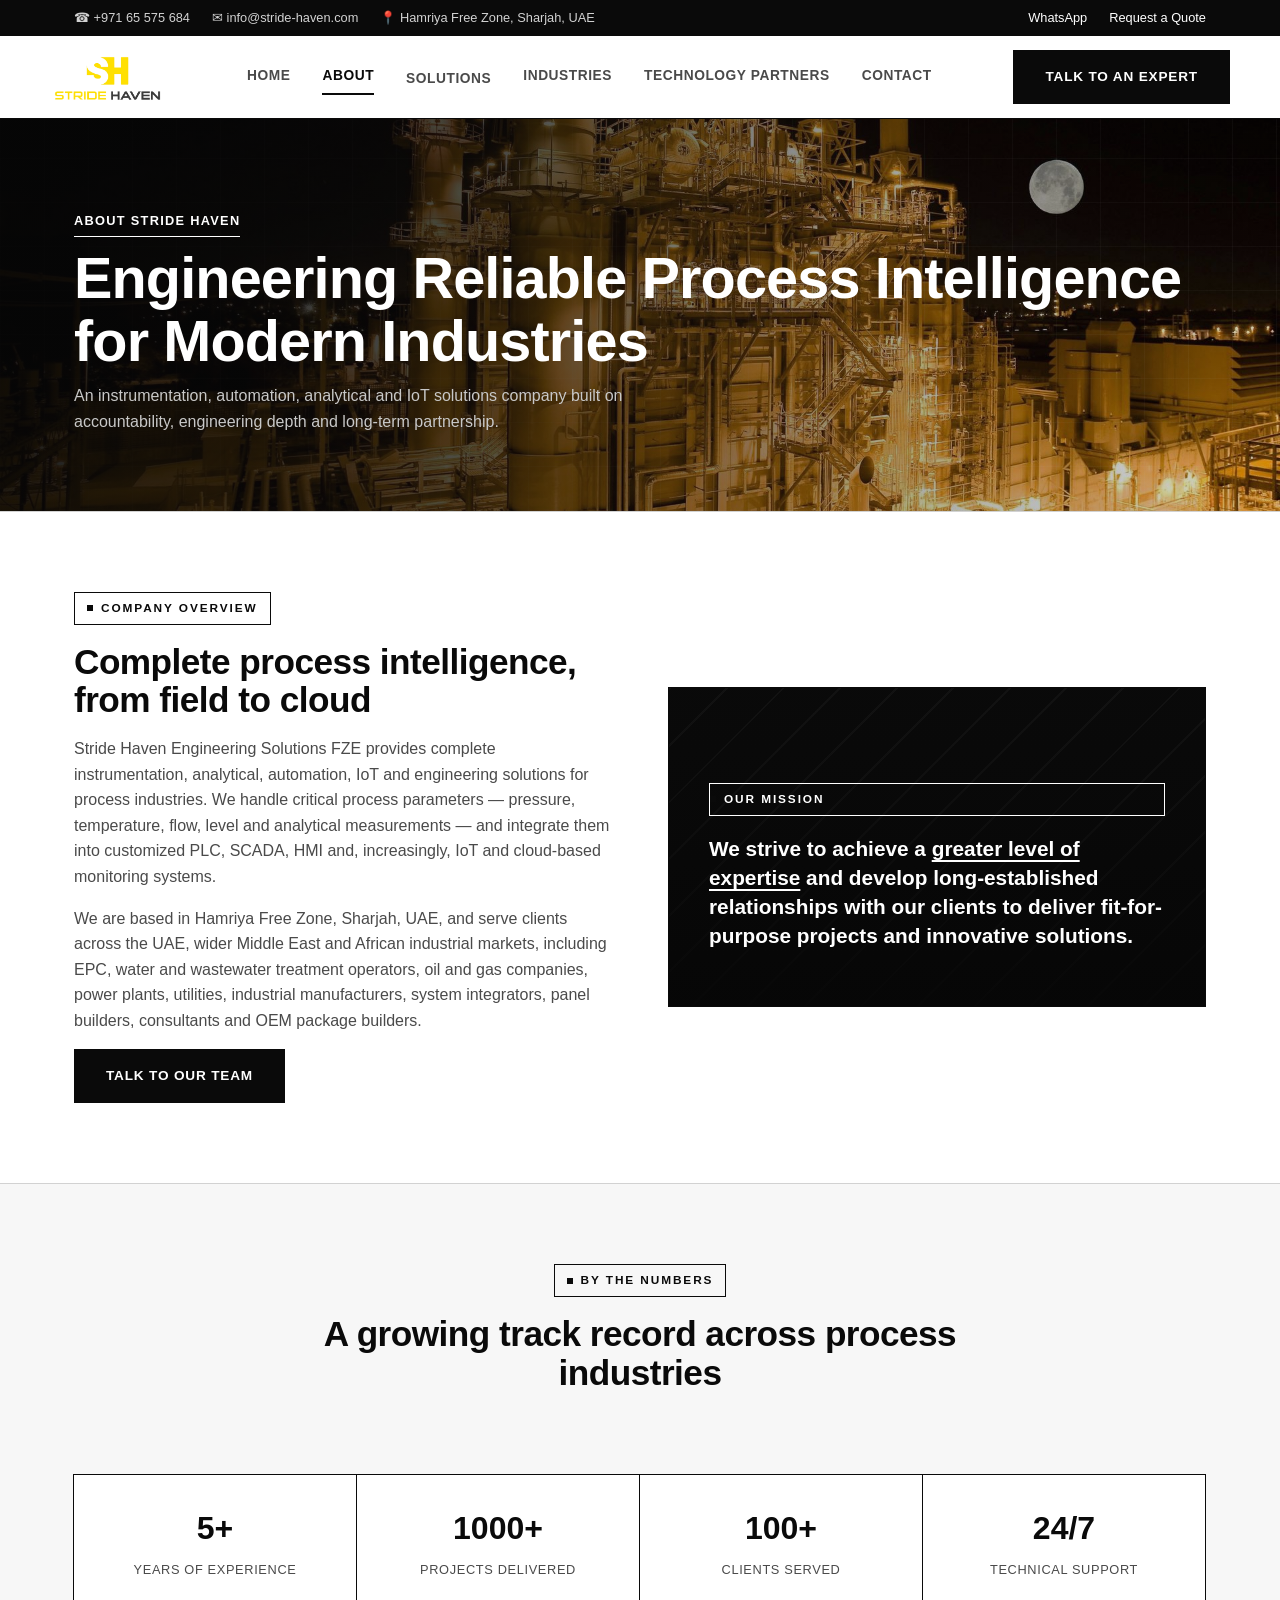
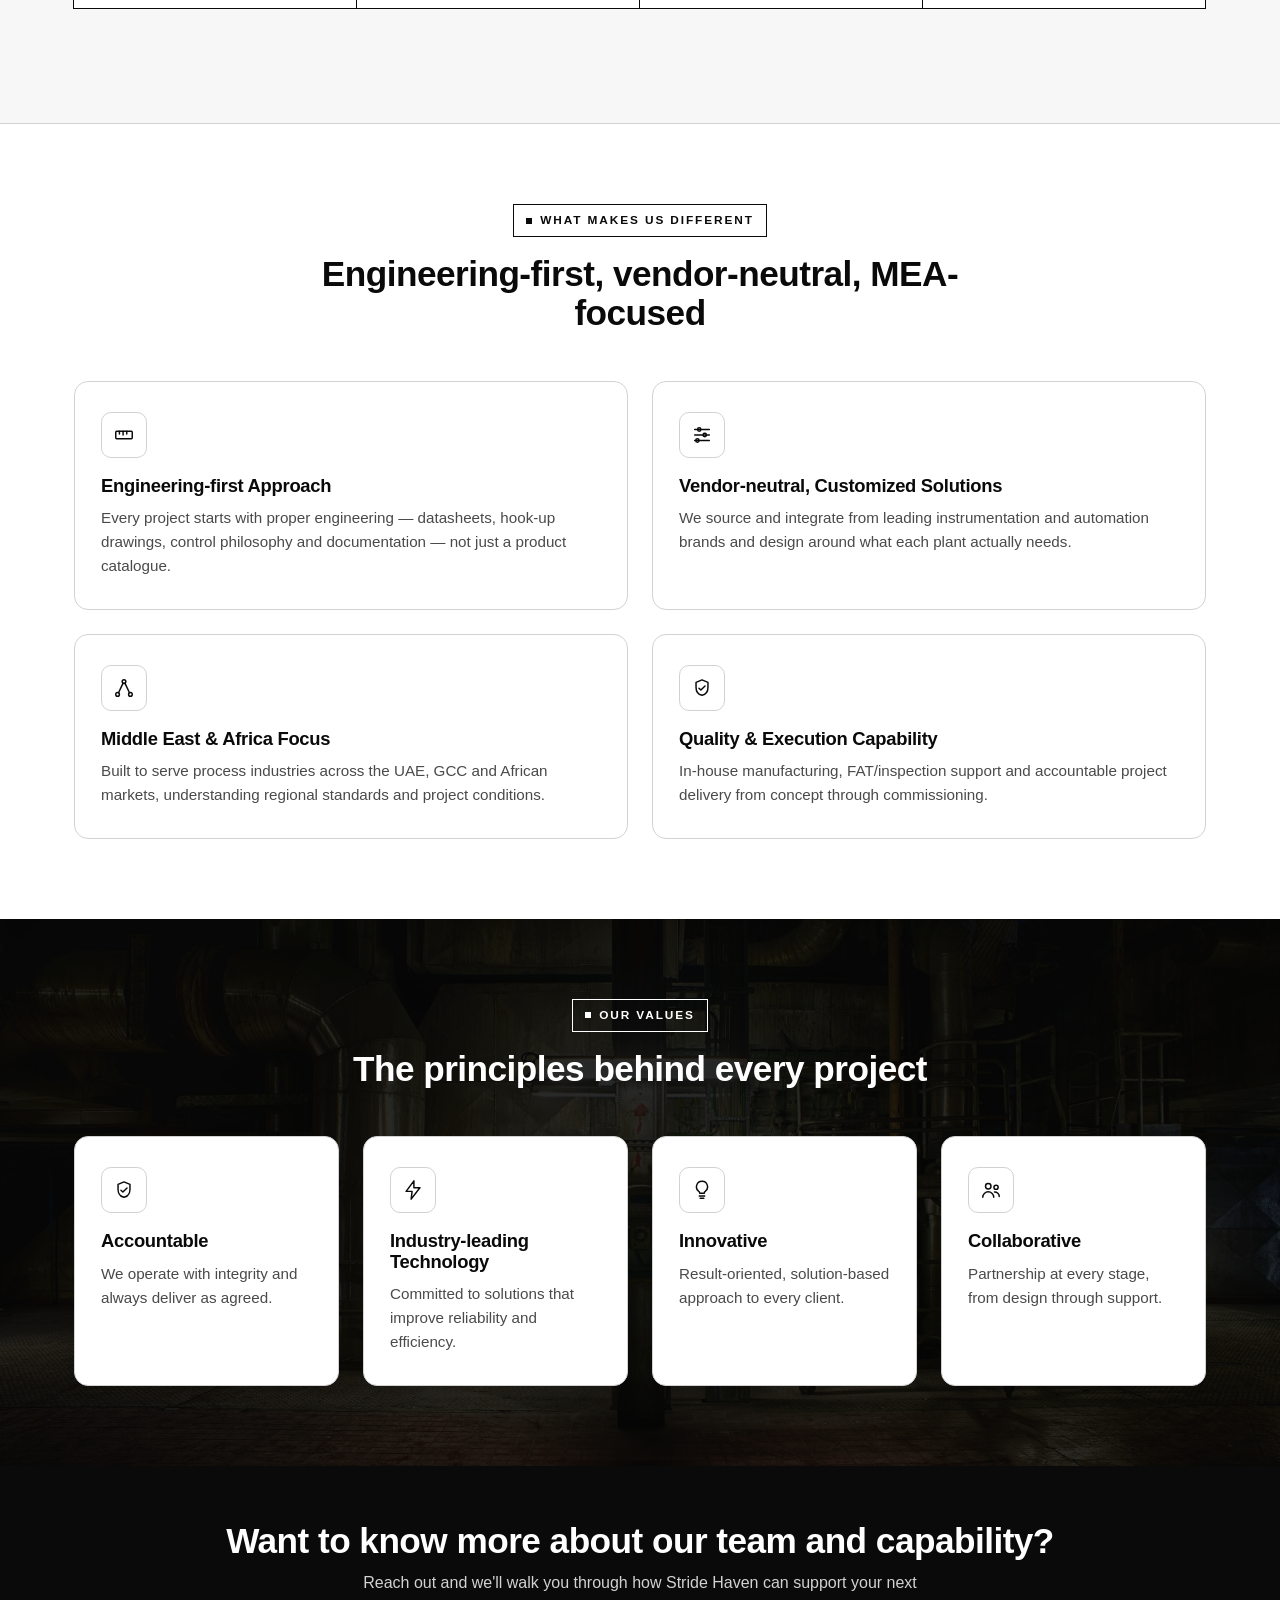
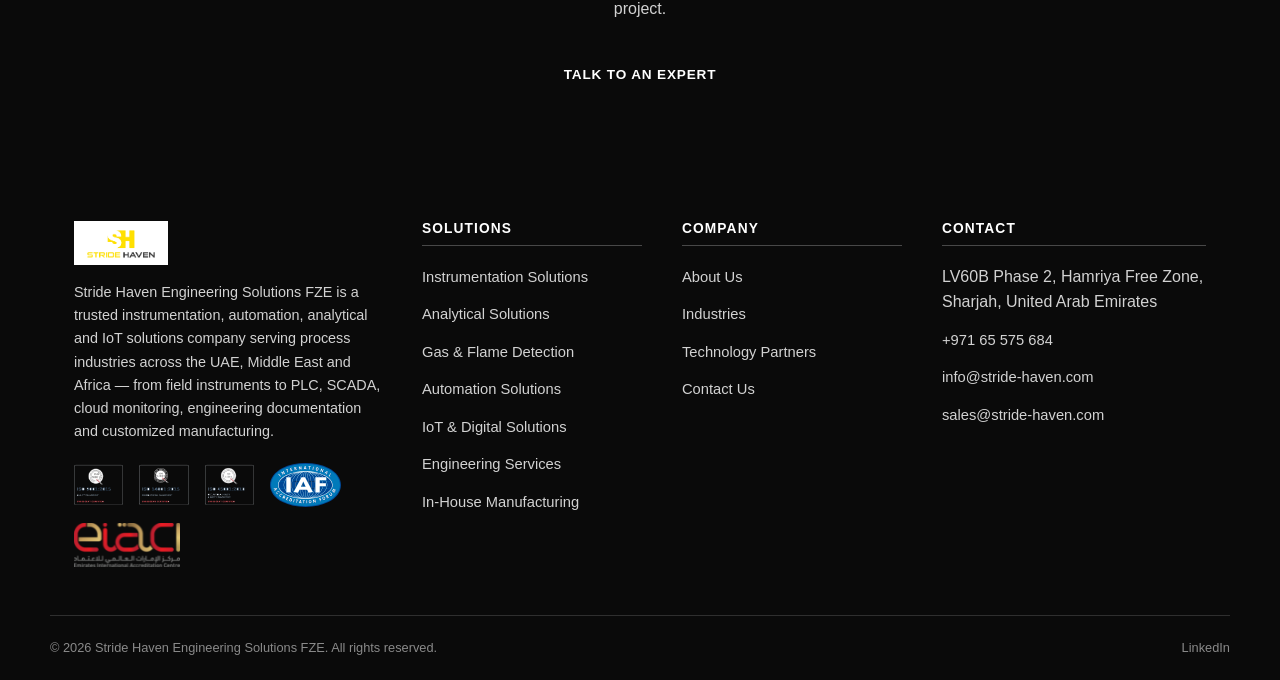
==== about.html @ d1e9fe38 "modified:   about.html 	modified:   analytical-solutions.html 	modified:   assets/css/style.css 	new" ====
<!DOCTYPE html>
<html lang="en">
<head>
<meta charset="UTF-8">
<meta name="viewport" content="width=device-width, initial-scale=1.0">
<title>About Stride Haven | Instrumentation &amp; Automation Company UAE</title>
<meta name="description" content="Engineering-first instrumentation, automation and process control company serving the UAE, Middle East and Africa. Vendor-neutral and accountable.">
<link rel="canonical" href="https://www.stride-haven.com/about.html">
<link rel="icon" href="assets/img/favicon.png" type="image/png">
<meta property="og:type" content="website">
<meta property="og:site_name" content="Stride Haven Engineering Solutions">
<meta property="og:title" content="About Stride Haven | Instrumentation &amp; Automation Company UAE">
<meta property="og:description" content="Engineering-first instrumentation, automation and process control company serving the UAE, Middle East and Africa. Vendor-neutral and accountable.">
<meta property="og:url" content="https://www.stride-haven.com/about.html">
<meta property="og:image" content="https://www.stride-haven.com/assets/img/photos/about-hero-plant-moonlit.jpg">
<meta name="twitter:card" content="summary_large_image">
<meta name="twitter:title" content="About Stride Haven | Instrumentation &amp; Automation Company UAE">
<meta name="twitter:description" content="Engineering-first instrumentation, automation and process control company serving the UAE, Middle East and Africa. Vendor-neutral and accountable.">
<meta name="twitter:image" content="https://www.stride-haven.com/assets/img/photos/about-hero-plant-moonlit.jpg">
<link rel="stylesheet" href="assets/css/style.css?v=2">
<script type="application/ld+json">
{
  "@context": "https://schema.org",
  "@type": ["Organization", "ProfessionalService"],
  "name": "Stride Haven Engineering Solutions FZE",
  "url": "https://www.stride-haven.com",
  "logo": "https://www.stride-haven.com/assets/img/logo.png",
  "description": "Instrumentation, analytical, automation, IoT and engineering solutions for process industries across the UAE, Middle East and Africa.",
  "address": {
    "@type": "PostalAddress",
    "streetAddress": "LV60B Phase 2, Hamriya Free Zone",
    "addressLocality": "Sharjah",
    "postalCode": "4599",
    "addressCountry": "AE"
  },
  "geo": {"@type": "GeoCoordinates", "latitude": 25.4614, "longitude": 55.5050},
  "areaServed": ["United Arab Emirates", "Middle East", "Africa"],
  "telephone": "+97165575684",
  "email": "info@stride-haven.com",
  "sameAs": ["https://wa.me/971502446652"]
}
</script>
<script type="application/ld+json">
{
  "@context": "https://schema.org",
  "@type": "BreadcrumbList",
  "itemListElement": [
    {"@type": "ListItem", "position": 1, "name": "Home", "item": "https://www.stride-haven.com/"},
    {"@type": "ListItem", "position": 2, "name": "About", "item": "https://www.stride-haven.com/about.html"}
  ]
}
</script>
</head>
<body>
<svg style="display:none" aria-hidden="true"><symbol id="icon-gauge" viewBox="0 0 24 24" fill="none" stroke="currentColor" stroke-width="1.6" stroke-linecap="round" stroke-linejoin="round"><circle cx="12" cy="13" r="7"/><line x1="12" y1="13" x2="15.5" y2="9.5"/><line x1="12" y1="4" x2="12" y2="6"/></symbol><symbol id="icon-thermometer" viewBox="0 0 24 24" fill="none" stroke="currentColor" stroke-width="1.6" stroke-linecap="round" stroke-linejoin="round"><path d="M12 3.5a2 2 0 0 0-2 2v8.7a4 4 0 1 0 4 0V5.5a2 2 0 0 0-2-2z"/><line x1="12" y1="7" x2="12" y2="14"/></symbol><symbol id="icon-wave" viewBox="0 0 24 24" fill="none" stroke="currentColor" stroke-width="1.6" stroke-linecap="round" stroke-linejoin="round"><path d="M2 12c1.8-3.5 3.6-3.5 5.4 0s3.6 3.5 5.4 0 3.6-3.5 5.4 0 3.6-3.5 5.4 0"/></symbol><symbol id="icon-layers" viewBox="0 0 24 24" fill="none" stroke="currentColor" stroke-width="1.6" stroke-linecap="round" stroke-linejoin="round"><rect x="4" y="5" width="16" height="3" rx="0.5"/><rect x="6.5" y="10.5" width="11" height="3" rx="0.5"/><rect x="9" y="16" width="6" height="3" rx="0.5"/></symbol><symbol id="icon-flask" viewBox="0 0 24 24" fill="none" stroke="currentColor" stroke-width="1.6" stroke-linecap="round" stroke-linejoin="round"><path d="M9.5 3h5M10.3 3v5.2l-4.6 8a2 2 0 0 0 1.8 3h9a2 2 0 0 0 1.8-3l-4.6-8V3"/><line x1="8.3" y1="14" x2="15.7" y2="14"/></symbol><symbol id="icon-cpu" viewBox="0 0 24 24" fill="none" stroke="currentColor" stroke-width="1.6" stroke-linecap="round" stroke-linejoin="round"><rect x="6.5" y="6.5" width="11" height="11" rx="1"/><rect x="9.5" y="9.5" width="5" height="5"/><line x1="12" y1="2" x2="12" y2="6.5"/><line x1="12" y1="17.5" x2="12" y2="22"/><line x1="2" y1="12" x2="6.5" y2="12"/><line x1="17.5" y1="12" x2="22" y2="12"/></symbol><symbol id="icon-monitor" viewBox="0 0 24 24" fill="none" stroke="currentColor" stroke-width="1.6" stroke-linecap="round" stroke-linejoin="round"><rect x="3" y="4.5" width="18" height="12" rx="1"/><line x1="8" y1="20" x2="16" y2="20"/><line x1="12" y1="16.5" x2="12" y2="20"/></symbol><symbol id="icon-sliders" viewBox="0 0 24 24" fill="none" stroke="currentColor" stroke-width="1.6" stroke-linecap="round" stroke-linejoin="round"><line x1="4" y1="6" x2="20" y2="6"/><circle cx="9" cy="6" r="1.8"/><line x1="4" y1="12" x2="20" y2="12"/><circle cx="15" cy="12" r="1.8"/><line x1="4" y1="18" x2="20" y2="18"/><circle cx="7" cy="18" r="1.8"/></symbol><symbol id="icon-network" viewBox="0 0 24 24" fill="none" stroke="currentColor" stroke-width="1.6" stroke-linecap="round" stroke-linejoin="round"><circle cx="12" cy="5" r="2"/><circle cx="5" cy="19" r="2"/><circle cx="19" cy="19" r="2"/><line x1="11" y1="6.7" x2="6" y2="17.2"/><line x1="13" y1="6.7" x2="18" y2="17.2"/></symbol><symbol id="icon-wifi" viewBox="0 0 24 24" fill="none" stroke="currentColor" stroke-width="1.6" stroke-linecap="round" stroke-linejoin="round"><path d="M4.5 11.5a11 11 0 0 1 15 0"/><path d="M7.8 15a6.5 6.5 0 0 1 8.4 0"/><circle cx="12" cy="18.5" r="1" fill="currentColor" stroke="none"/></symbol><symbol id="icon-cloud" viewBox="0 0 24 24" fill="none" stroke="currentColor" stroke-width="1.6" stroke-linecap="round" stroke-linejoin="round"><path d="M7 18a4 4 0 1 1 .7-7.9A5.5 5.5 0 0 1 18 12.3 3.5 3.5 0 0 1 17.5 18H7z"/></symbol><symbol id="icon-chart-bar" viewBox="0 0 24 24" fill="none" stroke="currentColor" stroke-width="1.6" stroke-linecap="round" stroke-linejoin="round"><line x1="4" y1="20" x2="4" y2="12"/><line x1="10" y1="20" x2="10" y2="7"/><line x1="16" y1="20" x2="16" y2="14"/><line x1="20" y1="20" x2="20" y2="4"/></symbol><symbol id="icon-ruler" viewBox="0 0 24 24" fill="none" stroke="currentColor" stroke-width="1.6" stroke-linecap="round" stroke-linejoin="round"><rect x="3" y="8" width="18" height="8" rx="1"/><line x1="7" y1="8" x2="7" y2="11"/><line x1="11" y1="8" x2="11" y2="12"/><line x1="15" y1="8" x2="15" y2="11"/></symbol><symbol id="icon-search" viewBox="0 0 24 24" fill="none" stroke="currentColor" stroke-width="1.6" stroke-linecap="round" stroke-linejoin="round"><circle cx="10.2" cy="10.2" r="6"/><line x1="14.6" y1="14.6" x2="20" y2="20"/></symbol><symbol id="icon-target" viewBox="0 0 24 24" fill="none" stroke="currentColor" stroke-width="1.6" stroke-linecap="round" stroke-linejoin="round"><circle cx="12" cy="12" r="8"/><circle cx="12" cy="12" r="4"/><circle cx="12" cy="12" r="0.8" fill="currentColor" stroke="none"/></symbol><symbol id="icon-shield-check" viewBox="0 0 24 24" fill="none" stroke="currentColor" stroke-width="1.6" stroke-linecap="round" stroke-linejoin="round"><path d="M12 3.2l6.5 2.6v5.6c0 4.3-2.8 7.7-6.5 8.6-3.7-.9-6.5-4.3-6.5-8.6V5.8z"/><polyline points="8.7,12.2 10.8,14.2 15.3,9.8"/></symbol><symbol id="icon-bolt" viewBox="0 0 24 24" fill="none" stroke="currentColor" stroke-width="1.6" stroke-linecap="round" stroke-linejoin="round"><polygon points="13,2 4.5,13.5 11,13.5 10,22 19.5,9.5 13,9.5"/></symbol><symbol id="icon-lightbulb" viewBox="0 0 24 24" fill="none" stroke="currentColor" stroke-width="1.6" stroke-linecap="round" stroke-linejoin="round"><path d="M9 18.5h6M10 21h4M12 2.5a6 6 0 0 0-3.5 10.9c.6.4 1 1.1 1 1.9v.2h5v-.2c0-.8.4-1.5 1-1.9A6 6 0 0 0 12 2.5z"/></symbol><symbol id="icon-users" viewBox="0 0 24 24" fill="none" stroke="currentColor" stroke-width="1.6" stroke-linecap="round" stroke-linejoin="round"><circle cx="9" cy="8" r="3"/><path d="M3 20c0-3.3 2.7-6 6-6s6 2.7 6 6"/><circle cx="17.5" cy="9" r="2.3"/><path d="M15.8 14.1a5 5 0 0 1 5.2 5"/></symbol><symbol id="icon-file-text" viewBox="0 0 24 24" fill="none" stroke="currentColor" stroke-width="1.6" stroke-linecap="round" stroke-linejoin="round"><path d="M7 3h6.5l4.5 4.5V21H7z"/><line x1="10" y1="12.5" x2="15" y2="12.5"/><line x1="10" y1="15.5" x2="15" y2="15.5"/><line x1="10" y1="9.5" x2="12" y2="9.5"/></symbol><symbol id="icon-wrench" viewBox="0 0 24 24" fill="none" stroke="currentColor" stroke-width="1.6" stroke-linecap="round" stroke-linejoin="round"><path d="M20.5 6.8a4 4 0 0 1-5.3 4.8L8.5 18.3l-2.8-2.8 6.7-6.7a4 4 0 0 1 4.8-5.3l-2.6 2.6 1.4 1.4z"/></symbol><symbol id="icon-box" viewBox="0 0 24 24" fill="none" stroke="currentColor" stroke-width="1.6" stroke-linecap="round" stroke-linejoin="round"><polygon points="12,3 21,7.5 21,16.5 12,21 3,16.5 3,7.5"/><line x1="12" y1="12" x2="21" y2="7.5"/><line x1="12" y1="12" x2="3" y2="7.5"/><line x1="12" y1="12" x2="12" y2="21"/></symbol><symbol id="icon-cable" viewBox="0 0 24 24" fill="none" stroke="currentColor" stroke-width="1.6" stroke-linecap="round" stroke-linejoin="round"><path d="M3 7c4 0 4 4 8 4s4-4 8-4M3 15c4 0 4 4 8 4s4-4 8-4"/></symbol><symbol id="icon-flame" viewBox="0 0 24 24" fill="none" stroke="currentColor" stroke-width="1.6" stroke-linecap="round" stroke-linejoin="round"><path d="M12 21.5c-3.6 0-5.8-2.5-5.8-5.6 0-2.6 1.7-3.7 2.6-6 .8 1.7 1.7 1.7 1.7 3.3 0-2.6.9-4.3 2.6-6 .9 2.6 3.5 4.3 3.5 8.7 0 2.6-1.7 5.6-4.6 5.6z"/></symbol><symbol id="icon-droplet" viewBox="0 0 24 24" fill="none" stroke="currentColor" stroke-width="1.6" stroke-linecap="round" stroke-linejoin="round"><path d="M12 2.5c3.6 5.3 6.2 8.5 6.2 11.7A6.2 6.2 0 1 1 5.8 14.2c0-3.2 2.6-6.4 6.2-11.7z"/></symbol><symbol id="icon-recycle" viewBox="0 0 24 24" fill="none" stroke="currentColor" stroke-width="1.6" stroke-linecap="round" stroke-linejoin="round"><path d="M4.5 12a7.5 7.5 0 0 1 13.1-5"/><path d="M19.5 12a7.5 7.5 0 0 1-13.1 5"/><polyline points="16.6,3.8 17.6,7 14.4,7.6"/><polyline points="7.4,20.2 6.4,17 9.6,16.4"/></symbol><symbol id="icon-leaf" viewBox="0 0 24 24" fill="none" stroke="currentColor" stroke-width="1.6" stroke-linecap="round" stroke-linejoin="round"><path d="M5 21c0-9 6-15 15-15 0 9-6 15-15 15z"/><path d="M5 21c2-4.5 5.3-7.7 9-9.7"/></symbol><symbol id="icon-gear" viewBox="0 0 24 24" fill="none" stroke="currentColor" stroke-width="1.6" stroke-linecap="round" stroke-linejoin="round"><circle cx="12" cy="12" r="3.2"/><path d="M12 2.5v3M12 18.5v3M4.6 4.6l2.1 2.1M17.3 17.3l2.1 2.1M2 12h3M19 12h3M4.6 19.4l2.1-2.1M17.3 6.7l2.1-2.1"/></symbol><symbol id="icon-check" viewBox="0 0 24 24" fill="none" stroke="currentColor" stroke-width="1.6" stroke-linecap="round" stroke-linejoin="round"><polyline points="4.5,12.5 9.5,17.5 19.5,6.5"/></symbol><symbol id="icon-quote" viewBox="0 0 24 24" fill="none" stroke="currentColor" stroke-width="1.6" stroke-linecap="round" stroke-linejoin="round"><path d="M7 6.5C4.5 8 3.5 10.3 3.5 13c0 2.5 1.7 4.3 3.8 4.3 1.8 0 3.2-1.4 3.2-3.2 0-1.7-1.2-3-2.9-3-.3 0-.6 0-.8.1.2-1.9 1.6-3.5 3.5-4.4L7 6.5zM16 6.5c-2.5 1.5-3.5 3.8-3.5 6.5 0 2.5 1.7 4.3 3.8 4.3 1.8 0 3.2-1.4 3.2-3.2 0-1.7-1.2-3-2.9-3-.3 0-.6 0-.8.1.2-1.9 1.6-3.5 3.5-4.4L16 6.5z" stroke="none" fill="currentColor"/></symbol></svg>
<div class="topbar">
  <div class="container">
    <div class="topbar-contacts">
      <span>&#9742; +971 65 575 684</span>
      <span>&#9993; info@stride-haven.com</span>
      <span>&#128205; Hamriya Free Zone, Sharjah, UAE</span>
    </div>
    <div class="topbar-contacts">
      <a href="https://wa.me/971502446652" target="_blank" rel="noopener">WhatsApp</a>
      <a href="contact.html">Request a Quote</a>
    </div>
  </div>
</div>

<header class="site-header">
  <div class="container nav">
    <a href="index.html" class="brand">
      <img src="assets/img/logo.png" alt="Stride Haven Engineering Solutions logo">
    </a>
    <nav class="nav-links">
      <a href="index.html">Home</a>
      <a href="about.html" class="active">About</a>
      <div class="has-dropdown"><a href="solutions.html" class="">Solutions</a><div class="dropdown-panel"><a href="instrumentation-solutions.html">Instrumentation Solutions</a><a href="analytical-solutions.html">Analytical Solutions</a><a href="gas-detection-solutions.html">Gas &amp; Flame Detection</a><a href="automation-solutions.html">Automation Solutions</a><a href="iot-digital-solutions.html">IoT & Digital Solutions</a><a href="engineering-services.html">Engineering Services</a><a href="manufacturing-solutions.html">In-House Manufacturing</a></div></div>
      <a href="industries.html">Industries</a>
      <a href="technology-partners.html">Technology Partners</a>
      <a href="contact.html">Contact</a>
    </nav>
    <div class="nav-cta">
      <a href="contact.html" class="btn btn-dark">Talk to an Expert</a>
      <button class="nav-toggle" aria-label="Toggle navigation"><span></span><span></span><span></span></button>
    </div>
  </div>
</header>

<section class="page-hero" style="background-image:url('assets/img/photos/about-hero-plant-moonlit.jpg');">
  <div class="container">
    <div class="breadcrumb">About Stride Haven</div>
    <h1>Engineering Reliable Process Intelligence for Modern Industries</h1>
    <p>An instrumentation, automation, analytical and IoT solutions company built on accountability, engineering depth and long-term partnership.</p>
  </div>
</section>

<section class="section">
  <div class="container split">
    <div>
      <span class="eyebrow">Company Overview</span>
      <h2>Complete process intelligence, from field to cloud</h2>
      <p>Stride Haven Engineering Solutions FZE provides complete instrumentation, analytical, automation, IoT and engineering solutions for process industries. We handle critical process parameters &mdash; pressure, temperature, flow, level and analytical measurements &mdash; and integrate them into customized PLC, SCADA, HMI and, increasingly, IoT and cloud-based monitoring systems.</p>
      <p>We are based in Hamriya Free Zone, Sharjah, UAE, and serve clients across the UAE, wider Middle East and African industrial markets, including EPC, water and wastewater treatment operators, oil and gas companies, power plants, utilities, industrial manufacturers, system integrators, panel builders, consultants and OEM package builders.</p>
      <a href="contact.html" class="btn btn-dark">Talk to Our Team</a>
    </div>
    <div class="split-panel split-panel--photo" style="background-image:url('https://cdn.gamma.app/ei3owed5jh5q8mc/design-anything/AENg2wgmyfL35Rz0BrByB/t0voMj8h3erPmHTuSkkVl.png');">
      <p class="eyebrow" style="background:transparent;color:#fff;border-color:#fff;padding-left:0;">Our Mission</p>
      <p class="big-quote">We strive to achieve a <span>greater level of expertise</span> and develop long-established relationships with our clients to deliver fit-for-purpose projects and innovative solutions.</p>
    </div>
  </div>
</section>

<section class="section section--gray">
  <div class="container">
    <div class="section-head center">
      <span class="eyebrow">By the Numbers</span>
      <h2>A growing track record across process industries</h2>
    </div>
    <div class="stat-bar">
      <div class="stat"><div class="stat-num"><span>5+</span></div><div class="stat-label">Years of Experience</div></div>
      <div class="stat"><div class="stat-num"><span>1000+</span></div><div class="stat-label">Projects Delivered</div></div>
      <div class="stat"><div class="stat-num"><span>100+</span></div><div class="stat-label">Clients Served</div></div>
      <div class="stat"><div class="stat-num"><span>24/7</span></div><div class="stat-label">Technical Support</div></div>
    </div>
  </div>
</section>

<section class="section">
  <div class="container">
    <div class="section-head center">
      <span class="eyebrow">What Makes Us Different</span>
      <h2>Engineering-first, vendor-neutral, MEA-focused</h2>
    </div>
    <div class="grid grid-2">
      <div class="card"><div class="icon-badge"><svg class="icon" aria-hidden="true"><use href="#icon-ruler"></use></svg></div><h3>Engineering-first Approach</h3><p>Every project starts with proper engineering &mdash; datasheets, hook-up drawings, control philosophy and documentation &mdash; not just a product catalogue.</p></div>
      <div class="card"><div class="icon-badge"><svg class="icon" aria-hidden="true"><use href="#icon-sliders"></use></svg></div><h3>Vendor-neutral, Customized Solutions</h3><p>We source and integrate from leading instrumentation and automation brands and design around what each plant actually needs.</p></div>
      <div class="card"><div class="icon-badge"><svg class="icon" aria-hidden="true"><use href="#icon-network"></use></svg></div><h3>Middle East &amp; Africa Focus</h3><p>Built to serve process industries across the UAE, GCC and African markets, understanding regional standards and project conditions.</p></div>
      <div class="card"><div class="icon-badge"><svg class="icon" aria-hidden="true"><use href="#icon-shield-check"></use></svg></div><h3>Quality &amp; Execution Capability</h3><p>In-house manufacturing, FAT/inspection support and accountable project delivery from concept through commissioning.</p></div>
    </div>
  </div>
</section>

<section class="section section--dark section--photo" style="background-image:url('assets/img/photos/values-background.jpg');">
  <div class="container">
    <div class="section-head center">
      <span class="eyebrow">Our Values</span>
      <h2>The principles behind every project</h2>
    </div>
    <div class="grid grid-4">
      <div class="card"><div class="icon-badge"><svg class="icon" aria-hidden="true"><use href="#icon-shield-check"></use></svg></div><h3>Accountable</h3><p>We operate with integrity and always deliver as agreed.</p></div>
      <div class="card"><div class="icon-badge"><svg class="icon" aria-hidden="true"><use href="#icon-bolt"></use></svg></div><h3>Industry-leading Technology</h3><p>Committed to solutions that improve reliability and efficiency.</p></div>
      <div class="card"><div class="icon-badge"><svg class="icon" aria-hidden="true"><use href="#icon-lightbulb"></use></svg></div><h3>Innovative</h3><p>Result-oriented, solution-based approach to every client.</p></div>
      <div class="card"><div class="icon-badge"><svg class="icon" aria-hidden="true"><use href="#icon-users"></use></svg></div><h3>Collaborative</h3><p>Partnership at every stage, from design through support.</p></div>
    </div>
  </div>
</section>


<section class="cta-banner">
  <div class="container">
    <h2>Want to know more about our team and capability?</h2>
    <p>Reach out and we'll walk you through how Stride Haven can support your next project.</p>
    <a href="contact.html" class="btn btn-dark">Talk to an Expert</a>
  </div>
</section>


<footer class="site-footer">
  <div class="container footer-grid">
    <div class="footer-brand">
      <img src="assets/img/logo.png" alt="Stride Haven Engineering Solutions logo">
      <p>Stride Haven Engineering Solutions FZE is a trusted instrumentation, automation, analytical and IoT solutions company serving process industries across the UAE, Middle East and Africa &mdash; from field instruments to PLC, SCADA, cloud monitoring, engineering documentation and customized manufacturing.</p>
      <div class="footer-certifications">
        <img src="assets/img/photos/iso-9001-badge.png" alt="ISO 9001:2015 Certified" loading="lazy">
        <img src="assets/img/photos/iso-14001-badge.png" alt="ISO 14001:2015 Certified" loading="lazy">
        <img src="assets/img/photos/iso-45001-badge.png" alt="ISO 45001:2018 Certified" loading="lazy">
        <img src="assets/img/photos/iaf-logo.svg" alt="IAF International Accreditation Forum" loading="lazy">
        <img src="assets/img/photos/eiac-logo.svg" alt="EIAC Emirates International Accreditation Centre" loading="lazy">
      </div>
    </div>
    <div class="footer-col">
      <h4>Solutions</h4>
      <ul>
        <li><a href="instrumentation-solutions.html">Instrumentation Solutions</a></li><li><a href="analytical-solutions.html">Analytical Solutions</a></li><li><a href="gas-detection-solutions.html">Gas &amp; Flame Detection</a></li><li><a href="automation-solutions.html">Automation Solutions</a></li><li><a href="iot-digital-solutions.html">IoT & Digital Solutions</a></li><li><a href="engineering-services.html">Engineering Services</a></li><li><a href="manufacturing-solutions.html">In-House Manufacturing</a></li>
      </ul>
    </div>
    <div class="footer-col">
      <h4>Company</h4>
      <ul>
        <li><a href="about.html">About Us</a></li>
        <li><a href="industries.html">Industries</a></li>
        <li><a href="technology-partners.html">Technology Partners</a></li>
        <li><a href="contact.html">Contact Us</a></li>
      </ul>
    </div>
    <div class="footer-col">
      <h4>Contact</h4>
      <ul>
        <li>LV60B Phase 2, Hamriya Free Zone,<br>Sharjah, United Arab Emirates</li>
        <li><a href="tel:+97165575684">+971 65 575 684</a></li>
        <li><a href="mailto:info@stride-haven.com">info@stride-haven.com</a></li>
        <li><a href="mailto:sales@stride-haven.com">sales@stride-haven.com</a></li>
      </ul>
    </div>
  </div>
  <div class="container footer-bottom">
    <span>&copy; <span id="year">2026</span> Stride Haven Engineering Solutions FZE. All rights reserved.</span>
    <a href="https://www.linkedin.com/company/stride-haven-engineering-solutions/posts/" target="_blank" rel="noopener">LinkedIn</a>
  </div>
</footer>

<script src="assets/js/script.js"></script>
</body>
</html>
---- assets/css/style.css ----
/* ==========================================================================
   Stride Haven Engineering Solutions — stylesheet
   Monochrome black/white/gray design system for all UI chrome (nav, cards,
   buttons, borders, section backgrounds). Photography and logos keep their
   natural, full color — only the interface itself is black & white.
   Sharp edges (no border-radius), bordered components, technical/blueprint
   typographic system.
   ========================================================================== */

:root {
  --black: #0A0A0A;
  --near-black: #141414;
  --white: #FFFFFF;
  --gray-50: #F7F7F7;
  --gray-100: #EFEFEF;
  --gray-300: #D2D2D2;
  --gray-500: #8A8A8A;
  --gray-700: #4A4A4A;
  --gray-900: #1C1C1C;
  --shadow: none;
  --radius: 0px;
  --maxw: 1180px;
  --rule: 1px solid var(--black);
}

* { box-sizing: border-box; }
html { scroll-behavior: smooth; }

body {
  margin: 0;
  font-family: "Helvetica Neue", Arial, "Segoe UI", -apple-system, BlinkMacSystemFont, Roboto, sans-serif;
  color: var(--black);
  background: var(--white);
  line-height: 1.6;
  -webkit-font-smoothing: antialiased;
}

img { max-width: 100%; display: block; }
a { color: inherit; text-decoration: none; }
ul { list-style: none; margin: 0; padding: 0; }

.container {
  max-width: var(--maxw);
  margin: 0 auto;
  padding: 0 24px;
}

h1, h2, h3, h4 {
  font-weight: 800;
  line-height: 1.1;
  margin: 0 0 16px;
  letter-spacing: -0.015em;
  text-transform: none;
}

h1 { font-size: clamp(2.2rem, 4.6vw, 3.6rem); }
h2 { font-size: clamp(1.6rem, 3vw, 2.2rem); }
h3 { font-size: 1.15rem; }

p { margin: 0 0 16px; color: var(--gray-700); }

.eyebrow {
  display: inline-flex;
  align-items: center;
  gap: 8px;
  font-size: 0.74rem;
  font-weight: 800;
  letter-spacing: 0.16em;
  text-transform: uppercase;
  color: var(--black);
  background: transparent;
  border: 1px solid var(--black);
  padding: 6px 12px;
  margin-bottom: 18px;
}
.eyebrow::before {
  content: "";
  width: 6px;
  height: 6px;
  background: var(--black);
  flex-shrink: 0;
}

.section {
  padding: 80px 0;
  border-top: 1px solid var(--gray-300);
}
.section--tight { padding: 56px 0; border-top: 1px solid var(--gray-300); }
.section--dark {
  background: var(--black);
  color: var(--white);
  border-top: none;
}
.section--dark p { color: #C8C8C8; }
.section--dark h2, .section--dark h3 { color: var(--white); }
.section--dark .eyebrow { color: var(--white); border-color: var(--white); }
.section--dark .eyebrow::before { background: var(--white); }
.section--gray { background: var(--gray-50); }
.section--photo {
  position: relative;
  background-size: cover;
  background-position: center;
  background-repeat: no-repeat;
}
.section--photo::before {
  content: "";
  position: absolute;
  inset: 0;
  background: rgba(6,6,6,0.86);
}
.section--photo .container { position: relative; z-index: 1; }
.section--photo .section-head .eyebrow { border-color: var(--white); color: var(--white); }
.section--photo .section-head .eyebrow::before { background: var(--white); }
/* Cards keep their own white background even inside a dark/photo section */
.section--dark .card h3 { color: var(--black); }
.section--dark .card p { color: var(--gray-700); }

.section-head {
  max-width: 720px;
  margin: 0 0 48px;
}
.section-head.center {
  margin-left: auto;
  margin-right: auto;
  text-align: center;
}

/* Buttons */
.btn {
  display: inline-flex;
  align-items: center;
  gap: 8px;
  padding: 14px 30px;
  border-radius: var(--radius);
  font-weight: 800;
  font-size: 0.85rem;
  letter-spacing: 0.06em;
  text-transform: uppercase;
  border: 2px solid var(--black);
  cursor: pointer;
  transition: background 0.15s ease, color 0.15s ease, border-color 0.15s ease;
}
.btn-primary {
  background: var(--black);
  color: var(--white);
}
.btn-primary:hover { background: var(--white); color: var(--black); }
.btn-outline {
  border-color: var(--white);
  color: var(--white);
  background: transparent;
}
.btn-outline:hover { background: var(--white); color: var(--black); }
.btn-dark {
  background: var(--black);
  color: var(--white);
  border-color: var(--black);
}
.btn-dark:hover { background: var(--white); color: var(--black); }

/* ============ Top utility bar ============ */
.topbar {
  background: var(--black);
  color: var(--gray-300);
  font-size: 0.8rem;
}
.topbar .container {
  display: flex;
  justify-content: space-between;
  align-items: center;
  padding-top: 8px;
  padding-bottom: 8px;
  flex-wrap: wrap;
  gap: 8px;
}
.topbar a { color: var(--white); }
.topbar a:hover { color: var(--gray-300); text-decoration: underline; }
.topbar-contacts { display: flex; gap: 22px; flex-wrap: wrap; }
.topbar-contacts span { display: inline-flex; align-items: center; gap: 6px; }

/* ============ Header / nav ============ */
.site-header {
  position: sticky;
  top: 0;
  z-index: 100;
  background: var(--white);
  border-bottom: 1px solid var(--black);
}
.site-header.is-scrolled {
  box-shadow: 0 6px 16px rgba(0,0,0,0.12);
}

/* ============ Scroll-reveal ============ */
.reveal {
  opacity: 0;
  transform: translateY(18px);
  transition: opacity .5s ease, transform .5s ease;
}
.reveal.is-visible {
  opacity: 1;
  transform: translateY(0);
}
@media (prefers-reduced-motion: reduce) {
  .reveal { opacity: 1; transform: none; transition: none; }
}

/* ============ Back to top ============ */
.back-to-top {
  position: fixed;
  right: 22px;
  bottom: 22px;
  width: 46px;
  height: 46px;
  border-radius: 50%;
  background: var(--black);
  color: var(--white);
  display: flex;
  align-items: center;
  justify-content: center;
  border: 1px solid var(--black);
  cursor: pointer;
  opacity: 0;
  pointer-events: none;
  transform: translateY(10px);
  transition: opacity .25s ease, transform .25s ease;
  z-index: 90;
}
.back-to-top.is-visible { opacity: 1; pointer-events: auto; transform: translateY(0); }
.back-to-top svg { width: 20px; height: 20px; }
.back-to-top:hover { background: var(--white); color: var(--black); }
.nav {
  display: flex;
  align-items: center;
  justify-content: space-between;
  padding: 14px 0;
}
.brand { display: flex; align-items: center; gap: 10px; }
.brand img { height: 50px; width: auto; }

.nav-links {
  display: flex;
  align-items: center;
  gap: 32px;
}
.nav-links a {
  font-weight: 700;
  font-size: 0.86rem;
  letter-spacing: 0.04em;
  text-transform: uppercase;
  color: var(--gray-700);
  padding: 6px 0;
  border-bottom: 2px solid transparent;
}
.nav-links a:hover,
.nav-links a.active {
  color: var(--black);
  border-bottom-color: var(--black);
}
.nav-cta { display: flex; align-items: center; gap: 18px; }

.nav-toggle {
  display: none;
  flex-direction: column;
  gap: 5px;
  background: none;
  border: none;
  cursor: pointer;
  padding: 6px;
}
.nav-toggle span {
  width: 26px;
  height: 3px;
  background: var(--black);
}

/* ============ Hero ============ */
.hero {
  position: relative;
  background: var(--black);
  background-size: cover;
  background-position: center;
  background-repeat: no-repeat;
  color: var(--white);
  overflow: hidden;
}
.hero::before {
  content: "";
  position: absolute;
  inset: 0;
  background:
    linear-gradient(100deg, rgba(6,6,6,0.94) 0%, rgba(8,8,8,0.80) 32%, rgba(10,10,10,0.48) 62%, rgba(10,10,10,0.22) 100%),
    repeating-linear-gradient(0deg, rgba(255,255,255,0.045) 0px, rgba(255,255,255,0.045) 1px, transparent 1px, transparent 44px),
    repeating-linear-gradient(90deg, rgba(255,255,255,0.045) 0px, rgba(255,255,255,0.045) 1px, transparent 1px, transparent 44px);
  pointer-events: none;
}
.hero-inner {
  position: relative;
  padding: 120px 0 100px;
  max-width: 760px;
}
.hero-split {
  display: grid;
  grid-template-columns: 1fr;
  gap: 40px;
  align-items: center;
  position: relative;
  padding: 96px 0 72px;
}
.hero-copy { max-width: 820px; }
.hero-copy h1 { font-size: clamp(2rem, 3.4vw, 3rem); }
.hero-inner p.lead,
.hero-copy .lead {
  font-size: 1.1rem;
  color: #C8C8C8;
  max-width: 620px;
}
.hero-actions {
  display: flex;
  gap: 14px;
  flex-wrap: wrap;
  margin-top: 30px;
}
@media (max-width: 960px) {
  .hero-split { grid-template-columns: 1fr; padding-top: 64px; }
}

.page-hero {
  background: var(--black);
  background-size: cover;
  background-position: center;
  background-repeat: no-repeat;
  color: var(--white);
  padding: 88px 0 76px;
  position: relative;
}
.page-hero::before {
  content: "";
  position: absolute;
  inset: 0;
  background:
    linear-gradient(100deg, rgba(6,6,6,0.92) 0%, rgba(8,8,8,0.72) 38%, rgba(10,10,10,0.36) 68%, rgba(10,10,10,0.16) 100%),
    repeating-linear-gradient(0deg, rgba(255,255,255,0.04) 0px, rgba(255,255,255,0.04) 1px, transparent 1px, transparent 44px),
    repeating-linear-gradient(90deg, rgba(255,255,255,0.04) 0px, rgba(255,255,255,0.04) 1px, transparent 1px, transparent 44px);
}
.page-hero .container { position: relative; }
.breadcrumb {
  font-size: 0.8rem;
  color: var(--white);
  font-weight: 800;
  letter-spacing: 0.1em;
  text-transform: uppercase;
  margin-bottom: 10px;
  border-bottom: 1px solid var(--white);
  display: inline-block;
  padding-bottom: 4px;
}
.page-hero h1 { margin-bottom: 10px; }
.page-hero p { color: #C8C8C8; max-width: 640px; margin: 0; }

/* ============ Cards & grids ============ */
.grid {
  display: grid;
  gap: 24px;
}
.grid-3 { grid-template-columns: repeat(3, 1fr); }
.grid-4 { grid-template-columns: repeat(4, 1fr); }
.grid-2 { grid-template-columns: repeat(2, 1fr); }

.card {
  background: var(--white);
  border: 1px solid var(--gray-300);
  border-radius: 14px;
  padding: 30px 26px;
  transition: background 0.15s ease, color 0.15s ease, border-color 0.15s ease, transform 0.15s ease, box-shadow 0.15s ease;
}
.card:hover {
  background: var(--black);
  color: var(--white);
}
.card:hover h3 { color: var(--white); }
.card:hover p { color: var(--gray-300); }
.card:hover .icon-badge { background: var(--white); color: var(--black); border-color: var(--white); }
.card .icon-badge {
  width: 46px;
  height: 46px;
  border-radius: 10px;
  background: var(--white);
  color: var(--black);
  border: 1px solid var(--gray-300);
  display: flex;
  align-items: center;
  justify-content: center;
  font-weight: 800;
  font-size: 1.05rem;
  margin-bottom: 18px;
}
.icon {
  width: 24px;
  height: 24px;
  display: block;
  flex-shrink: 0;
}
.icon-badge .icon { width: 22px; height: 22px; }
.contact-item .icon-badge .icon { width: 18px; height: 18px; }
.card h3 { margin-bottom: 10px; }
.card p { margin-bottom: 0; font-size: 0.95rem; }

.card--dark {
  background: var(--black);
  border-color: var(--black);
  color: var(--white);
}
.card--dark p { color: var(--gray-300); }
.card--dark .icon-badge { background: var(--white); color: var(--black); }
.card--dark:hover { background: var(--white); color: var(--black); }
.card--dark:hover p { color: var(--gray-700); }

/* ---- Product photo cards ---- */
.card--product { padding: 0; overflow: hidden; }
.card--product:hover {
  background: var(--white);
  color: var(--black);
  border-color: var(--black);
  transform: translateY(-6px);
  box-shadow: 0 16px 32px rgba(10, 10, 10, 0.16);
}
.card--product:hover .card-body h3 { color: var(--black); }
.card--product .product-photo-wrap {
  position: relative;
  width: 100%;
  height: 168px;
  background: var(--gray-100);
  overflow: hidden;
  border-bottom: 1px solid var(--gray-300);
}
.card--product .product-photo-wrap img {
  width: 100%;
  height: 100%;
  object-fit: cover;
  object-position: center;
  display: block;
}
.card--product .product-photo-wrap--contain img {
  object-fit: contain;
  padding: 10px;
}
.card--product .product-photo-tag {
  position: absolute;
  left: 12px;
  bottom: 10px;
  background: var(--black);
  color: var(--white);
  font-size: 0.66rem;
  font-weight: 800;
  letter-spacing: 0.04em;
  text-transform: uppercase;
  padding: 4px 9px;
}
.card--product .card-body { padding: 22px 24px 26px; }
.card--product .card-body h3 { margin-bottom: 8px; }
.card--product:hover .card-body p { color: var(--gray-700); }

/* ============ Split / about layout ============ */
.split {
  display: grid;
  grid-template-columns: 1fr 1fr;
  gap: 56px;
  align-items: center;
}
.split-panel {
  background: var(--black);
  background-size: cover;
  background-position: center;
  color: var(--white);
  border: 1px solid var(--black);
  padding: 40px;
  min-height: 320px;
  display: flex;
  flex-direction: column;
  justify-content: flex-end;
  position: relative;
  overflow: hidden;
}
.split-panel::before {
  content: "";
  position: absolute;
  inset: 0;
  background: repeating-linear-gradient(135deg, rgba(255,255,255,0.05) 0px, rgba(255,255,255,0.05) 2px, transparent 2px, transparent 40px);
}
.split-panel--photo::before {
  background:
    linear-gradient(0deg, rgba(6,6,6,0.88) 0%, rgba(6,6,6,0.42) 55%, rgba(6,6,6,0.12) 100%),
    repeating-linear-gradient(135deg, rgba(255,255,255,0.04) 0px, rgba(255,255,255,0.04) 2px, transparent 2px, transparent 40px);
}
.split-panel > * { position: relative; }
.split-panel .big-quote {
  font-size: 1.3rem;
  font-weight: 700;
  color: var(--white);
  line-height: 1.4;
}
.split-panel .big-quote span { color: var(--white); text-decoration: underline; text-underline-offset: 4px; }

/* ============ Photo band ============ */
.photo-band {
  position: relative;
  min-height: 380px;
  background-size: cover;
  background-position: center;
  background-repeat: no-repeat;
  border: 1px solid var(--black);
  overflow: hidden;
  display: flex;
  align-items: flex-end;
}
.photo-band::before {
  content: "";
  position: absolute;
  inset: 0;
  background: linear-gradient(0deg, rgba(6,6,6,0.85) 0%, rgba(6,6,6,0.10) 55%, transparent 100%);
}
.photo-band-caption {
  position: relative;
  padding: 32px;
  color: var(--white);
}
.photo-band-caption .eyebrow { margin-bottom: 8px; border-color: var(--white); color: var(--white); }
.photo-band-caption .eyebrow::before { background: var(--white); }
.photo-band-caption p { color: var(--gray-300); max-width: 520px; margin: 0; }


/* ============ Technology partners wall ============ */
.partner-group { margin-bottom: 52px; }
.partner-group:last-of-type { margin-bottom: 0; }
.partner-group .eyebrow { margin-bottom: 20px; }
.partner-grid {
  display: grid;
  grid-template-columns: repeat(auto-fill, minmax(158px, 1fr));
  gap: 14px;
}
.partner-grid--single { grid-template-columns: repeat(auto-fill, minmax(158px, 220px)); }
.partner-chip {
  position: relative;
  display: flex;
  align-items: center;
  justify-content: center;
  min-height: 100px;
  padding: 18px 20px;
  background: var(--white);
  border: 1px solid var(--gray-300);
  border-radius: 16px;
  overflow: hidden;
  transition: transform 0.18s ease, box-shadow 0.18s ease, border-color 0.18s ease;
}
.partner-chip::before {
  content: "";
  position: absolute;
  top: 10px;
  left: 10px;
  width: 7px;
  height: 7px;
  border-top: 1.5px solid var(--gray-300);
  border-left: 1.5px solid var(--gray-300);
  transition: border-color 0.18s ease;
}
.partner-chip::after {
  content: "";
  position: absolute;
  bottom: 10px;
  right: 10px;
  width: 7px;
  height: 7px;
  border-bottom: 1.5px solid var(--gray-300);
  border-right: 1.5px solid var(--gray-300);
  transition: border-color 0.18s ease;
}
.partner-chip:hover {
  transform: translateY(-5px);
  box-shadow: 0 16px 28px rgba(10, 10, 10, 0.12);
  border-color: var(--black);
}
.partner-chip:hover::before,
.partner-chip:hover::after { border-color: var(--black); }
.partner-chip--logo img {
  max-width: 100%;
  max-height: 42px;
  width: auto;
  height: auto;
  object-fit: contain;
  transition: transform 0.18s ease;
}
.partner-chip--logo:hover img {
  transform: scale(1.05);
}
.partner-chip--logo img.logo-invert { filter: invert(1); }
.partner-chip--logo:hover img.logo-invert { filter: invert(1); transform: scale(1.05); }
.partner-chip--text {
  text-align: center;
  font-weight: 800;
  letter-spacing: 0.03em;
  text-transform: uppercase;
  font-size: 0.86rem;
  color: var(--gray-500);
  transition: color 0.18s ease;
}
.partner-chip--text:hover { color: var(--black); }
.partner-note {
  font-size: 0.84rem;
  color: var(--gray-500);
  margin-top: 16px;
}

/* ============ Clients marquee ============ */
.clients-marquee {
  overflow: hidden;
  mask-image: linear-gradient(to right, transparent, #000 5%, #000 95%, transparent);
  -webkit-mask-image: linear-gradient(to right, transparent, #000 5%, #000 95%, transparent);
}
.clients-track {
  display: flex;
  width: max-content;
  gap: 16px;
  animation: clients-scroll 45s linear infinite;
}
.clients-marquee:hover .clients-track { animation-play-state: paused; }
@keyframes clients-scroll {
  from { transform: translateX(0); }
  to { transform: translateX(-50%); }
}
.client-item {
  display: flex;
  align-items: center;
  justify-content: center;
  flex: 0 0 auto;
  width: 220px;
  height: 130px;
  padding: 6px;
  background: var(--white);
  border: 1px solid var(--gray-300);
  border-radius: 14px;
  overflow: hidden;
  transition: transform 0.15s ease, box-shadow 0.15s ease, border-color 0.15s ease;
}
.client-item:hover {
  transform: translateY(-4px);
  box-shadow: 0 12px 24px rgba(10, 10, 10, 0.14);
  border-color: var(--black);
}
.client-item img {
  width: 100%;
  height: 100%;
  object-fit: contain;
}
.client-item img.logo-invert { filter: invert(1); }
.card-marquee {
  overflow: hidden;
  mask-image: linear-gradient(to right, transparent, #000 5%, #000 95%, transparent);
  -webkit-mask-image: linear-gradient(to right, transparent, #000 5%, #000 95%, transparent);
}
.card-marquee-track {
  display: flex;
  width: max-content;
  gap: 24px;
  animation: clients-scroll 40s linear infinite;
}
.card-marquee:hover .card-marquee-track { animation-play-state: paused; }
.card-marquee-track .card--product {
  flex: 0 0 auto;
  width: 300px;
}
.client-item--text {
  font-weight: 800;
  font-size: 0.8rem;
  letter-spacing: 0.03em;
  text-transform: uppercase;
  text-align: center;
  color: var(--black);
}

/* ============ CTA banner ============ */
.cta-banner {
  background: var(--black);
  color: var(--white);
  padding: 56px 0;
  text-align: center;
}
.cta-banner h2 { margin-bottom: 10px; color: var(--white); }
.cta-banner p { color: var(--gray-300); max-width: 560px; margin: 0 auto 26px; }

/* ============ Product / service detail rows ============ */
.numbered-row {
  display: flex;
  gap: 22px;
  padding: 26px 0;
  border-bottom: 1px solid var(--gray-300);
}
.numbered-row:first-of-type { padding-top: 0; }
.numbered-row .num {
  font-size: 1.6rem;
  font-weight: 800;
  color: var(--black);
  min-width: 54px;
  font-variant-numeric: tabular-nums;
}
.numbered-row h3 { margin-bottom: 6px; }
.numbered-row p { margin-bottom: 0; }

.product-group h3 {
  color: var(--black);
  border-bottom: 2px solid var(--black);
  display: inline-block;
  padding-bottom: 6px;
  margin-bottom: 20px;
}
.faq-list { max-width: 820px; margin: 0 auto; }
.faq-item { padding: 24px 0; border-bottom: 1px solid var(--gray-300); }
.faq-item:last-child { border-bottom: none; padding-bottom: 0; }
.faq-item:first-child { padding-top: 0; }
.faq-item h3 { margin-bottom: 8px; font-size: 1.05rem; }
.faq-item p { margin-bottom: 0; }

.portfolio-tile {
  display: flex;
  align-items: flex-start;
  gap: 22px;
}
.portfolio-icon {
  width: 64px;
  height: 64px;
  flex-shrink: 0;
  background: #FFE001;
  clip-path: polygon(0 0, 100% 0, 100% 65%, 65% 100%, 0 100%);
  display: flex;
  align-items: center;
  justify-content: center;
}
.portfolio-icon .icon { width: 30px; height: 30px; color: var(--black); }
.portfolio-tile h3 { margin-bottom: 8px; }
.portfolio-items { font-size: 0.92rem; color: var(--gray-700); line-height: 1.8; margin-bottom: 0; }

.doc-list {
  display: grid;
  grid-template-columns: repeat(3, 1fr);
  gap: 14px;
  margin-bottom: 48px;
}
.doc-list li {
  background: var(--white);
  border: 1px solid var(--gray-300);
  border-radius: 12px;
  padding: 14px 16px;
  font-weight: 600;
  font-size: 0.9rem;
  display: flex;
  align-items: center;
  gap: 10px;
  transition: transform 0.15s ease, box-shadow 0.15s ease, border-color 0.15s ease;
}
.doc-list li:hover {
  transform: translateY(-3px);
  box-shadow: 0 12px 24px rgba(10, 10, 10, 0.12);
  border-color: var(--black);
}
.doc-list li .icon { width: 18px; height: 18px; flex-shrink: 0; color: var(--black); }
@media (max-width: 960px) {
  .doc-list { grid-template-columns: repeat(2, 1fr); }
}
@media (max-width: 720px) {
  .portfolio-tile { flex-direction: column; gap: 14px; }
  .doc-list { grid-template-columns: 1fr; }
}

/* ============ Parameter chip list ============ */
.parameter-chips {
  display: flex;
  flex-wrap: wrap;
  gap: 12px;
  margin-bottom: 0;
}
.parameter-chip {
  display: inline-flex;
  align-items: center;
  padding: 12px 18px;
  background: var(--white);
  border: 1px solid var(--gray-300);
  font-weight: 700;
  font-size: 0.9rem;
  color: var(--black);
  transition: transform 0.15s ease, box-shadow 0.15s ease, border-color 0.15s ease, background 0.15s ease, color 0.15s ease;
}
.parameter-chip:hover {
  transform: translateY(-3px);
  box-shadow: 0 12px 24px rgba(10, 10, 10, 0.12);
  border-color: var(--black);
}
.chip-marquee-group { margin-bottom: 40px; }
.chip-marquee-group:last-child { margin-bottom: 0; }
.chip-marquee {
  overflow: hidden;
  mask-image: linear-gradient(to right, transparent, #000 5%, #000 95%, transparent);
  -webkit-mask-image: linear-gradient(to right, transparent, #000 5%, #000 95%, transparent);
}
.chip-marquee-track {
  display: flex;
  width: max-content;
  gap: 12px;
  animation: clients-scroll 28s linear infinite;
}
.chip-marquee:hover .chip-marquee-track { animation-play-state: paused; }
.chip-marquee-track .parameter-chip { flex: 0 0 auto; white-space: nowrap; }

/* ============ Contact page ============ */
.contact-grid {
  display: grid;
  grid-template-columns: 0.9fr 1.1fr;
  gap: 0;
}
.contact-info-card {
  background: var(--black);
  color: var(--white);
  border: 1px solid var(--black);
  padding: 40px 34px;
}
.contact-info-card h3 { color: var(--white); }
.contact-item {
  display: flex;
  gap: 14px;
  margin-bottom: 24px;
}
.contact-item .icon-badge {
  width: 38px;
  height: 38px;
  font-size: 0.9rem;
  flex-shrink: 0;
}
.contact-item .label {
  font-size: 0.76rem;
  text-transform: uppercase;
  letter-spacing: 0.06em;
  color: var(--white);
  font-weight: 700;
  margin-bottom: 4px;
}
.contact-item a, .contact-item span.value { color: #E4E4E4; font-weight: 600; }
.contact-item a:hover { color: var(--white); text-decoration: underline; }

.form-card {
  background: var(--white);
  border: 1px solid var(--black);
  border-left: none;
  padding: 40px;
}
.form-row { display: grid; grid-template-columns: 1fr 1fr; gap: 18px; }
.field { margin-bottom: 18px; }
.field label {
  display: block;
  font-size: 0.8rem;
  font-weight: 700;
  text-transform: uppercase;
  letter-spacing: 0.04em;
  margin-bottom: 8px;
  color: var(--black);
}
.field input, .field select, .field textarea {
  width: 100%;
  padding: 13px 14px;
  border: 1px solid var(--black);
  border-radius: var(--radius);
  font-family: inherit;
  font-size: 0.95rem;
  background: var(--gray-50);
}
.field input:focus, .field select:focus, .field textarea:focus {
  outline: none;
  border-color: var(--black);
  background: var(--white);
  box-shadow: 0 0 0 2px var(--black);
}
.field textarea { resize: vertical; min-height: 120px; }
.field-hint { font-size: 0.78rem; color: var(--gray-500); margin-top: -12px; margin-bottom: 16px; }
.form-note {
  font-size: 0.82rem;
  color: var(--gray-500);
  margin-top: 10px;
}
.form-success {
  display: none;
  background: var(--white);
  border: 1px solid var(--black);
  color: var(--black);
  padding: 14px 16px;
  border-radius: var(--radius);
  font-size: 0.9rem;
  margin-bottom: 18px;
  font-weight: 700;
}
.form-success.is-error {
  background: var(--black);
  border-color: var(--black);
  color: var(--white);
}
.field-error input, .field-error textarea,
input.field-error, textarea.field-error {
  border-color: var(--black) !important;
  border-width: 2px !important;
  background: var(--gray-100) !important;
}
.file-drop {
  border: 1.5px dashed var(--black);
  border-radius: var(--radius);
  padding: 20px;
  text-align: center;
  font-size: 0.86rem;
  color: var(--gray-700);
  background: var(--gray-50);
}

.map-embed {
  margin-top: 28px;
  border: 1px solid rgba(255,255,255,0.25);
  overflow: hidden;
  line-height: 0;
}
.map-embed iframe {
  width: 100%;
  height: 220px;
  border: 0;
  display: block;
}
.map-note {
  margin-top: 16px;
  padding: 20px;
  background: rgba(255,255,255,0.06);
  border: 1px solid rgba(255,255,255,0.25);
  color: var(--gray-300);
  border-radius: var(--radius);
  font-size: 0.9rem;
}
.map-note strong { color: var(--white); }
.map-note a { color: var(--white); text-decoration: underline; }

/* ============ Footer ============ */
.site-footer {
  background: var(--black);
  color: var(--gray-300);
  padding-top: 64px;
}
.footer-grid {
  display: grid;
  grid-template-columns: 1.4fr 1fr 1fr 1.2fr;
  gap: 40px;
  padding-bottom: 48px;
  border-bottom: 1px solid rgba(255,255,255,0.15);
}
.footer-brand > img { height: 44px; margin-bottom: 16px; background: var(--white); padding: 6px 10px; }
.footer-brand p { font-size: 0.9rem; color: var(--gray-300); }
.footer-col h4 {
  color: var(--white);
  font-size: 0.86rem;
  text-transform: uppercase;
  letter-spacing: 0.08em;
  margin-bottom: 18px;
  border-bottom: 1px solid rgba(255,255,255,0.25);
  padding-bottom: 8px;
}
.footer-col ul li { margin-bottom: 12px; }
.footer-col a { color: var(--gray-300); font-size: 0.92rem; }
.footer-col a:hover { color: var(--white); text-decoration: underline; }
.footer-bottom {
  display: flex;
  justify-content: space-between;
  align-items: center;
  padding: 22px 0;
  font-size: 0.8rem;
  color: var(--gray-500);
  flex-wrap: wrap;
  gap: 10px;
}
.footer-bottom a { color: var(--gray-500); }
.footer-certifications {
  display: flex;
  align-items: center;
  flex-wrap: wrap;
  gap: 16px;
  margin-top: 20px;
}
.footer-certifications img {
  height: 44px;
  width: auto;
}
.footer-bottom a:hover { color: var(--white); }

/* ============ Responsive ============ */
@media (max-width: 960px) {
  .grid-4 { grid-template-columns: repeat(2, 1fr); }
  .grid-3 { grid-template-columns: repeat(2, 1fr); }
  .split { grid-template-columns: 1fr; }
  .contact-grid { grid-template-columns: 1fr; }
  .footer-grid { grid-template-columns: 1fr 1fr; }
}

@media (max-width: 720px) {
  .nav-links, .nav-cta .btn-dark { display: none; }
  .nav-toggle { display: flex; }
  .nav-links.open {
    display: flex;
    flex-direction: column;
    position: absolute;
    top: 100%;
    left: 0;
    right: 0;
    background: var(--white);
    padding: 20px 24px;
    border-top: 1px solid var(--black);
    border-bottom: 1px solid var(--black);
    gap: 16px;
  }
  .topbar-contacts { display: none; }
  .grid-4, .grid-3, .grid-2, .form-row { grid-template-columns: 1fr; }
  .partner-grid { grid-template-columns: repeat(auto-fill, minmax(130px, 1fr)); }
  .footer-grid { grid-template-columns: 1fr; }
  .hero-inner, .hero-split { padding: 80px 0 64px; }
  .form-card { border-left: 1px solid var(--black); }
  .contact-info-card { border-bottom: none; }
}

/* ============ Workflow (field to cloud) ============ */
.workflow-row {
  display: grid;
  grid-template-columns: repeat(5, 1fr);
  gap: 20px;
  margin-top: 8px;
}
.workflow-step {
  background: var(--white);
  border: 1px solid var(--gray-300);
  border-radius: 14px;
  overflow: hidden;
  text-align: center;
  transition: transform 0.15s ease, box-shadow 0.15s ease, border-color 0.15s ease;
}
.workflow-step:hover {
  transform: translateY(-6px);
  box-shadow: 0 16px 32px rgba(10, 10, 10, 0.16);
  border-color: var(--black);
}
.wf-photo {
  width: 100%;
  height: 130px;
  background: var(--gray-100);
  overflow: hidden;
}
.wf-photo img { width: 100%; height: 100%; object-fit: cover; display: block; }
.wf-body { padding: 22px 20px 26px; }
.workflow-step h3 { font-size: 1.02rem; margin-bottom: 8px; }
.workflow-step p { font-size: 0.86rem; color: var(--gray-700); margin-bottom: 0; }
.workflow-row--4 { grid-template-columns: repeat(4, 1fr); }
@media (max-width: 960px) {
  .workflow-row { grid-template-columns: repeat(3, 1fr); }
  .workflow-row--4 { grid-template-columns: repeat(2, 1fr); }
}
@media (max-width: 720px) {
  .workflow-row { grid-template-columns: 1fr; }
}

/* ---- Stat bar (light, for About) ---- */
.stat-bar {
  display: grid;
  grid-template-columns: repeat(4, 1fr);
  gap: 0;
  padding: 34px 0;
}
.stat-bar .stat {
  text-align: center;
  padding: 28px 18px;
  background: var(--white);
  border: 1px solid var(--black);
  margin: -1px 0 0 -1px;
}
.stat-bar .stat-num { font-size: 2rem; font-weight: 800; color: var(--black); }
.stat-bar .stat-num span { color: var(--black); }
.stat-bar .stat-label { font-size: 0.8rem; color: var(--gray-700); text-transform: uppercase; letter-spacing: 0.05em; margin-top: 6px; }
.section--dark .stat-bar .stat {
  background: rgba(255,255,255,0.04);
  border-color: rgba(255,255,255,0.25);
}
.section--dark .stat-bar .stat-num,
.section--dark .stat-bar .stat-num span { color: var(--white); }
.section--dark .stat-bar .stat-label { color: var(--gray-300); }

/* ---- Solution category cards (Solutions Overview) ---- */
.solution-card {
  display: block;
  background: var(--white);
  border: 1px solid var(--black);
  padding: 32px 28px;
  position: relative;
  margin: -1px 0 0 -1px;
  transition: background 0.15s ease, color 0.15s ease;
}
.solution-card:hover { background: var(--black); color: var(--white); }
.solution-card:hover h3 { color: var(--white); }
.solution-card:hover p { color: var(--gray-300); }
.solution-card:hover ul li { color: var(--gray-300); }
.solution-card:hover .sc-link { color: var(--white); border-color: var(--white); }
.solution-card .sc-index { font-size: 0.76rem; font-weight: 800; letter-spacing: 0.1em; text-transform: uppercase; margin-bottom: 12px; display: block; }
.solution-card h3 { margin-bottom: 10px; }
.solution-card ul { margin-top: 14px; }
.solution-card ul li {
  font-size: 0.86rem;
  color: var(--gray-700);
  padding: 5px 0 5px 18px;
  position: relative;
}
.solution-card ul li::before {
  content: "";
  position: absolute;
  left: 0; top: 13px;
  width: 7px; height: 7px;
  background: currentColor;
}
.solution-card .sc-link { display: inline-block; margin-top: 16px; font-weight: 800; font-size: 0.84rem; text-transform: uppercase; letter-spacing: 0.03em; color: var(--black); border-bottom: 2px solid var(--black); }

/* ---- Sub-nav dropdown (Solutions) ---- */
.has-dropdown { position: relative; }
.dropdown-panel {
  display: none;
  position: absolute;
  top: 100%;
  left: 50%;
  transform: translateX(-50%);
  background: var(--white);
  border: 1px solid var(--black);
  padding: 10px;
  min-width: 240px;
  z-index: 50;
}
.has-dropdown:hover .dropdown-panel,
.has-dropdown:focus-within .dropdown-panel { display: block; }
.dropdown-panel a {
  display: block;
  padding: 10px 14px;
  font-size: 0.86rem;
  font-weight: 600;
  text-transform: none;
  letter-spacing: normal;
  color: var(--gray-700);
  border-bottom: none !important;
}
.dropdown-panel a:hover { background: var(--gray-50); color: var(--black); }
@media (max-width: 720px) {
  .dropdown-panel { position: static; display: block; border: none; padding: 0 0 0 14px; transform: none; min-width: 0; }
}

/* ---- Breadcrumb list ---- */
.crumb-list { font-size: 0.82rem; color: var(--gray-300); margin-top: 6px; }
.crumb-list a { color: var(--gray-300); }
.crumb-list a:hover { color: var(--white); }
.crumb-list .sep { margin: 0 6px; opacity: 0.5; }
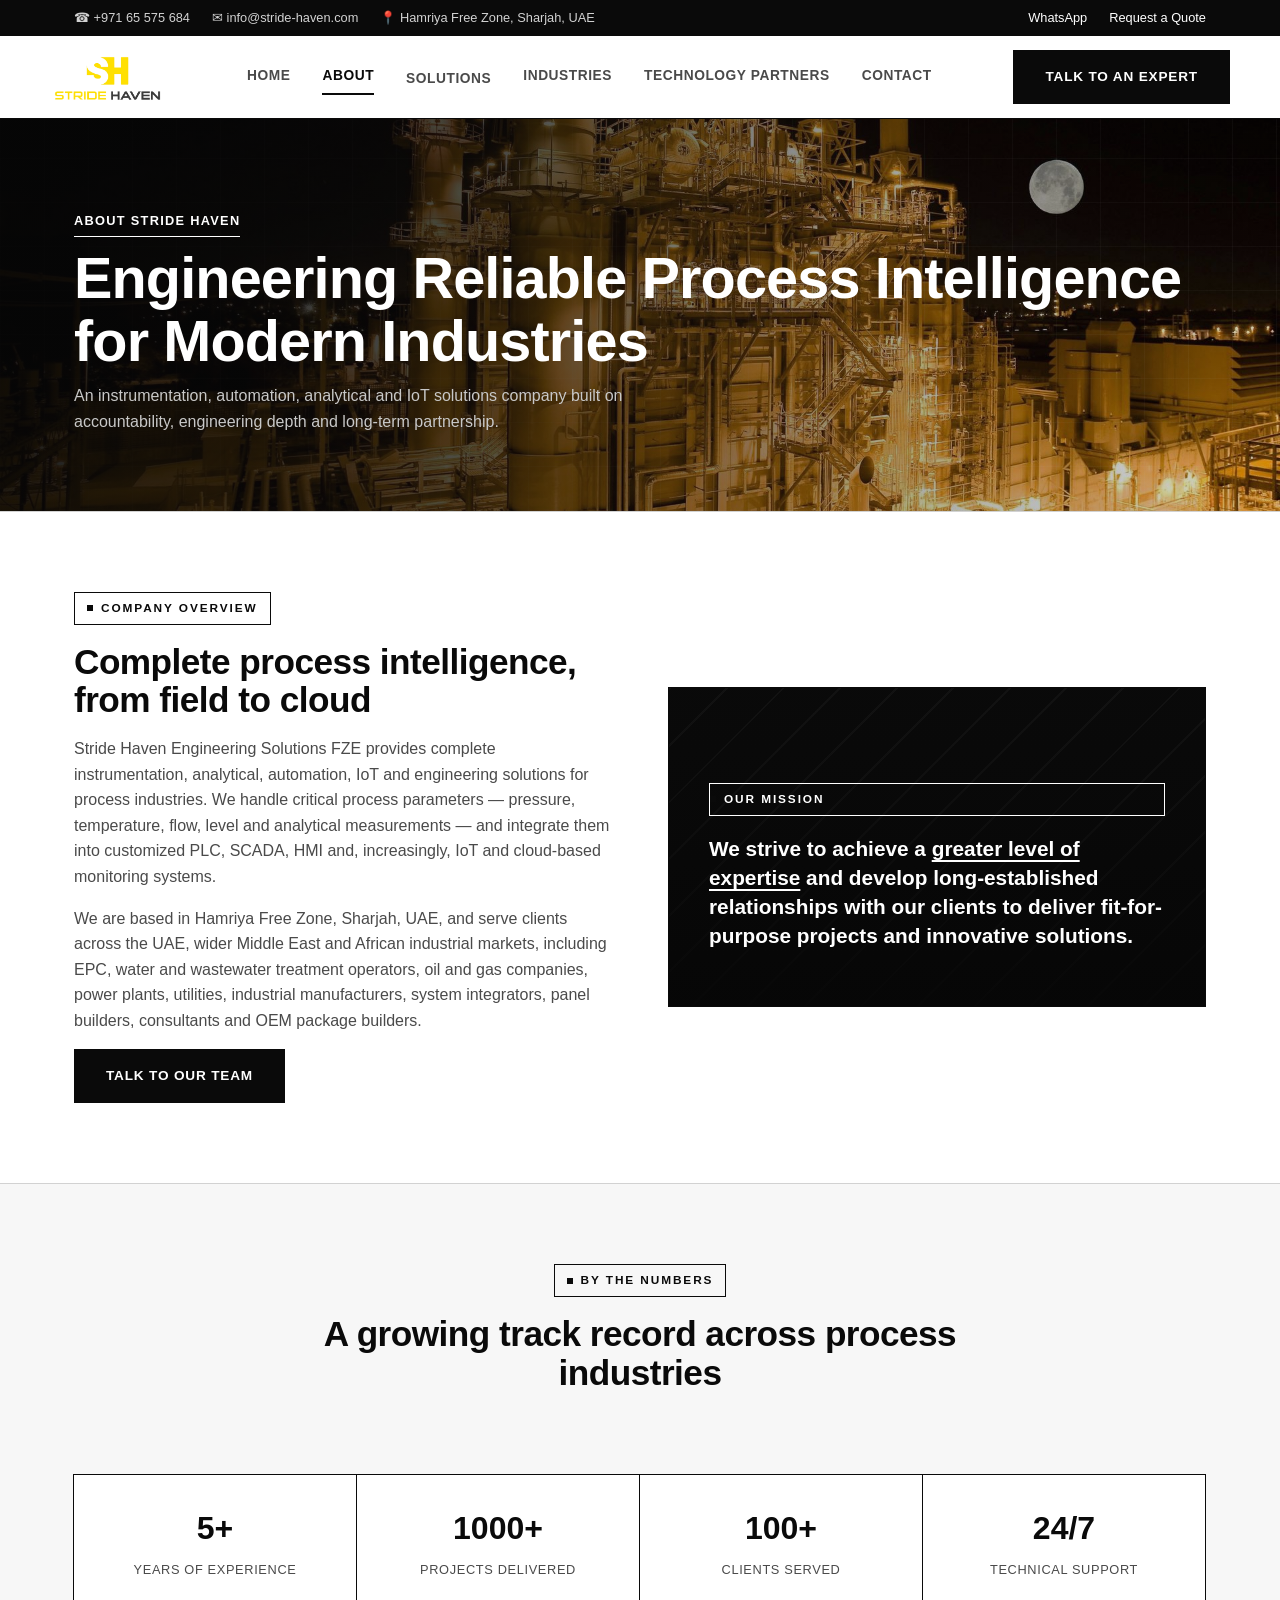
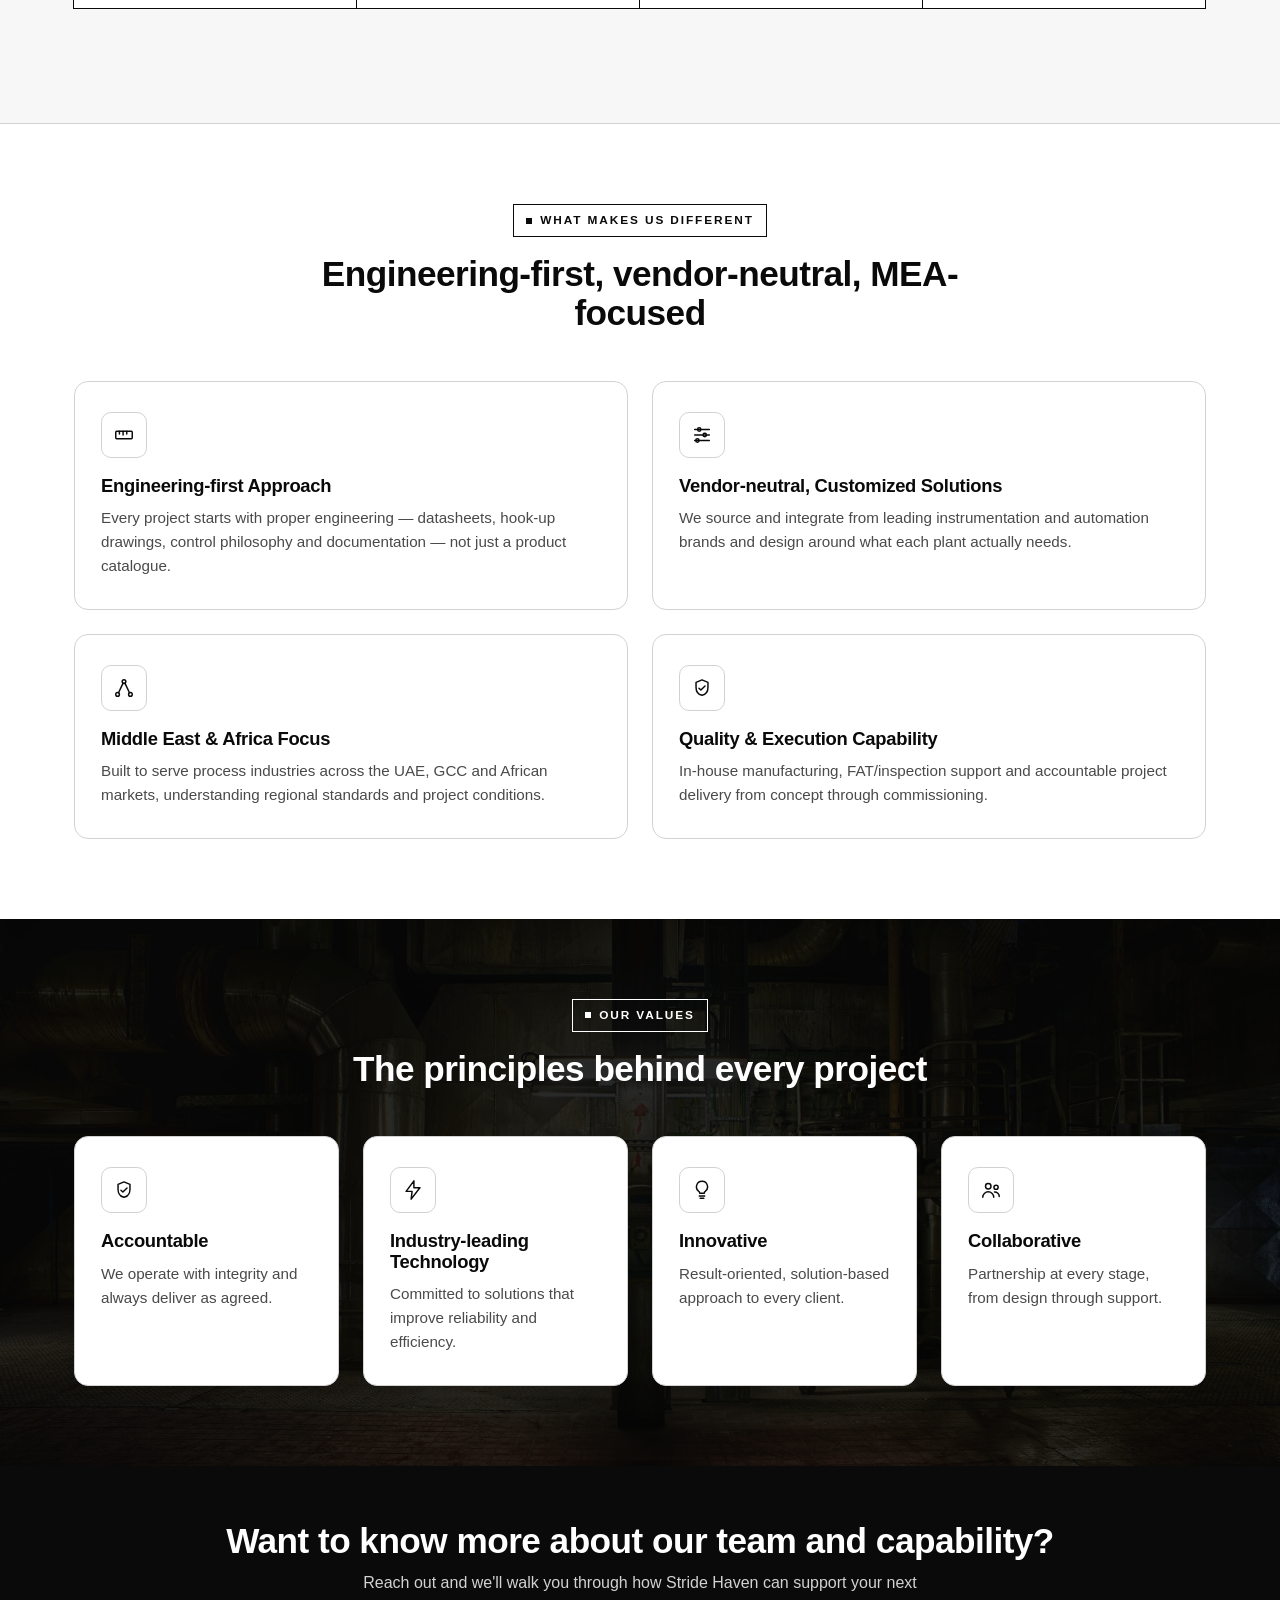
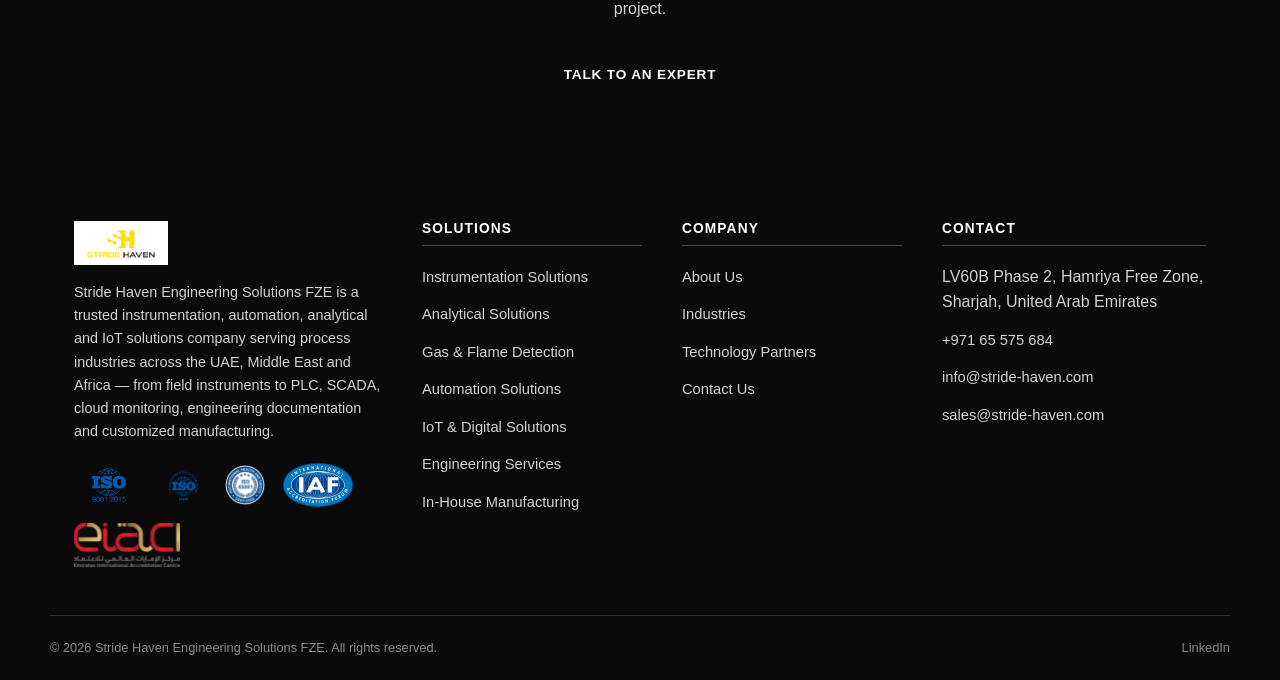
==== commit 5dd595ec: "modified:   about.html 	modified:   analytical-solutions.html 	new file:   assets/img/partners/Anate" ====
--- a/about.html
+++ b/about.html
@@ -37,7 +37,7 @@
   "areaServed": ["United Arab Emirates", "Middle East", "Africa"],
   "telephone": "+97165575684",
   "email": "info@stride-haven.com",
-  "sameAs": ["https://wa.me/971502446652"]
+  "sameAs": ["https://wa.me/971523466612"]
 }
 </script>
 <script type="application/ld+json">
@@ -61,7 +61,7 @@
       <span>&#128205; Hamriya Free Zone, Sharjah, UAE</span>
     </div>
     <div class="topbar-contacts">
-      <a href="https://wa.me/971502446652" target="_blank" rel="noopener">WhatsApp</a>
+      <a href="https://wa.me/971523466612" target="_blank" rel="noopener">WhatsApp</a>
       <a href="contact.html">Request a Quote</a>
     </div>
   </div>
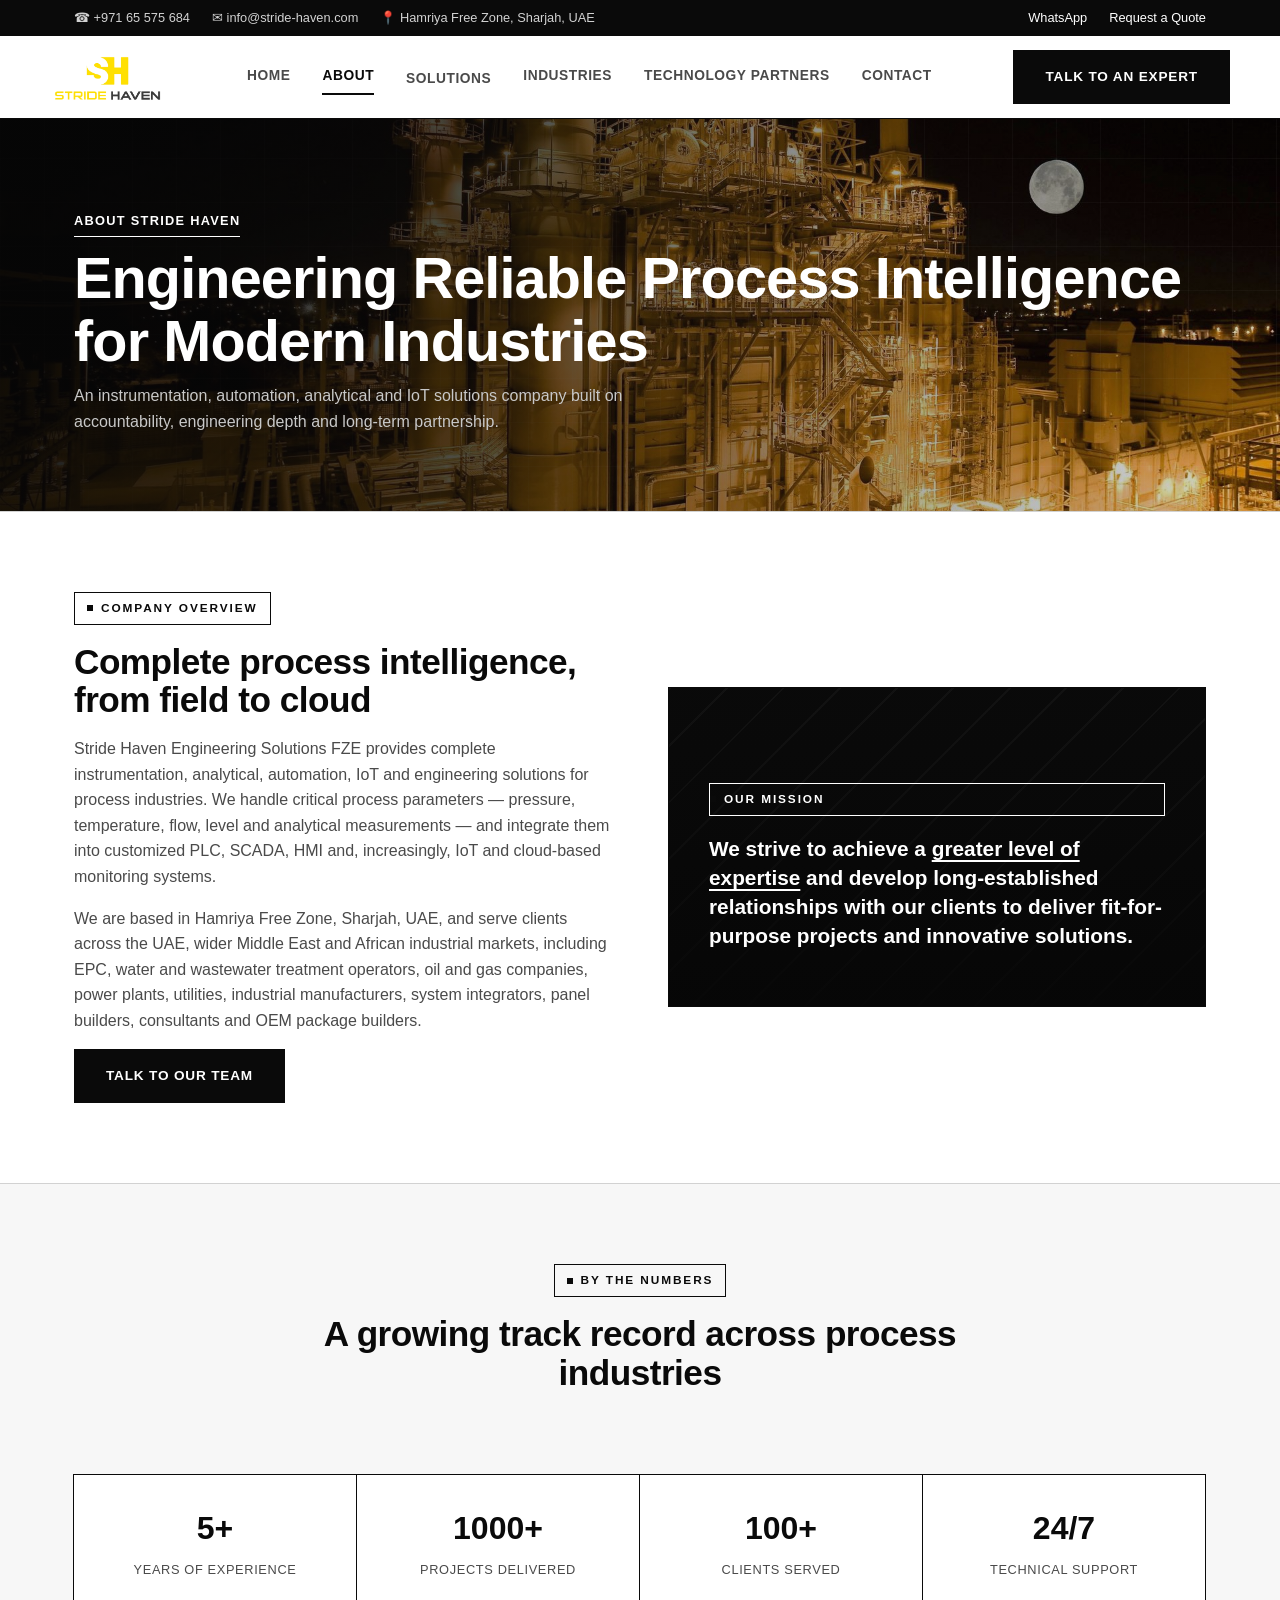
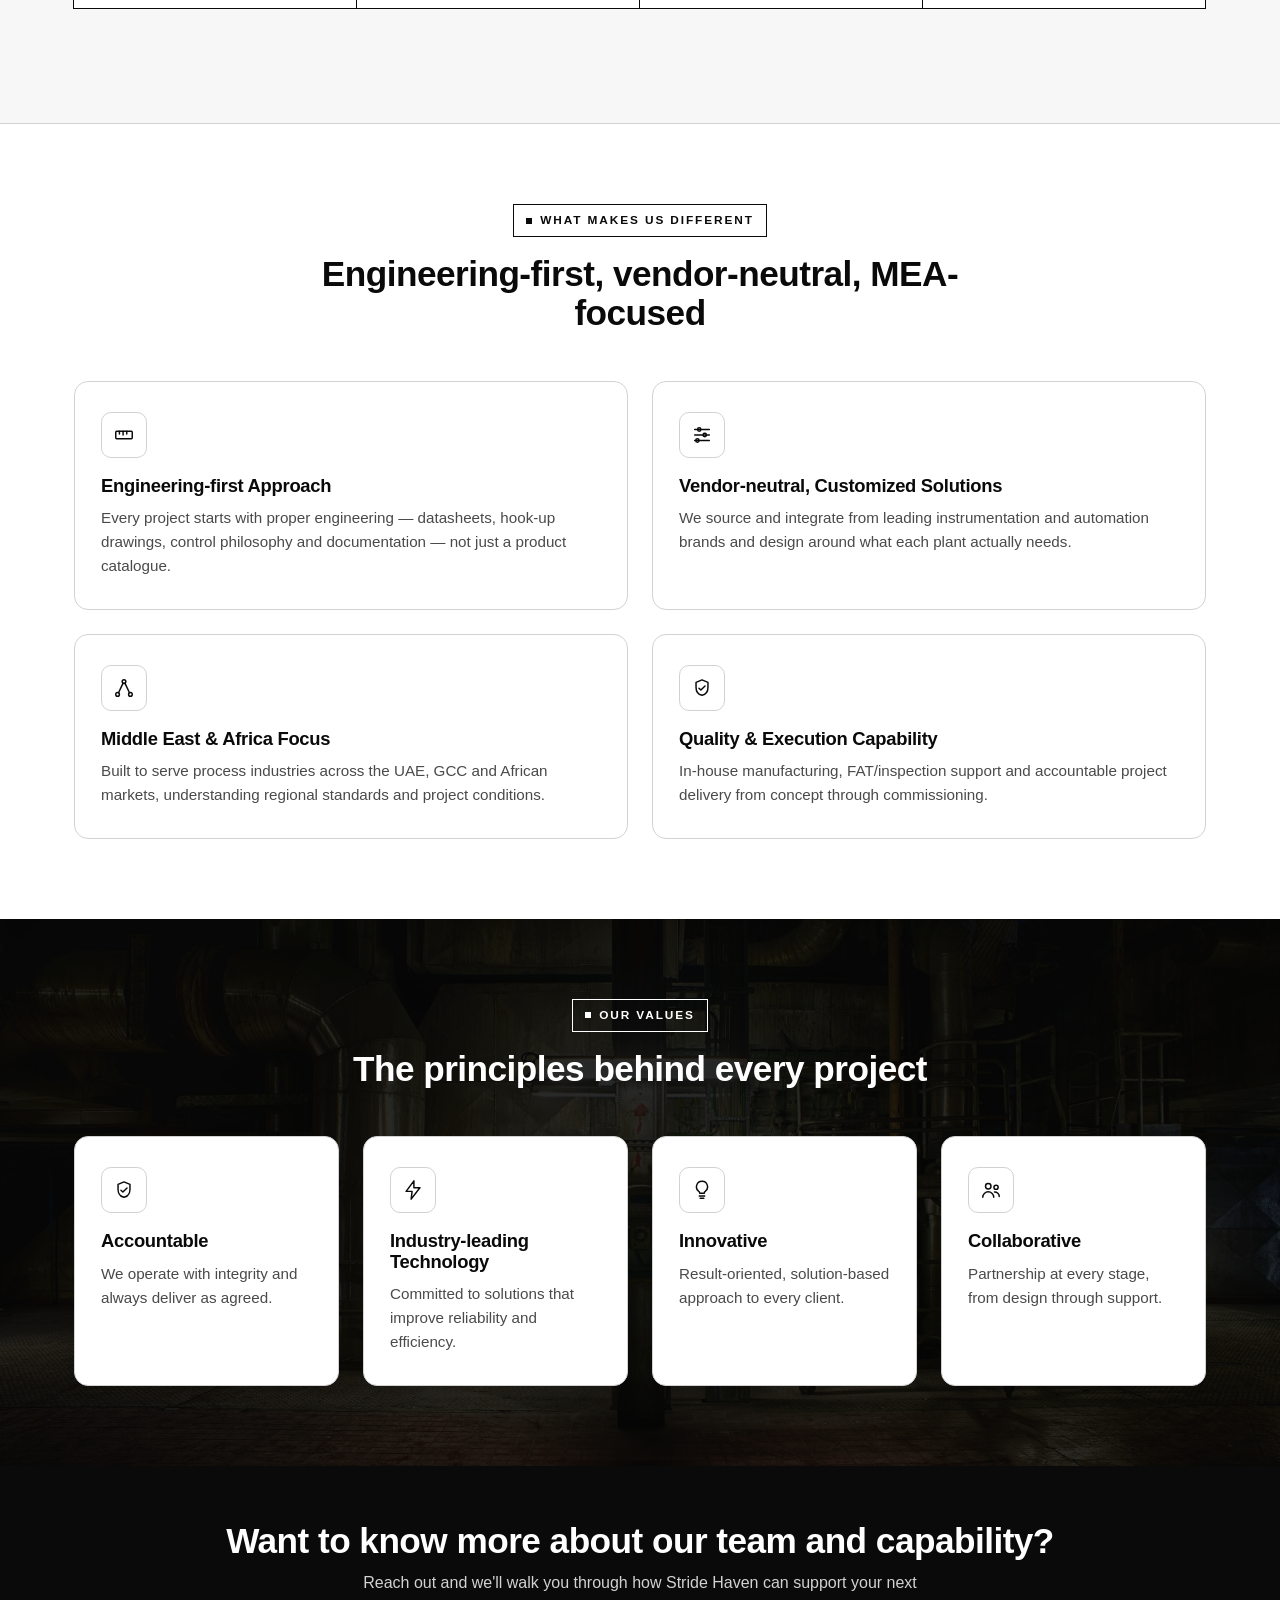
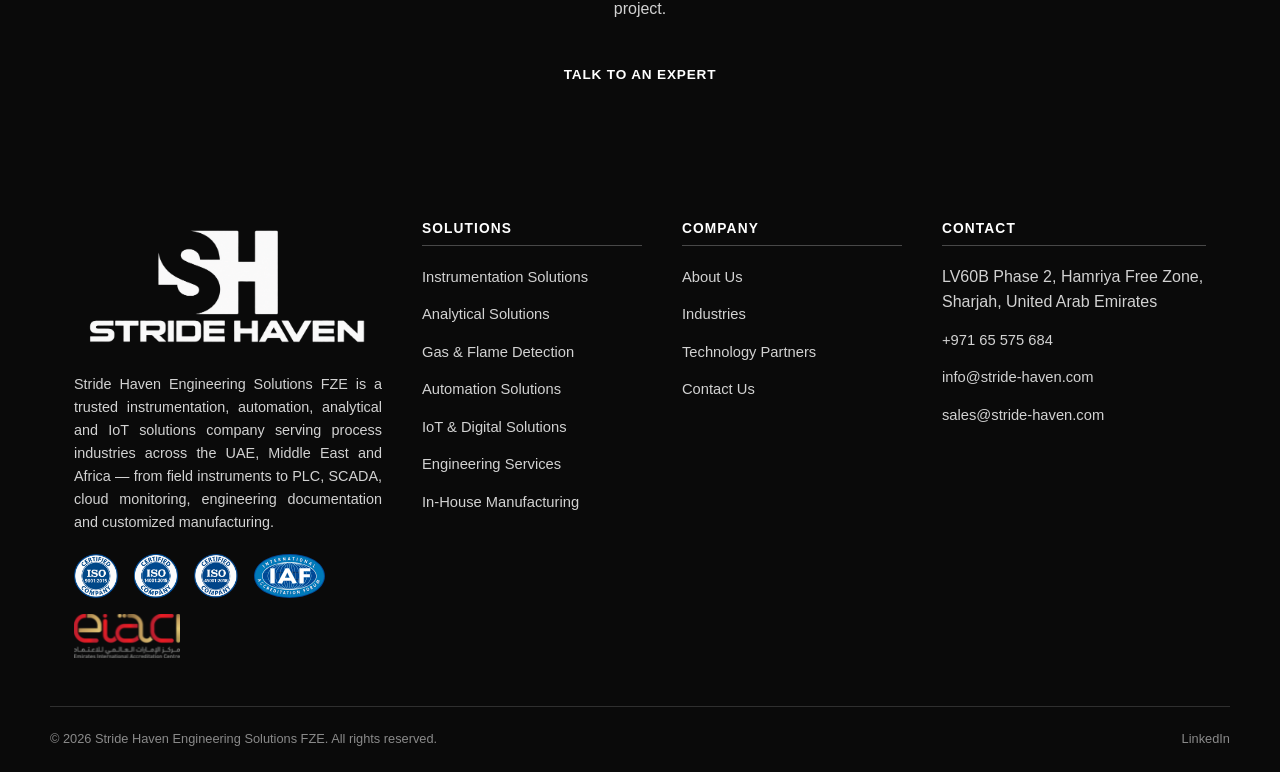
==== commit 9b965fa7: "modified:   about.html 	modified:   analytical-solutions.html 	modified:   assets/css/style.css 	new" ====
--- a/about.html
+++ b/about.html
@@ -169,12 +169,12 @@
 <footer class="site-footer">
   <div class="container footer-grid">
     <div class="footer-brand">
-      <img src="assets/img/logo.png" alt="Stride Haven Engineering Solutions logo">
+      <img src="assets/img/photos/logo-black.png" alt="Stride Haven Engineering Solutions logo">
       <p>Stride Haven Engineering Solutions FZE is a trusted instrumentation, automation, analytical and IoT solutions company serving process industries across the UAE, Middle East and Africa &mdash; from field instruments to PLC, SCADA, cloud monitoring, engineering documentation and customized manufacturing.</p>
       <div class="footer-certifications">
-        <img src="assets/img/photos/iso-9001-badge.png" alt="ISO 9001:2015 Certified" loading="lazy">
-        <img src="assets/img/photos/iso-14001-badge.png" alt="ISO 14001:2015 Certified" loading="lazy">
-        <img src="assets/img/photos/iso-45001-badge.png" alt="ISO 45001:2018 Certified" loading="lazy">
+        <img src="assets/img/photos/iso_9001.png" alt="ISO 9001:2015 Certified" loading="lazy">
+        <img src="assets/img/photos/iso_14001.png" alt="ISO 14001:2015 Certified" loading="lazy">
+        <img src="assets/img/photos/iso_45001.png" alt="ISO 45001:2018 Certified" loading="lazy">
         <img src="assets/img/photos/iaf-logo.svg" alt="IAF International Accreditation Forum" loading="lazy">
         <img src="assets/img/photos/eiac-logo.svg" alt="EIAC Emirates International Accreditation Centre" loading="lazy">
       </div>
--- a/assets/css/style.css
+++ b/assets/css/style.css
@@ -952,8 +952,8 @@
   padding-bottom: 48px;
   border-bottom: 1px solid rgba(255,255,255,0.15);
 }
-.footer-brand > img { height: 44px; margin-bottom: 16px; background: var(--white); padding: 6px 10px; }
-.footer-brand p { font-size: 0.9rem; color: var(--gray-300); }
+.footer-brand > img { width: 100%; height: auto; margin-top: -10px; margin-bottom: 5px; }
+.footer-brand p { font-size: 0.9rem; color: var(--gray-300); text-align: justify; }
 .footer-col h4 {
   color: var(--white);
   font-size: 0.86rem;
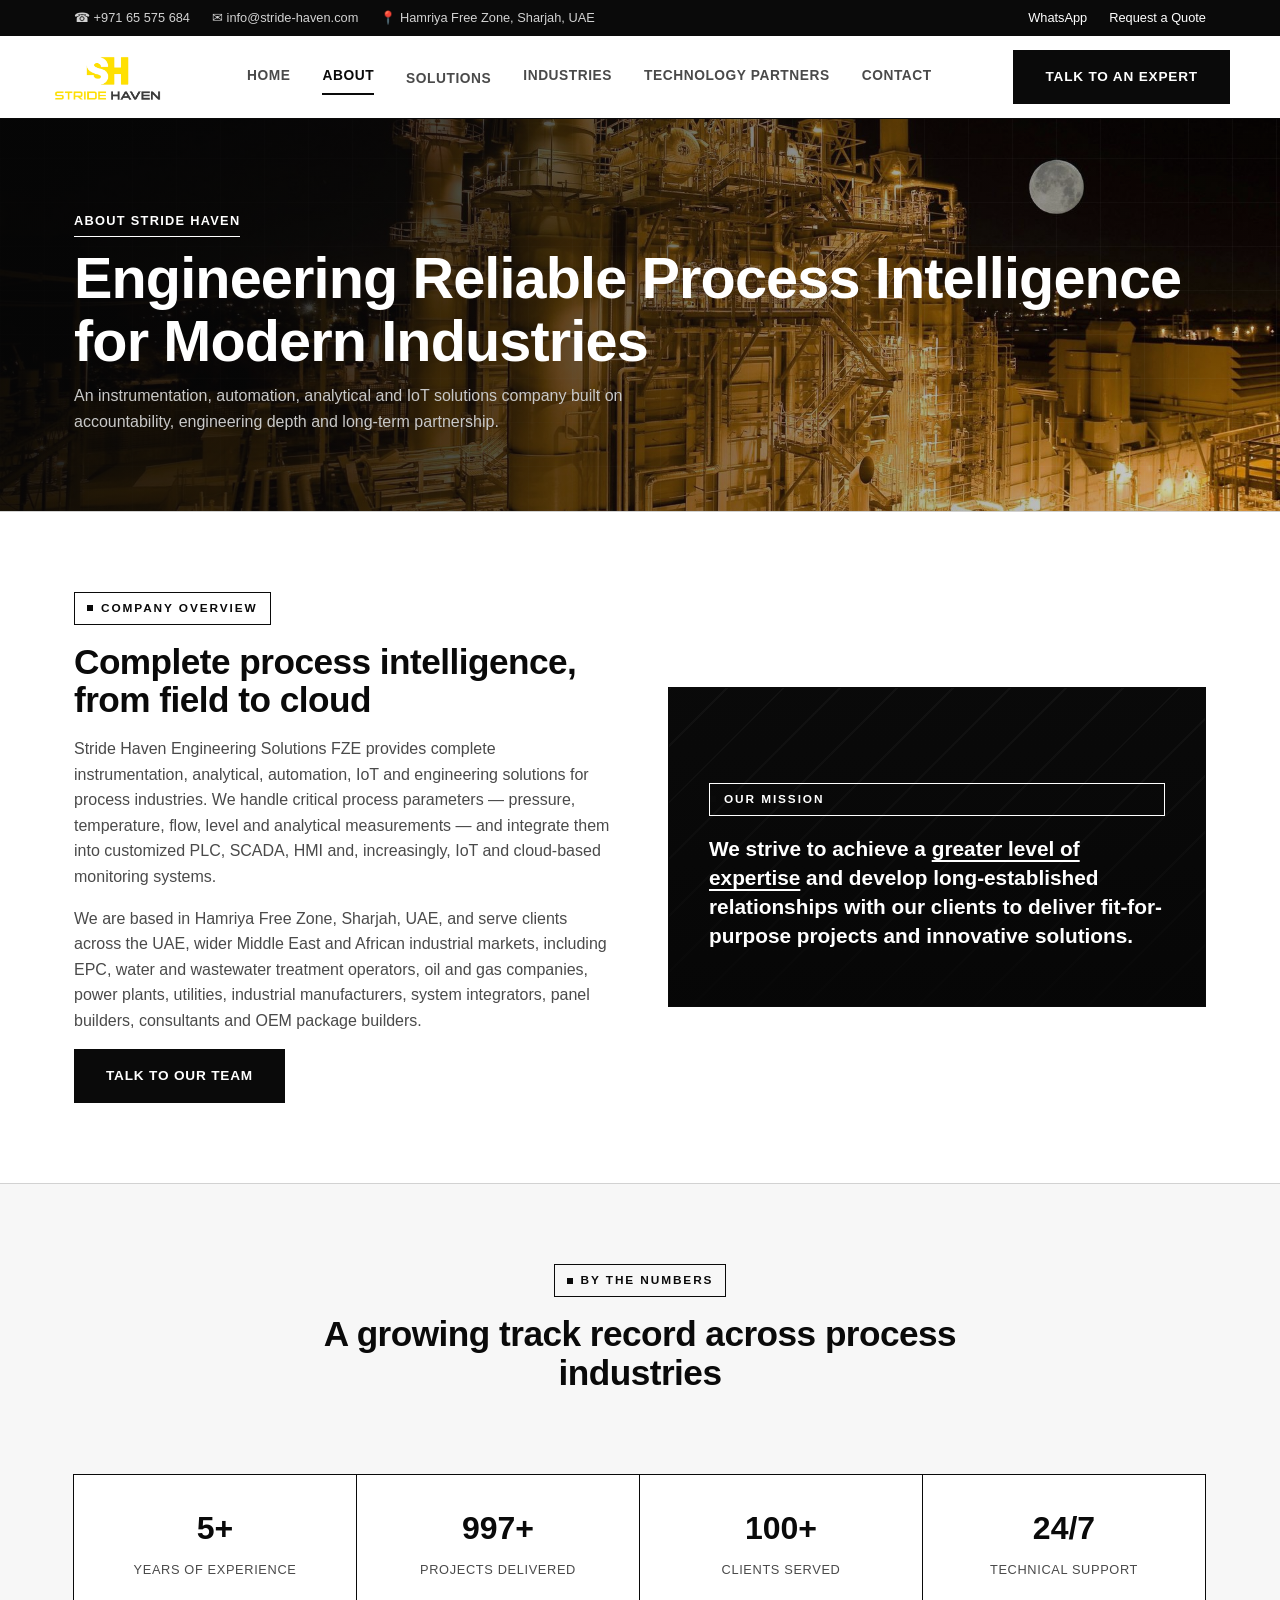
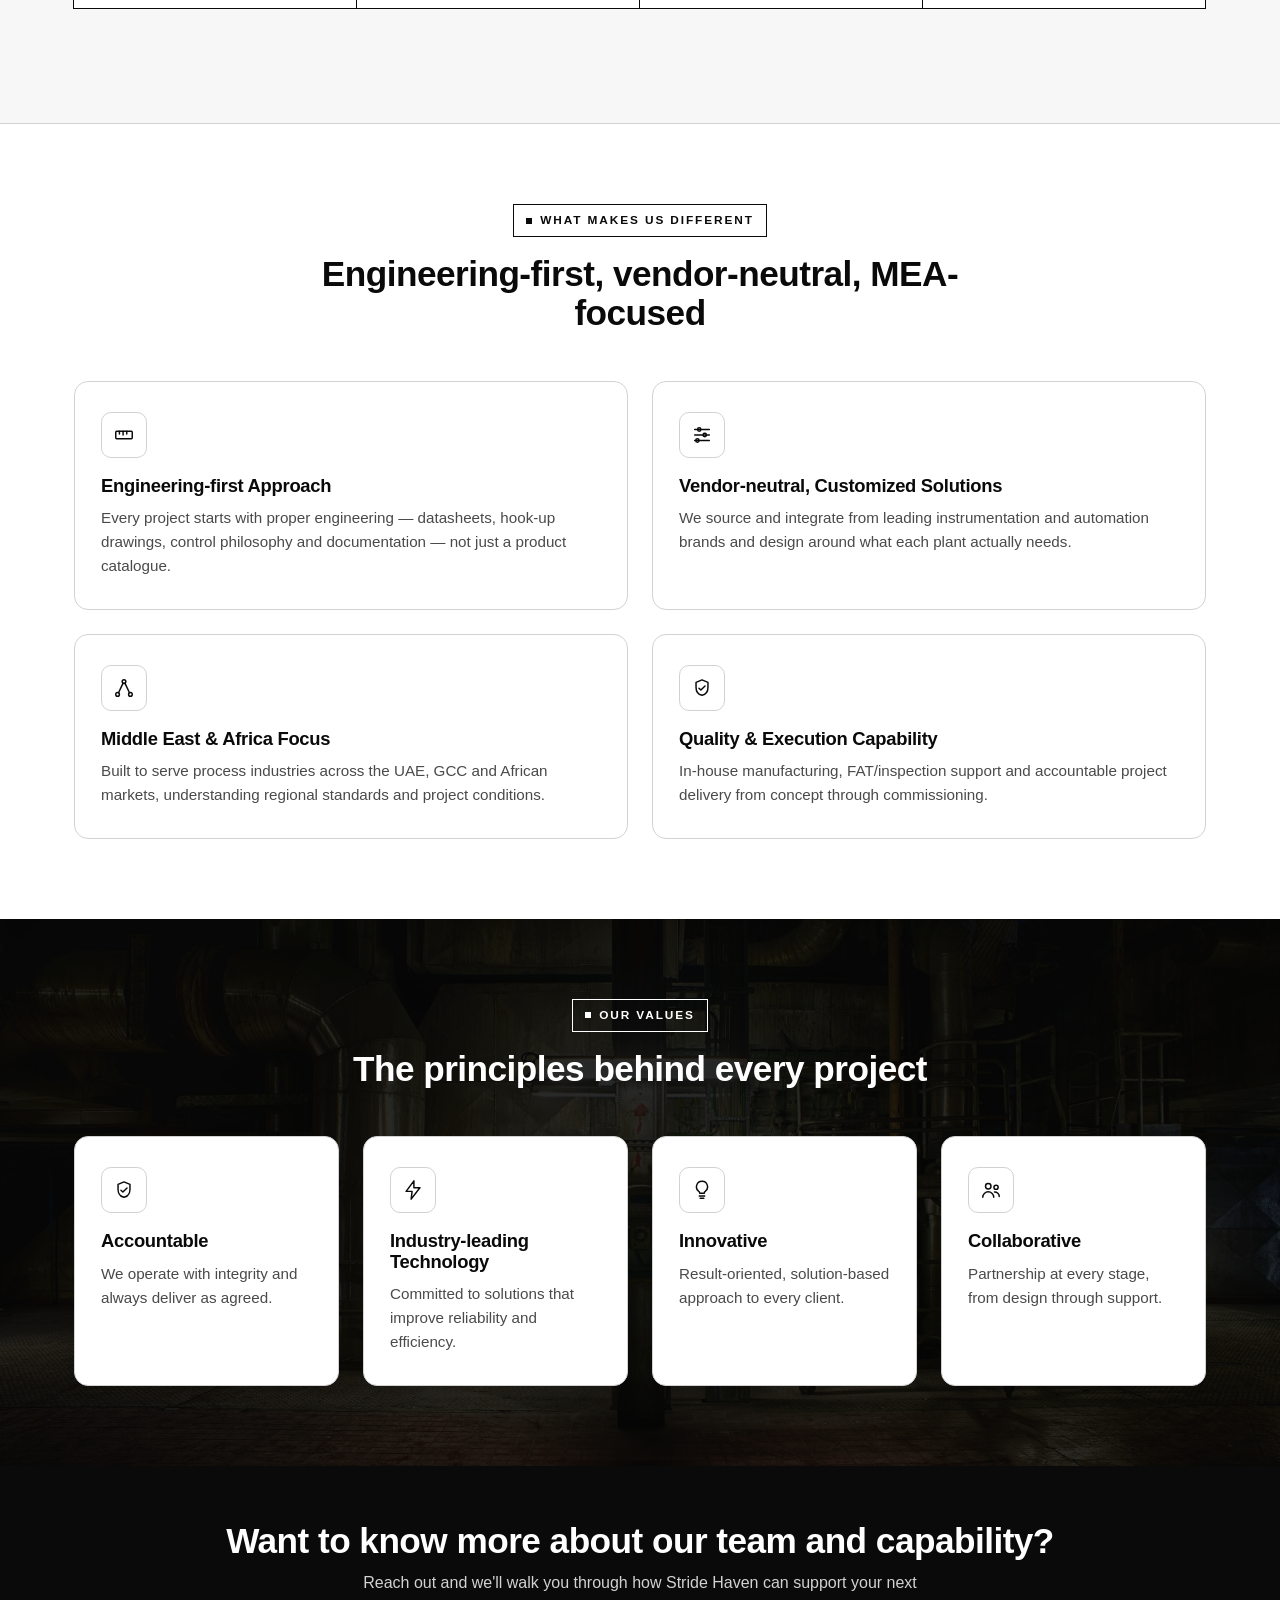
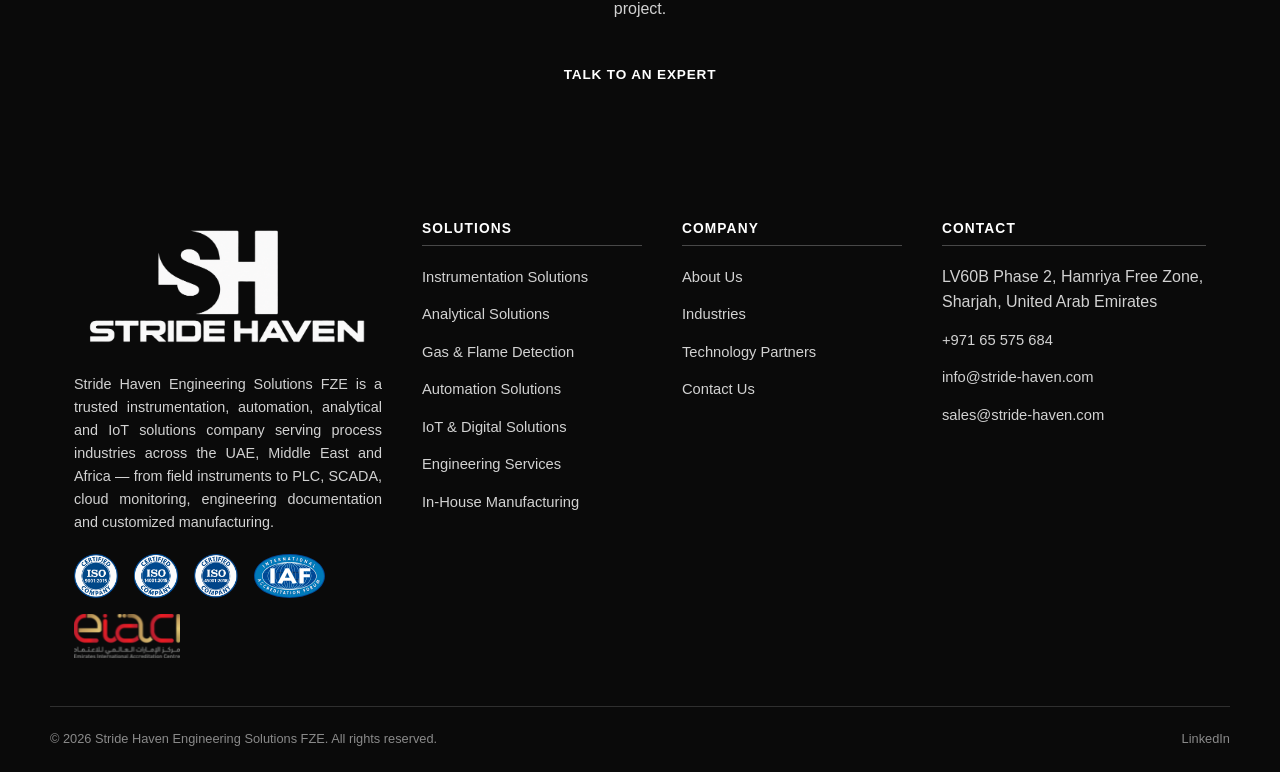
==== commit ed60805b: "modified:   about.html 	modified:   analytical-solutions.html 	modified:   automation-solutions.html" ====
--- a/about.html
+++ b/about.html
@@ -17,7 +17,7 @@
 <meta name="twitter:title" content="About Stride Haven | Instrumentation &amp; Automation Company UAE">
 <meta name="twitter:description" content="Engineering-first instrumentation, automation and process control company serving the UAE, Middle East and Africa. Vendor-neutral and accountable.">
 <meta name="twitter:image" content="https://www.stride-haven.com/assets/img/photos/about-hero-plant-moonlit.jpg">
-<link rel="stylesheet" href="assets/css/style.css?v=2">
+<link rel="stylesheet" href="assets/css/style.css?v=3">
 <script type="application/ld+json">
 {
   "@context": "https://schema.org",
--- a/assets/css/style.css
+++ b/assets/css/style.css
@@ -24,7 +24,11 @@
 }
 
 * { box-sizing: border-box; }
-html { scroll-behavior: smooth; }
+html {
+  scroll-behavior: smooth;
+  -webkit-text-size-adjust: 100%;
+  text-size-adjust: 100%;
+}
 
 body {
   margin: 0;
@@ -1020,6 +1024,9 @@
   .partner-grid { grid-template-columns: repeat(auto-fill, minmax(130px, 1fr)); }
   .footer-grid { grid-template-columns: 1fr; }
   .hero-inner, .hero-split { padding: 80px 0 64px; }
+  .page-hero { padding: 56px 0 48px; }
+  .photo-band { min-height: 240px; }
+  .footer-certifications img { height: 36px; }
   .form-card { border-left: 1px solid var(--black); }
   .contact-info-card { border-bottom: none; }
 }
@@ -1061,6 +1068,7 @@
 }
 @media (max-width: 720px) {
   .workflow-row { grid-template-columns: 1fr; }
+  .wf-photo { height: 220px; }
 }
 
 /* ---- Stat bar (light, for About) ---- */
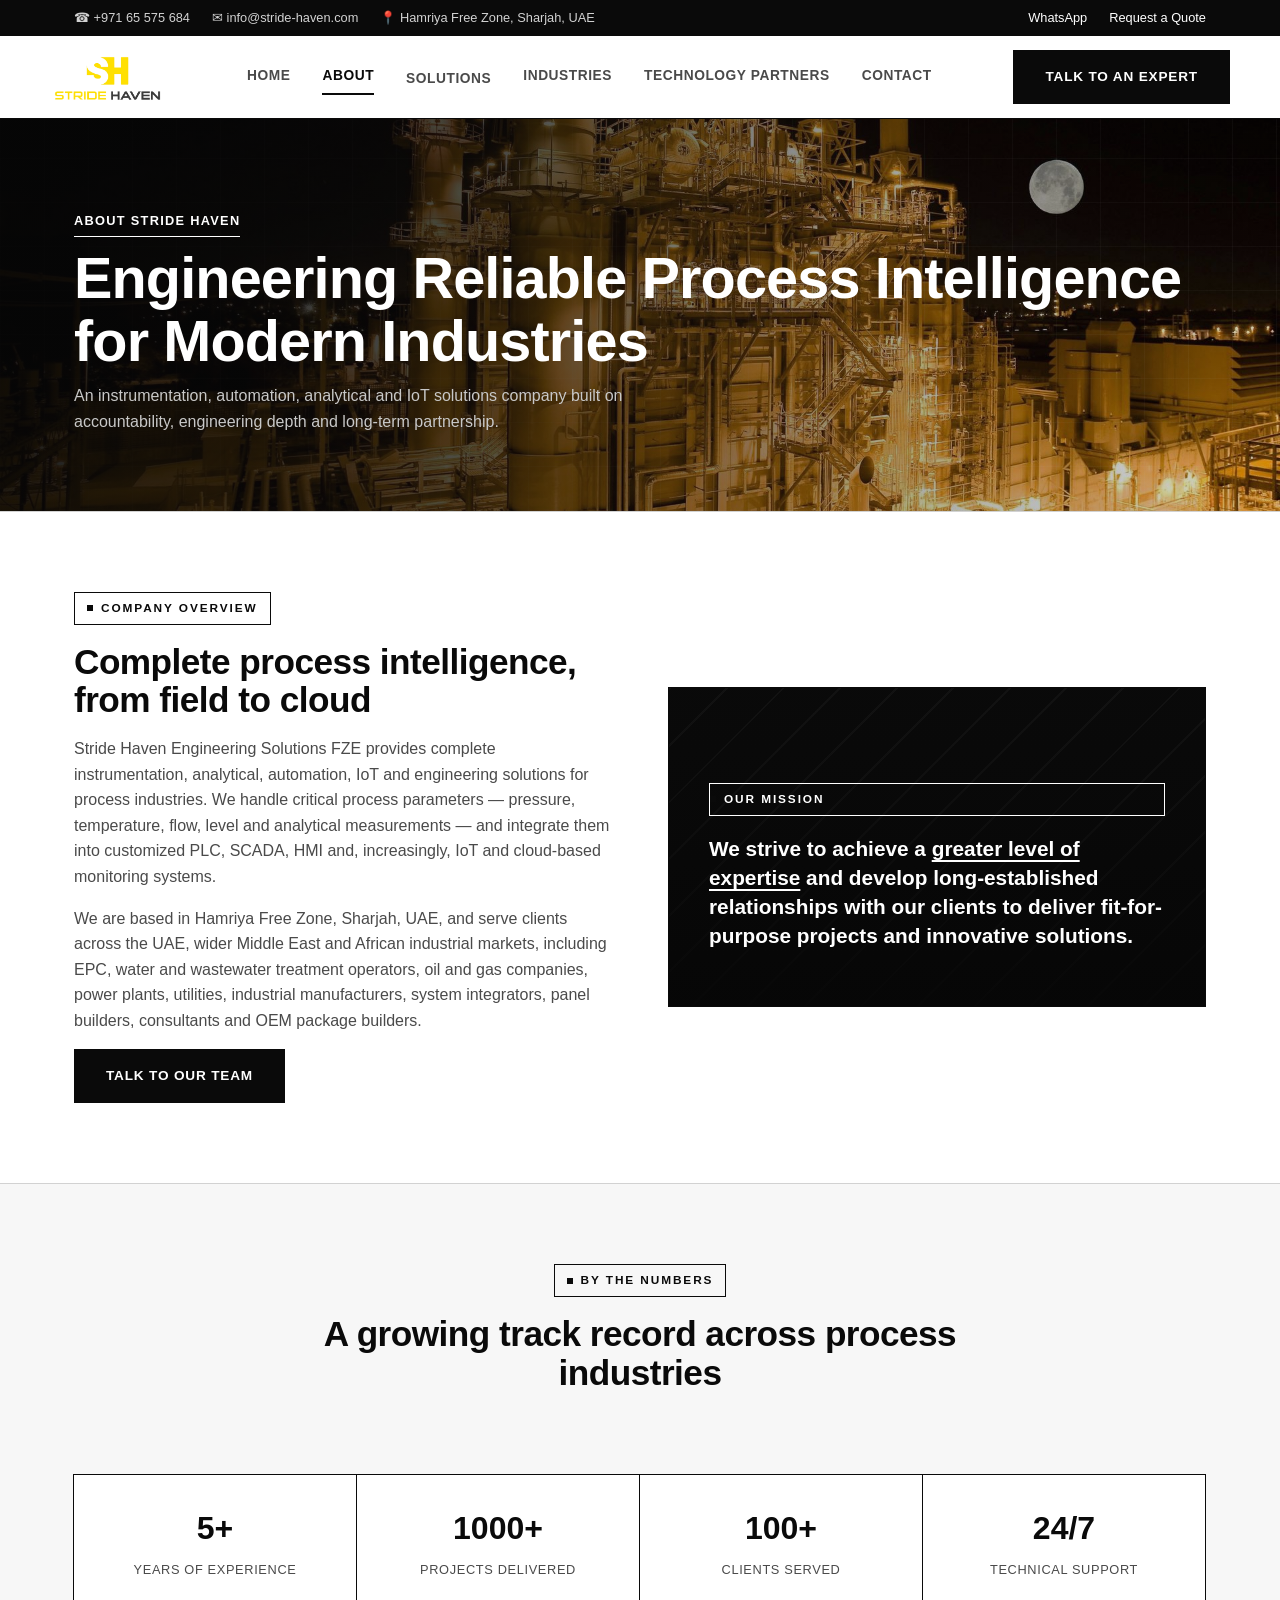
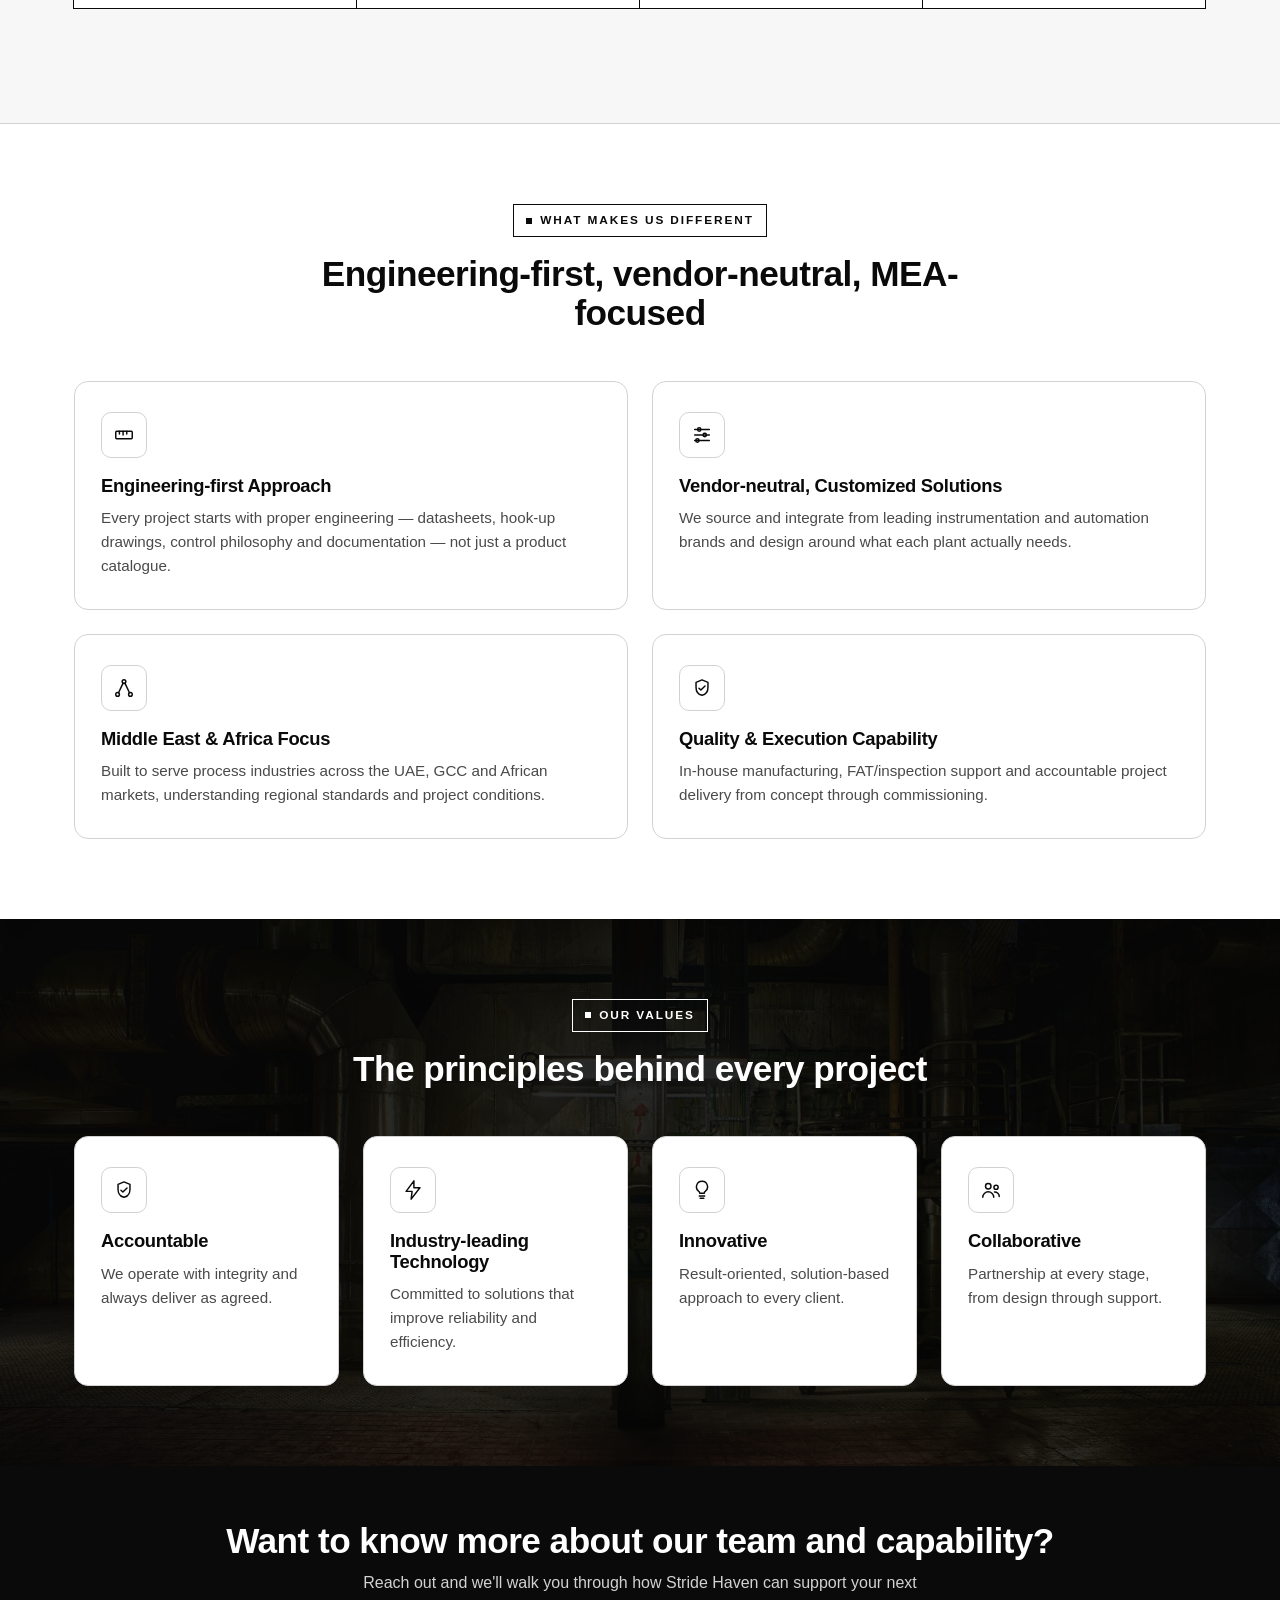
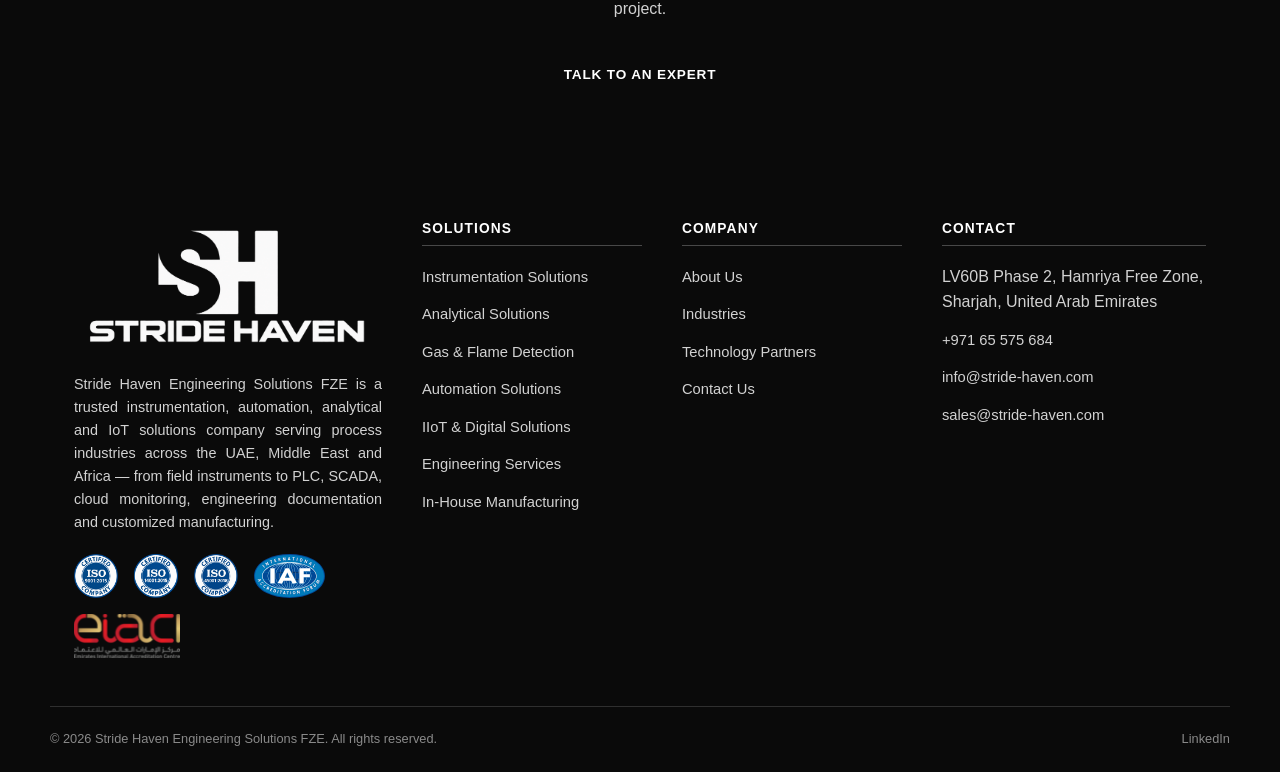
==== commit d0712c8d: "modified:   IMAGE_MANIFEST.md 	modified:   about.html 	modified:   analytical-solutions.html 	new fi" ====
--- a/about.html
+++ b/about.html
@@ -75,7 +75,7 @@
     <nav class="nav-links">
       <a href="index.html">Home</a>
       <a href="about.html" class="active">About</a>
-      <div class="has-dropdown"><a href="solutions.html" class="">Solutions</a><div class="dropdown-panel"><a href="instrumentation-solutions.html">Instrumentation Solutions</a><a href="analytical-solutions.html">Analytical Solutions</a><a href="gas-detection-solutions.html">Gas &amp; Flame Detection</a><a href="automation-solutions.html">Automation Solutions</a><a href="iot-digital-solutions.html">IoT & Digital Solutions</a><a href="engineering-services.html">Engineering Services</a><a href="manufacturing-solutions.html">In-House Manufacturing</a></div></div>
+      <div class="has-dropdown"><a href="solutions.html" class="">Solutions</a><div class="dropdown-panel"><a href="instrumentation-solutions.html">Instrumentation Solutions</a><a href="analytical-solutions.html">Analytical Solutions</a><a href="gas-detection-solutions.html">Gas &amp; Flame Detection</a><a href="automation-solutions.html">Automation Solutions</a><a href="iiot-solutions.html">IIoT & Digital Solutions</a><a href="engineering-services.html">Engineering Services</a><a href="manufacturing-solutions.html">In-House Manufacturing</a></div></div>
       <a href="industries.html">Industries</a>
       <a href="technology-partners.html">Technology Partners</a>
       <a href="contact.html">Contact</a>
@@ -182,7 +182,7 @@
     <div class="footer-col">
       <h4>Solutions</h4>
       <ul>
-        <li><a href="instrumentation-solutions.html">Instrumentation Solutions</a></li><li><a href="analytical-solutions.html">Analytical Solutions</a></li><li><a href="gas-detection-solutions.html">Gas &amp; Flame Detection</a></li><li><a href="automation-solutions.html">Automation Solutions</a></li><li><a href="iot-digital-solutions.html">IoT & Digital Solutions</a></li><li><a href="engineering-services.html">Engineering Services</a></li><li><a href="manufacturing-solutions.html">In-House Manufacturing</a></li>
+        <li><a href="instrumentation-solutions.html">Instrumentation Solutions</a></li><li><a href="analytical-solutions.html">Analytical Solutions</a></li><li><a href="gas-detection-solutions.html">Gas &amp; Flame Detection</a></li><li><a href="automation-solutions.html">Automation Solutions</a></li><li><a href="iiot-solutions.html">IIoT & Digital Solutions</a></li><li><a href="engineering-services.html">Engineering Services</a></li><li><a href="manufacturing-solutions.html">In-House Manufacturing</a></li>
       </ul>
     </div>
     <div class="footer-col">
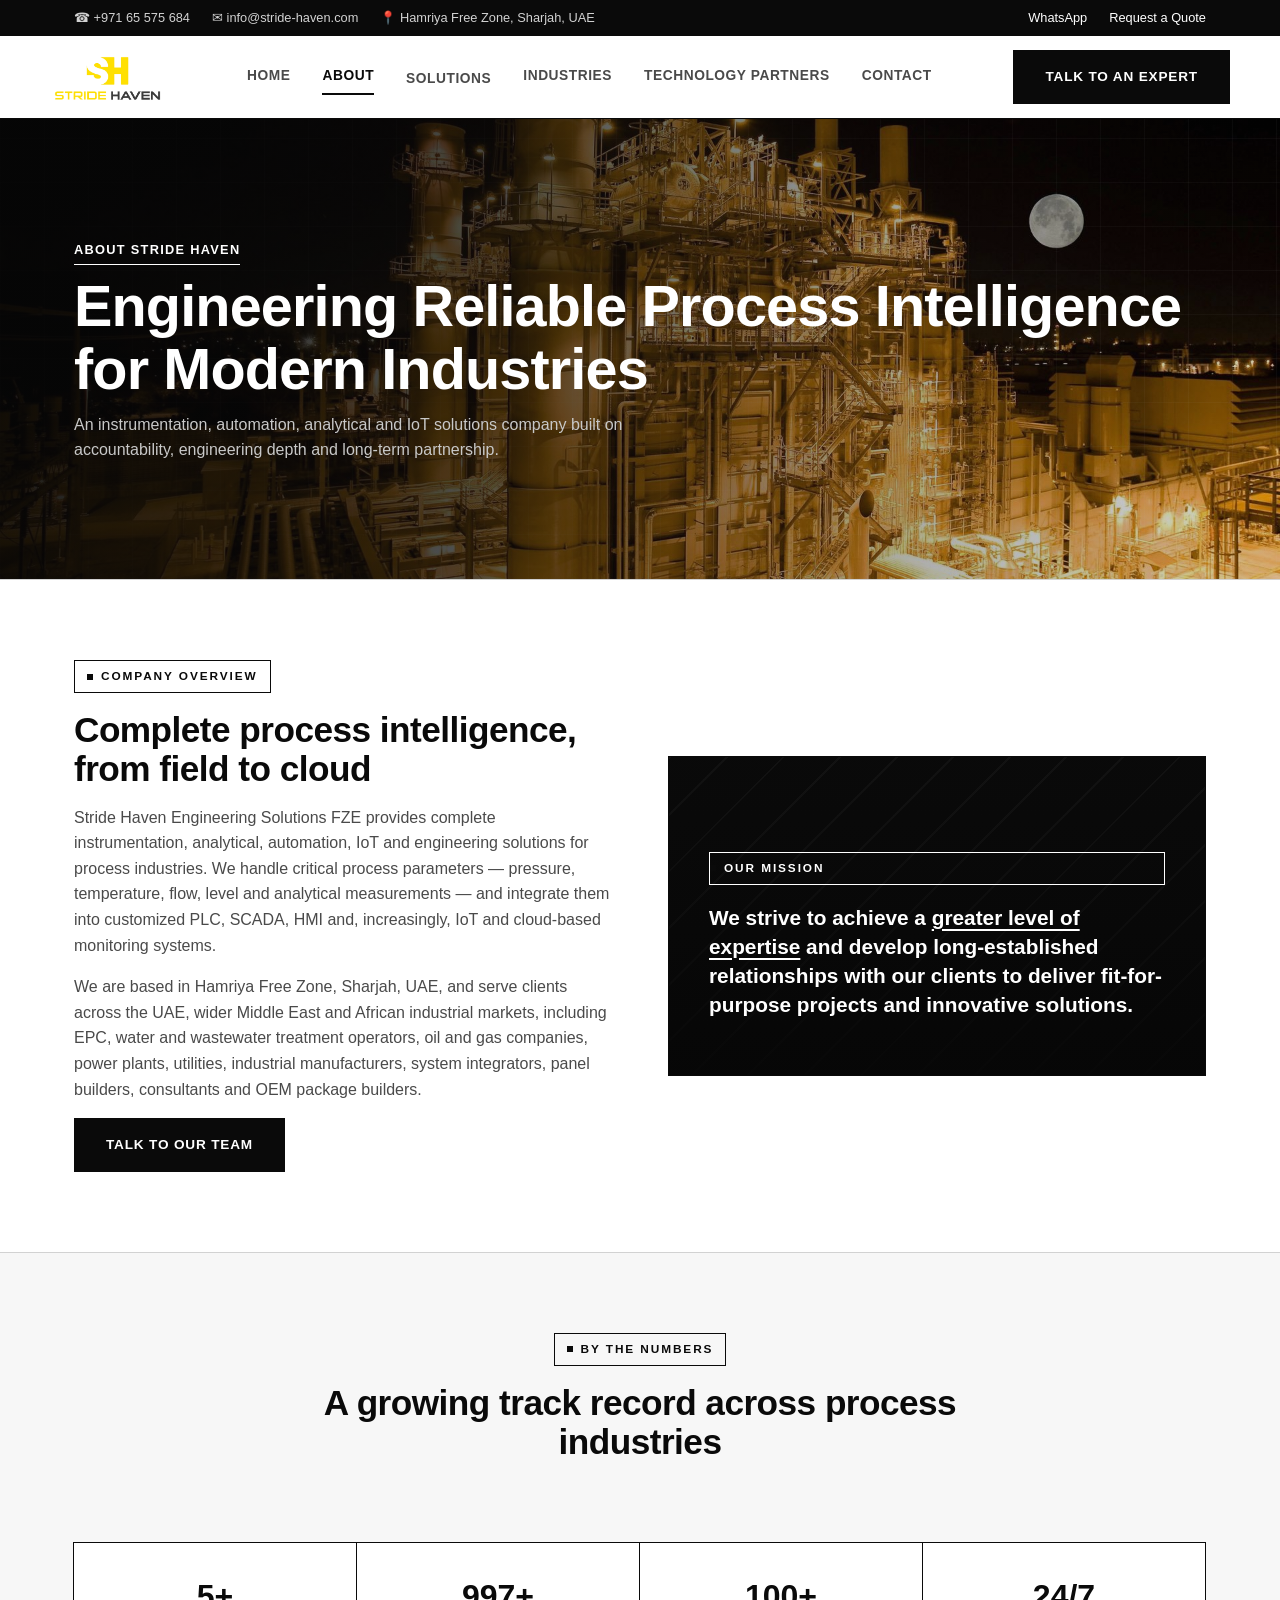
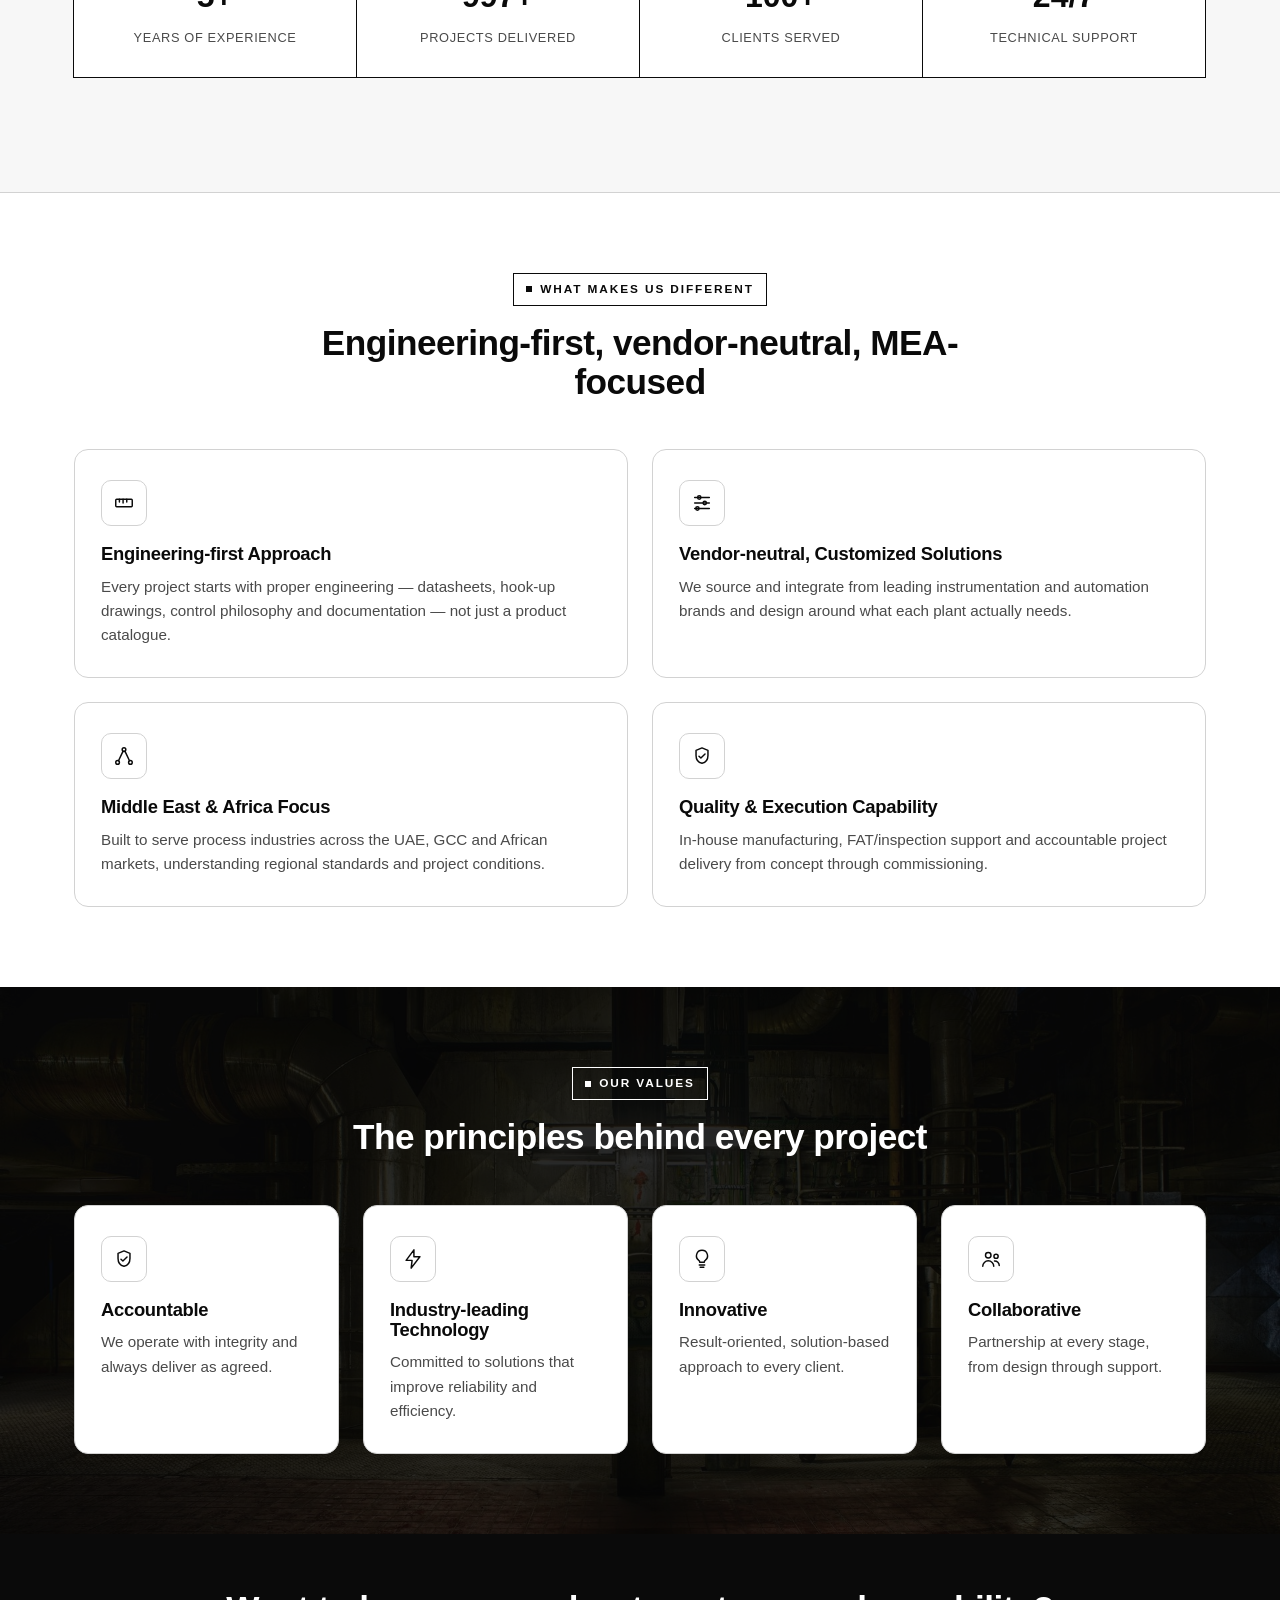
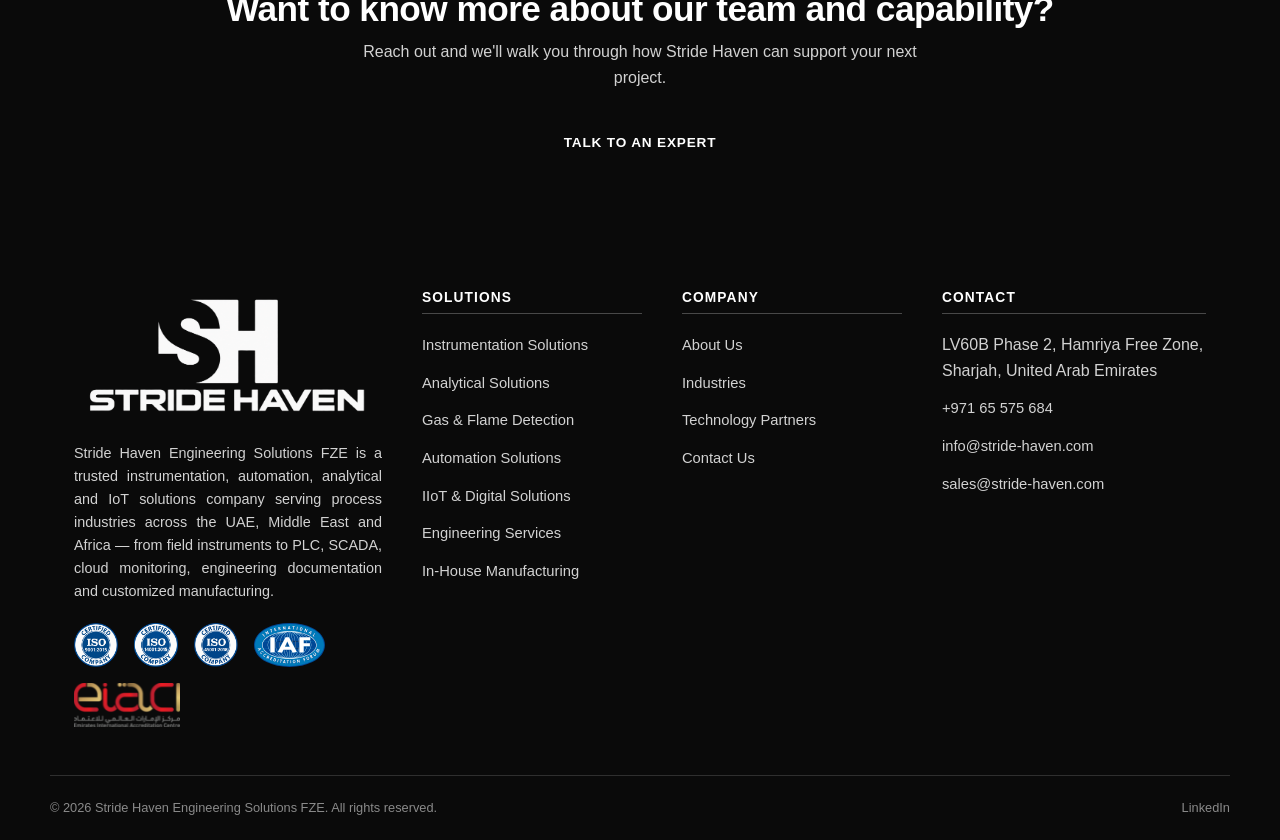
==== commit d3288857: "modified:   about.html 	modified:   analytical-solutions.html 	renamed:    assets/img/photos/about-h" ====
--- a/about.html
+++ b/about.html
@@ -6,17 +6,17 @@
 <title>About Stride Haven | Instrumentation &amp; Automation Company UAE</title>
 <meta name="description" content="Engineering-first instrumentation, automation and process control company serving the UAE, Middle East and Africa. Vendor-neutral and accountable.">
 <link rel="canonical" href="https://www.stride-haven.com/about.html">
-<link rel="icon" href="assets/img/favicon.png" type="image/png">
+<link rel="icon" href="assets/img/logo-symbol.png" type="image/png">
 <meta property="og:type" content="website">
 <meta property="og:site_name" content="Stride Haven Engineering Solutions">
 <meta property="og:title" content="About Stride Haven | Instrumentation &amp; Automation Company UAE">
 <meta property="og:description" content="Engineering-first instrumentation, automation and process control company serving the UAE, Middle East and Africa. Vendor-neutral and accountable.">
 <meta property="og:url" content="https://www.stride-haven.com/about.html">
-<meta property="og:image" content="https://www.stride-haven.com/assets/img/photos/about-hero-plant-moonlit.jpg">
+<meta property="og:image" content="https://www.stride-haven.com/assets/img/banners/about-hero-plant-moonlit.jpg">
 <meta name="twitter:card" content="summary_large_image">
 <meta name="twitter:title" content="About Stride Haven | Instrumentation &amp; Automation Company UAE">
 <meta name="twitter:description" content="Engineering-first instrumentation, automation and process control company serving the UAE, Middle East and Africa. Vendor-neutral and accountable.">
-<meta name="twitter:image" content="https://www.stride-haven.com/assets/img/photos/about-hero-plant-moonlit.jpg">
+<meta name="twitter:image" content="https://www.stride-haven.com/assets/img/banners/about-hero-plant-moonlit.jpg">
 <link rel="stylesheet" href="assets/css/style.css?v=3">
 <script type="application/ld+json">
 {
@@ -87,7 +87,7 @@
   </div>
 </header>
 
-<section class="page-hero" style="background-image:url('assets/img/photos/about-hero-plant-moonlit.jpg');">
+<section class="page-hero" style="background-image:url('assets/img/banners/about-hero-plant-moonlit.jpg');">
   <div class="container">
     <div class="breadcrumb">About Stride Haven</div>
     <h1>Engineering Reliable Process Intelligence for Modern Industries</h1>
@@ -141,7 +141,7 @@
   </div>
 </section>
 
-<section class="section section--dark section--photo" style="background-image:url('assets/img/photos/values-background.jpg');">
+<section class="section section--dark section--photo" style="background-image:url('assets/img/banners/values-background.jpg');">
   <div class="container">
     <div class="section-head center">
       <span class="eyebrow">Our Values</span>
@@ -169,14 +169,14 @@
 <footer class="site-footer">
   <div class="container footer-grid">
     <div class="footer-brand">
-      <img src="assets/img/photos/logo-black.png" alt="Stride Haven Engineering Solutions logo">
+      <img src="assets/img/logo-black.png" alt="Stride Haven Engineering Solutions logo">
       <p>Stride Haven Engineering Solutions FZE is a trusted instrumentation, automation, analytical and IoT solutions company serving process industries across the UAE, Middle East and Africa &mdash; from field instruments to PLC, SCADA, cloud monitoring, engineering documentation and customized manufacturing.</p>
       <div class="footer-certifications">
         <img src="assets/img/photos/iso_9001.png" alt="ISO 9001:2015 Certified" loading="lazy">
         <img src="assets/img/photos/iso_14001.png" alt="ISO 14001:2015 Certified" loading="lazy">
         <img src="assets/img/photos/iso_45001.png" alt="ISO 45001:2018 Certified" loading="lazy">
-        <img src="assets/img/photos/iaf-logo.svg" alt="IAF International Accreditation Forum" loading="lazy">
-        <img src="assets/img/photos/eiac-logo.svg" alt="EIAC Emirates International Accreditation Centre" loading="lazy">
+        <img src="assets/img/partners/iaf-logo.svg" alt="IAF International Accreditation Forum" loading="lazy">
+        <img src="assets/img/partners/eiac-logo.svg" alt="EIAC Emirates International Accreditation Centre" loading="lazy">
       </div>
     </div>
     <div class="footer-col">
--- a/assets/css/style.css
+++ b/assets/css/style.css
@@ -299,7 +299,7 @@
 }
 .hero-inner {
   position: relative;
-  padding: 120px 0 100px;
+  padding: 150px 0 130px;
   max-width: 760px;
 }
 .hero-split {
@@ -308,7 +308,7 @@
   gap: 40px;
   align-items: center;
   position: relative;
-  padding: 96px 0 72px;
+  padding: 126px 0 102px;
 }
 .hero-copy { max-width: 820px; }
 .hero-copy h1 { font-size: clamp(2rem, 3.4vw, 3rem); }
@@ -334,7 +334,10 @@
   background-position: center;
   background-repeat: no-repeat;
   color: var(--white);
-  padding: 88px 0 76px;
+  padding: 80px 0;
+  min-height: 460px;
+  display: flex;
+  align-items: center;
   position: relative;
 }
 .page-hero::before {
@@ -346,7 +349,7 @@
     repeating-linear-gradient(0deg, rgba(255,255,255,0.04) 0px, rgba(255,255,255,0.04) 1px, transparent 1px, transparent 44px),
     repeating-linear-gradient(90deg, rgba(255,255,255,0.04) 0px, rgba(255,255,255,0.04) 1px, transparent 1px, transparent 44px);
 }
-.page-hero .container { position: relative; }
+.page-hero .container { position: relative; width: 100%; }
 .breadcrumb {
   font-size: 0.8rem;
   color: var(--white);
@@ -508,7 +511,7 @@
 /* ============ Photo band ============ */
 .photo-band {
   position: relative;
-  min-height: 380px;
+  min-height: 460px;
   background-size: cover;
   background-position: center;
   background-repeat: no-repeat;
@@ -1024,8 +1027,8 @@
   .partner-grid { grid-template-columns: repeat(auto-fill, minmax(130px, 1fr)); }
   .footer-grid { grid-template-columns: 1fr; }
   .hero-inner, .hero-split { padding: 80px 0 64px; }
-  .page-hero { padding: 56px 0 48px; }
-  .photo-band { min-height: 240px; }
+  .page-hero { padding: 64px 0; min-height: 320px; }
+  .photo-band { min-height: 300px; }
   .footer-certifications img { height: 36px; }
   .form-card { border-left: 1px solid var(--black); }
   .contact-info-card { border-bottom: none; }
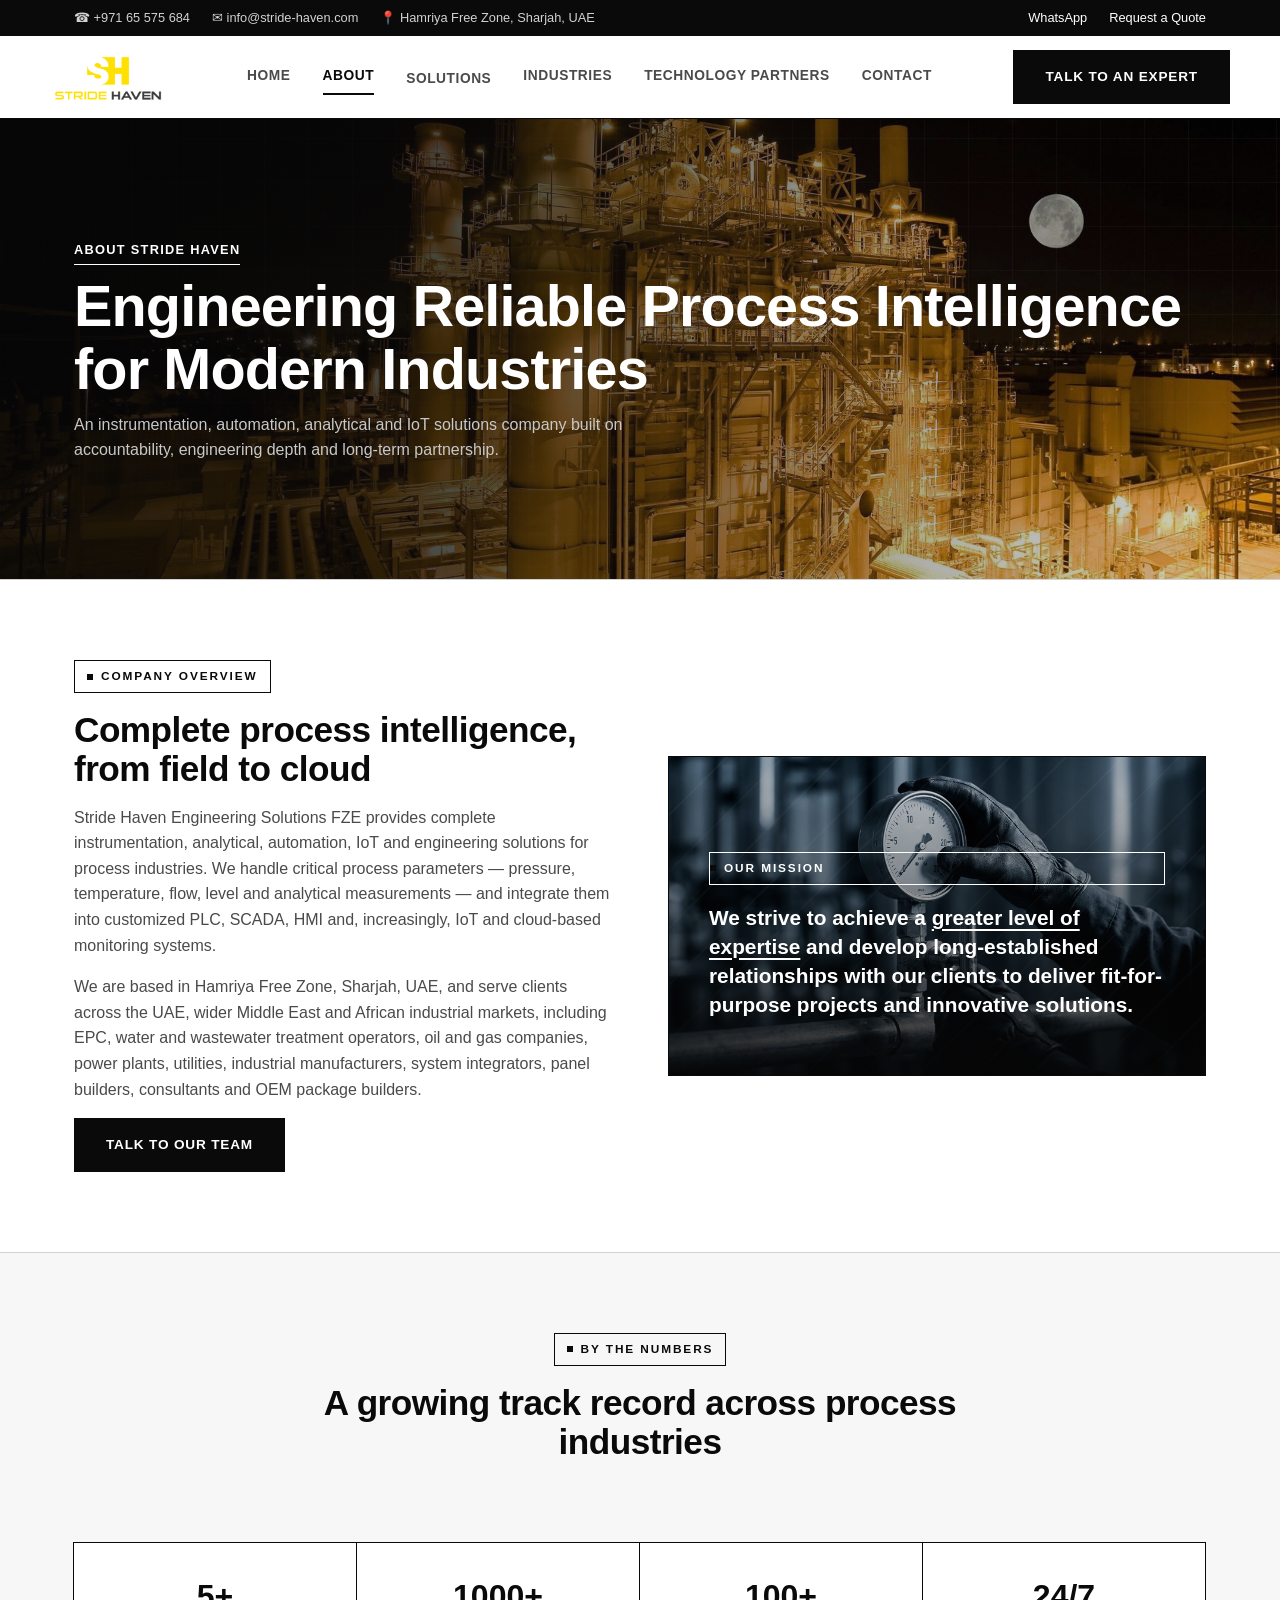
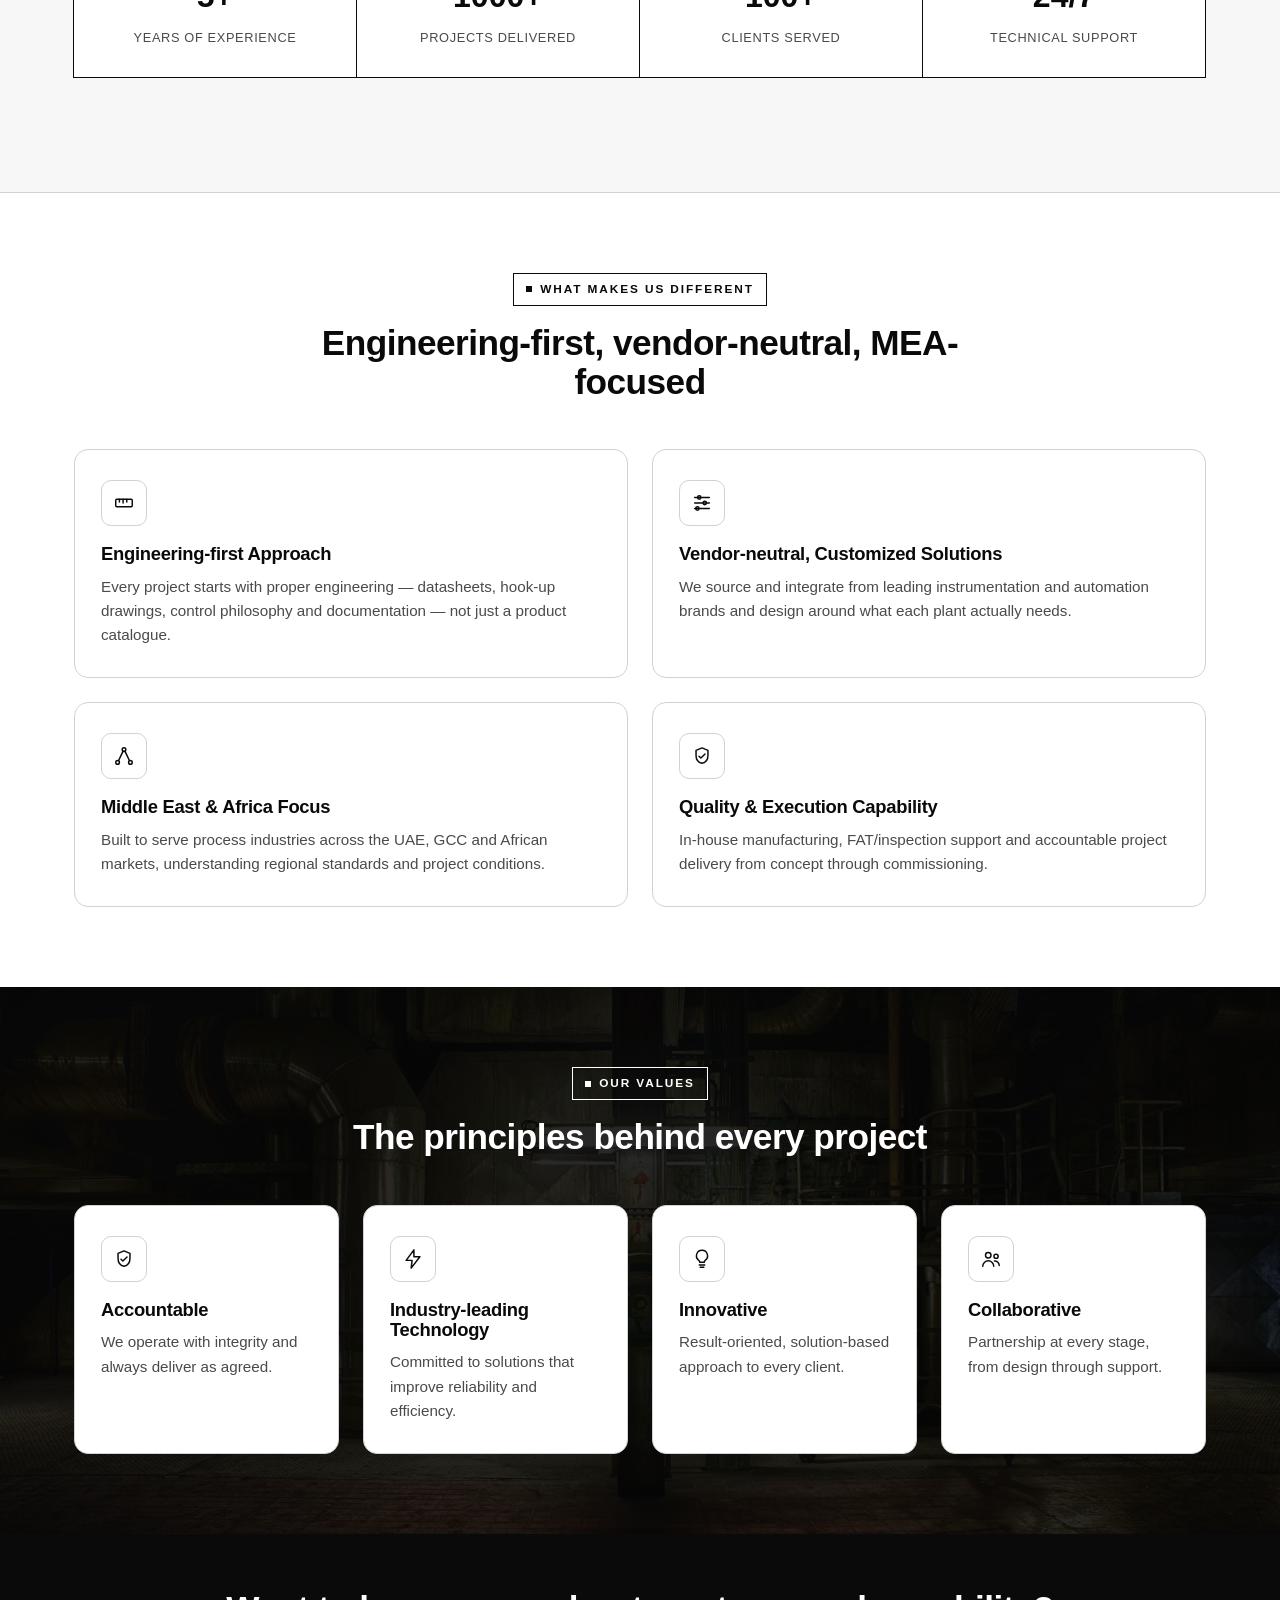
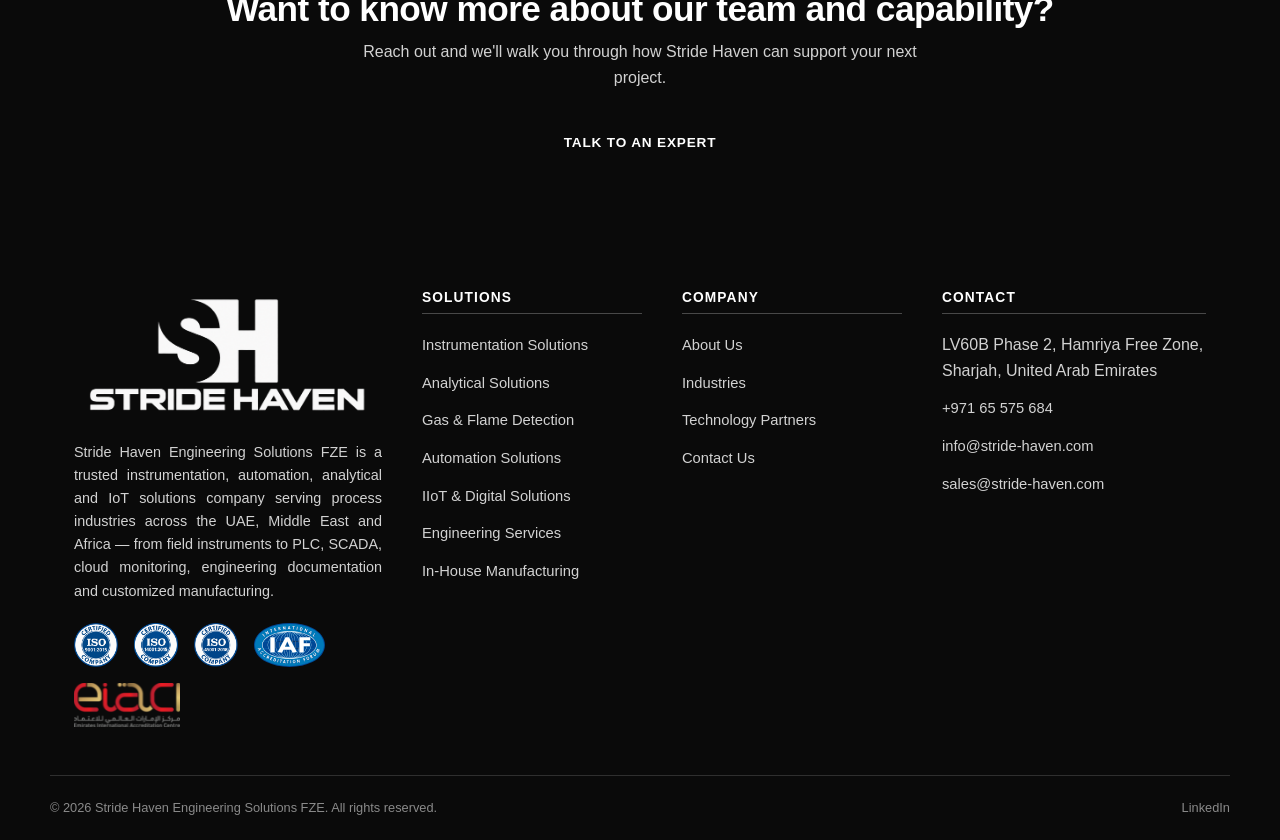
==== commit 21191f54: "modified:   about.html 	modified:   analytical-solutions.html 	modified:   assets/css/style.css 	new" ====
--- a/about.html
+++ b/about.html
@@ -37,6 +37,14 @@
   "areaServed": ["United Arab Emirates", "Middle East", "Africa"],
   "telephone": "+97165575684",
   "email": "info@stride-haven.com",
+  "contactPoint": {
+    "@type": "ContactPoint",
+    "telephone": "+971523466612",
+    "contactType": "sales",
+    "email": "info@stride-haven.com",
+    "areaServed": ["AE", "Middle East", "Africa"],
+    "availableLanguage": ["English", "Arabic"]
+  },
   "sameAs": ["https://wa.me/971523466612"]
 }
 </script>
@@ -50,6 +58,7 @@
   ]
 }
 </script>
+<link rel="preload" as="image" href="assets/img/banners/about-hero-plant-moonlit.jpg">
 </head>
 <body>
 <svg style="display:none" aria-hidden="true"><symbol id="icon-gauge" viewBox="0 0 24 24" fill="none" stroke="currentColor" stroke-width="1.6" stroke-linecap="round" stroke-linejoin="round"><circle cx="12" cy="13" r="7"/><line x1="12" y1="13" x2="15.5" y2="9.5"/><line x1="12" y1="4" x2="12" y2="6"/></symbol><symbol id="icon-thermometer" viewBox="0 0 24 24" fill="none" stroke="currentColor" stroke-width="1.6" stroke-linecap="round" stroke-linejoin="round"><path d="M12 3.5a2 2 0 0 0-2 2v8.7a4 4 0 1 0 4 0V5.5a2 2 0 0 0-2-2z"/><line x1="12" y1="7" x2="12" y2="14"/></symbol><symbol id="icon-wave" viewBox="0 0 24 24" fill="none" stroke="currentColor" stroke-width="1.6" stroke-linecap="round" stroke-linejoin="round"><path d="M2 12c1.8-3.5 3.6-3.5 5.4 0s3.6 3.5 5.4 0 3.6-3.5 5.4 0 3.6-3.5 5.4 0"/></symbol><symbol id="icon-layers" viewBox="0 0 24 24" fill="none" stroke="currentColor" stroke-width="1.6" stroke-linecap="round" stroke-linejoin="round"><rect x="4" y="5" width="16" height="3" rx="0.5"/><rect x="6.5" y="10.5" width="11" height="3" rx="0.5"/><rect x="9" y="16" width="6" height="3" rx="0.5"/></symbol><symbol id="icon-flask" viewBox="0 0 24 24" fill="none" stroke="currentColor" stroke-width="1.6" stroke-linecap="round" stroke-linejoin="round"><path d="M9.5 3h5M10.3 3v5.2l-4.6 8a2 2 0 0 0 1.8 3h9a2 2 0 0 0 1.8-3l-4.6-8V3"/><line x1="8.3" y1="14" x2="15.7" y2="14"/></symbol><symbol id="icon-cpu" viewBox="0 0 24 24" fill="none" stroke="currentColor" stroke-width="1.6" stroke-linecap="round" stroke-linejoin="round"><rect x="6.5" y="6.5" width="11" height="11" rx="1"/><rect x="9.5" y="9.5" width="5" height="5"/><line x1="12" y1="2" x2="12" y2="6.5"/><line x1="12" y1="17.5" x2="12" y2="22"/><line x1="2" y1="12" x2="6.5" y2="12"/><line x1="17.5" y1="12" x2="22" y2="12"/></symbol><symbol id="icon-monitor" viewBox="0 0 24 24" fill="none" stroke="currentColor" stroke-width="1.6" stroke-linecap="round" stroke-linejoin="round"><rect x="3" y="4.5" width="18" height="12" rx="1"/><line x1="8" y1="20" x2="16" y2="20"/><line x1="12" y1="16.5" x2="12" y2="20"/></symbol><symbol id="icon-sliders" viewBox="0 0 24 24" fill="none" stroke="currentColor" stroke-width="1.6" stroke-linecap="round" stroke-linejoin="round"><line x1="4" y1="6" x2="20" y2="6"/><circle cx="9" cy="6" r="1.8"/><line x1="4" y1="12" x2="20" y2="12"/><circle cx="15" cy="12" r="1.8"/><line x1="4" y1="18" x2="20" y2="18"/><circle cx="7" cy="18" r="1.8"/></symbol><symbol id="icon-network" viewBox="0 0 24 24" fill="none" stroke="currentColor" stroke-width="1.6" stroke-linecap="round" stroke-linejoin="round"><circle cx="12" cy="5" r="2"/><circle cx="5" cy="19" r="2"/><circle cx="19" cy="19" r="2"/><line x1="11" y1="6.7" x2="6" y2="17.2"/><line x1="13" y1="6.7" x2="18" y2="17.2"/></symbol><symbol id="icon-wifi" viewBox="0 0 24 24" fill="none" stroke="currentColor" stroke-width="1.6" stroke-linecap="round" stroke-linejoin="round"><path d="M4.5 11.5a11 11 0 0 1 15 0"/><path d="M7.8 15a6.5 6.5 0 0 1 8.4 0"/><circle cx="12" cy="18.5" r="1" fill="currentColor" stroke="none"/></symbol><symbol id="icon-cloud" viewBox="0 0 24 24" fill="none" stroke="currentColor" stroke-width="1.6" stroke-linecap="round" stroke-linejoin="round"><path d="M7 18a4 4 0 1 1 .7-7.9A5.5 5.5 0 0 1 18 12.3 3.5 3.5 0 0 1 17.5 18H7z"/></symbol><symbol id="icon-chart-bar" viewBox="0 0 24 24" fill="none" stroke="currentColor" stroke-width="1.6" stroke-linecap="round" stroke-linejoin="round"><line x1="4" y1="20" x2="4" y2="12"/><line x1="10" y1="20" x2="10" y2="7"/><line x1="16" y1="20" x2="16" y2="14"/><line x1="20" y1="20" x2="20" y2="4"/></symbol><symbol id="icon-ruler" viewBox="0 0 24 24" fill="none" stroke="currentColor" stroke-width="1.6" stroke-linecap="round" stroke-linejoin="round"><rect x="3" y="8" width="18" height="8" rx="1"/><line x1="7" y1="8" x2="7" y2="11"/><line x1="11" y1="8" x2="11" y2="12"/><line x1="15" y1="8" x2="15" y2="11"/></symbol><symbol id="icon-search" viewBox="0 0 24 24" fill="none" stroke="currentColor" stroke-width="1.6" stroke-linecap="round" stroke-linejoin="round"><circle cx="10.2" cy="10.2" r="6"/><line x1="14.6" y1="14.6" x2="20" y2="20"/></symbol><symbol id="icon-target" viewBox="0 0 24 24" fill="none" stroke="currentColor" stroke-width="1.6" stroke-linecap="round" stroke-linejoin="round"><circle cx="12" cy="12" r="8"/><circle cx="12" cy="12" r="4"/><circle cx="12" cy="12" r="0.8" fill="currentColor" stroke="none"/></symbol><symbol id="icon-shield-check" viewBox="0 0 24 24" fill="none" stroke="currentColor" stroke-width="1.6" stroke-linecap="round" stroke-linejoin="round"><path d="M12 3.2l6.5 2.6v5.6c0 4.3-2.8 7.7-6.5 8.6-3.7-.9-6.5-4.3-6.5-8.6V5.8z"/><polyline points="8.7,12.2 10.8,14.2 15.3,9.8"/></symbol><symbol id="icon-bolt" viewBox="0 0 24 24" fill="none" stroke="currentColor" stroke-width="1.6" stroke-linecap="round" stroke-linejoin="round"><polygon points="13,2 4.5,13.5 11,13.5 10,22 19.5,9.5 13,9.5"/></symbol><symbol id="icon-lightbulb" viewBox="0 0 24 24" fill="none" stroke="currentColor" stroke-width="1.6" stroke-linecap="round" stroke-linejoin="round"><path d="M9 18.5h6M10 21h4M12 2.5a6 6 0 0 0-3.5 10.9c.6.4 1 1.1 1 1.9v.2h5v-.2c0-.8.4-1.5 1-1.9A6 6 0 0 0 12 2.5z"/></symbol><symbol id="icon-users" viewBox="0 0 24 24" fill="none" stroke="currentColor" stroke-width="1.6" stroke-linecap="round" stroke-linejoin="round"><circle cx="9" cy="8" r="3"/><path d="M3 20c0-3.3 2.7-6 6-6s6 2.7 6 6"/><circle cx="17.5" cy="9" r="2.3"/><path d="M15.8 14.1a5 5 0 0 1 5.2 5"/></symbol><symbol id="icon-file-text" viewBox="0 0 24 24" fill="none" stroke="currentColor" stroke-width="1.6" stroke-linecap="round" stroke-linejoin="round"><path d="M7 3h6.5l4.5 4.5V21H7z"/><line x1="10" y1="12.5" x2="15" y2="12.5"/><line x1="10" y1="15.5" x2="15" y2="15.5"/><line x1="10" y1="9.5" x2="12" y2="9.5"/></symbol><symbol id="icon-wrench" viewBox="0 0 24 24" fill="none" stroke="currentColor" stroke-width="1.6" stroke-linecap="round" stroke-linejoin="round"><path d="M20.5 6.8a4 4 0 0 1-5.3 4.8L8.5 18.3l-2.8-2.8 6.7-6.7a4 4 0 0 1 4.8-5.3l-2.6 2.6 1.4 1.4z"/></symbol><symbol id="icon-box" viewBox="0 0 24 24" fill="none" stroke="currentColor" stroke-width="1.6" stroke-linecap="round" stroke-linejoin="round"><polygon points="12,3 21,7.5 21,16.5 12,21 3,16.5 3,7.5"/><line x1="12" y1="12" x2="21" y2="7.5"/><line x1="12" y1="12" x2="3" y2="7.5"/><line x1="12" y1="12" x2="12" y2="21"/></symbol><symbol id="icon-cable" viewBox="0 0 24 24" fill="none" stroke="currentColor" stroke-width="1.6" stroke-linecap="round" stroke-linejoin="round"><path d="M3 7c4 0 4 4 8 4s4-4 8-4M3 15c4 0 4 4 8 4s4-4 8-4"/></symbol><symbol id="icon-flame" viewBox="0 0 24 24" fill="none" stroke="currentColor" stroke-width="1.6" stroke-linecap="round" stroke-linejoin="round"><path d="M12 21.5c-3.6 0-5.8-2.5-5.8-5.6 0-2.6 1.7-3.7 2.6-6 .8 1.7 1.7 1.7 1.7 3.3 0-2.6.9-4.3 2.6-6 .9 2.6 3.5 4.3 3.5 8.7 0 2.6-1.7 5.6-4.6 5.6z"/></symbol><symbol id="icon-droplet" viewBox="0 0 24 24" fill="none" stroke="currentColor" stroke-width="1.6" stroke-linecap="round" stroke-linejoin="round"><path d="M12 2.5c3.6 5.3 6.2 8.5 6.2 11.7A6.2 6.2 0 1 1 5.8 14.2c0-3.2 2.6-6.4 6.2-11.7z"/></symbol><symbol id="icon-recycle" viewBox="0 0 24 24" fill="none" stroke="currentColor" stroke-width="1.6" stroke-linecap="round" stroke-linejoin="round"><path d="M4.5 12a7.5 7.5 0 0 1 13.1-5"/><path d="M19.5 12a7.5 7.5 0 0 1-13.1 5"/><polyline points="16.6,3.8 17.6,7 14.4,7.6"/><polyline points="7.4,20.2 6.4,17 9.6,16.4"/></symbol><symbol id="icon-leaf" viewBox="0 0 24 24" fill="none" stroke="currentColor" stroke-width="1.6" stroke-linecap="round" stroke-linejoin="round"><path d="M5 21c0-9 6-15 15-15 0 9-6 15-15 15z"/><path d="M5 21c2-4.5 5.3-7.7 9-9.7"/></symbol><symbol id="icon-gear" viewBox="0 0 24 24" fill="none" stroke="currentColor" stroke-width="1.6" stroke-linecap="round" stroke-linejoin="round"><circle cx="12" cy="12" r="3.2"/><path d="M12 2.5v3M12 18.5v3M4.6 4.6l2.1 2.1M17.3 17.3l2.1 2.1M2 12h3M19 12h3M4.6 19.4l2.1-2.1M17.3 6.7l2.1-2.1"/></symbol><symbol id="icon-check" viewBox="0 0 24 24" fill="none" stroke="currentColor" stroke-width="1.6" stroke-linecap="round" stroke-linejoin="round"><polyline points="4.5,12.5 9.5,17.5 19.5,6.5"/></symbol><symbol id="icon-quote" viewBox="0 0 24 24" fill="none" stroke="currentColor" stroke-width="1.6" stroke-linecap="round" stroke-linejoin="round"><path d="M7 6.5C4.5 8 3.5 10.3 3.5 13c0 2.5 1.7 4.3 3.8 4.3 1.8 0 3.2-1.4 3.2-3.2 0-1.7-1.2-3-2.9-3-.3 0-.6 0-.8.1.2-1.9 1.6-3.5 3.5-4.4L7 6.5zM16 6.5c-2.5 1.5-3.5 3.8-3.5 6.5 0 2.5 1.7 4.3 3.8 4.3 1.8 0 3.2-1.4 3.2-3.2 0-1.7-1.2-3-2.9-3-.3 0-.6 0-.8.1.2-1.9 1.6-3.5 3.5-4.4L16 6.5z" stroke="none" fill="currentColor"/></symbol></svg>
@@ -70,7 +79,7 @@
 <header class="site-header">
   <div class="container nav">
     <a href="index.html" class="brand">
-      <img src="assets/img/logo.png" alt="Stride Haven Engineering Solutions logo">
+      <img src="assets/img/logo.png" width="700" height="303" alt="Stride Haven Engineering Solutions logo">
     </a>
     <nav class="nav-links">
       <a href="index.html">Home</a>
@@ -104,7 +113,7 @@
       <p>We are based in Hamriya Free Zone, Sharjah, UAE, and serve clients across the UAE, wider Middle East and African industrial markets, including EPC, water and wastewater treatment operators, oil and gas companies, power plants, utilities, industrial manufacturers, system integrators, panel builders, consultants and OEM package builders.</p>
       <a href="contact.html" class="btn btn-dark">Talk to Our Team</a>
     </div>
-    <div class="split-panel split-panel--photo" style="background-image:url('https://cdn.gamma.app/ei3owed5jh5q8mc/design-anything/AENg2wgmyfL35Rz0BrByB/t0voMj8h3erPmHTuSkkVl.png');">
+    <div class="split-panel split-panel--photo" style="background-image:url('assets/img/banners/gauge-closeup-banner.webp');">
       <p class="eyebrow" style="background:transparent;color:#fff;border-color:#fff;padding-left:0;">Our Mission</p>
       <p class="big-quote">We strive to achieve a <span>greater level of expertise</span> and develop long-established relationships with our clients to deliver fit-for-purpose projects and innovative solutions.</p>
     </div>
@@ -169,24 +178,24 @@
 <footer class="site-footer">
   <div class="container footer-grid">
     <div class="footer-brand">
-      <img src="assets/img/logo-black.png" alt="Stride Haven Engineering Solutions logo">
+      <img src="assets/img/logo-black.png" width="700" height="355" alt="Stride Haven Engineering Solutions logo">
       <p>Stride Haven Engineering Solutions FZE is a trusted instrumentation, automation, analytical and IoT solutions company serving process industries across the UAE, Middle East and Africa &mdash; from field instruments to PLC, SCADA, cloud monitoring, engineering documentation and customized manufacturing.</p>
       <div class="footer-certifications">
-        <img src="assets/img/photos/iso_9001.png" alt="ISO 9001:2015 Certified" loading="lazy">
-        <img src="assets/img/photos/iso_14001.png" alt="ISO 14001:2015 Certified" loading="lazy">
-        <img src="assets/img/photos/iso_45001.png" alt="ISO 45001:2018 Certified" loading="lazy">
-        <img src="assets/img/partners/iaf-logo.svg" alt="IAF International Accreditation Forum" loading="lazy">
-        <img src="assets/img/partners/eiac-logo.svg" alt="EIAC Emirates International Accreditation Centre" loading="lazy">
+        <img src="assets/img/photos/iso_9001.png" width="1254" height="1254" alt="ISO 9001:2015 Certified" loading="lazy">
+        <img src="assets/img/photos/iso_14001.png" width="1254" height="1254" alt="ISO 14001:2015 Certified" loading="lazy">
+        <img src="assets/img/photos/iso_45001.png" width="1261" height="1247" alt="ISO 45001:2018 Certified" loading="lazy">
+        <img src="assets/img/partners/iaf-logo.svg" width="152" height="95" alt="IAF International Accreditation Forum" loading="lazy">
+        <img src="assets/img/partners/eiac-logo.svg" width="120" height="50" alt="EIAC Emirates International Accreditation Centre" loading="lazy">
       </div>
     </div>
     <div class="footer-col">
-      <h4>Solutions</h4>
+      <h3>Solutions</h3>
       <ul>
         <li><a href="instrumentation-solutions.html">Instrumentation Solutions</a></li><li><a href="analytical-solutions.html">Analytical Solutions</a></li><li><a href="gas-detection-solutions.html">Gas &amp; Flame Detection</a></li><li><a href="automation-solutions.html">Automation Solutions</a></li><li><a href="iiot-solutions.html">IIoT & Digital Solutions</a></li><li><a href="engineering-services.html">Engineering Services</a></li><li><a href="manufacturing-solutions.html">In-House Manufacturing</a></li>
       </ul>
     </div>
     <div class="footer-col">
-      <h4>Company</h4>
+      <h3>Company</h3>
       <ul>
         <li><a href="about.html">About Us</a></li>
         <li><a href="industries.html">Industries</a></li>
@@ -195,7 +204,7 @@
       </ul>
     </div>
     <div class="footer-col">
-      <h4>Contact</h4>
+      <h3>Contact</h3>
       <ul>
         <li>LV60B Phase 2, Hamriya Free Zone,<br>Sharjah, United Arab Emirates</li>
         <li><a href="tel:+97165575684">+971 65 575 684</a></li>
--- a/assets/css/style.css
+++ b/assets/css/style.css
@@ -828,7 +828,8 @@
   border: 1px solid var(--black);
   padding: 40px 34px;
 }
-.contact-info-card h3 { color: var(--white); }
+.contact-info-card h2 { color: var(--white); font-size: 1.15rem; }
+.form-card h2 { font-size: 1.15rem; }
 .contact-item {
   display: flex;
   gap: 14px;
@@ -961,7 +962,7 @@
 }
 .footer-brand > img { width: 100%; height: auto; margin-top: -10px; margin-bottom: 5px; }
 .footer-brand p { font-size: 0.9rem; color: var(--gray-300); text-align: justify; }
-.footer-col h4 {
+.footer-col h3 {
   color: var(--white);
   font-size: 0.86rem;
   text-transform: uppercase;
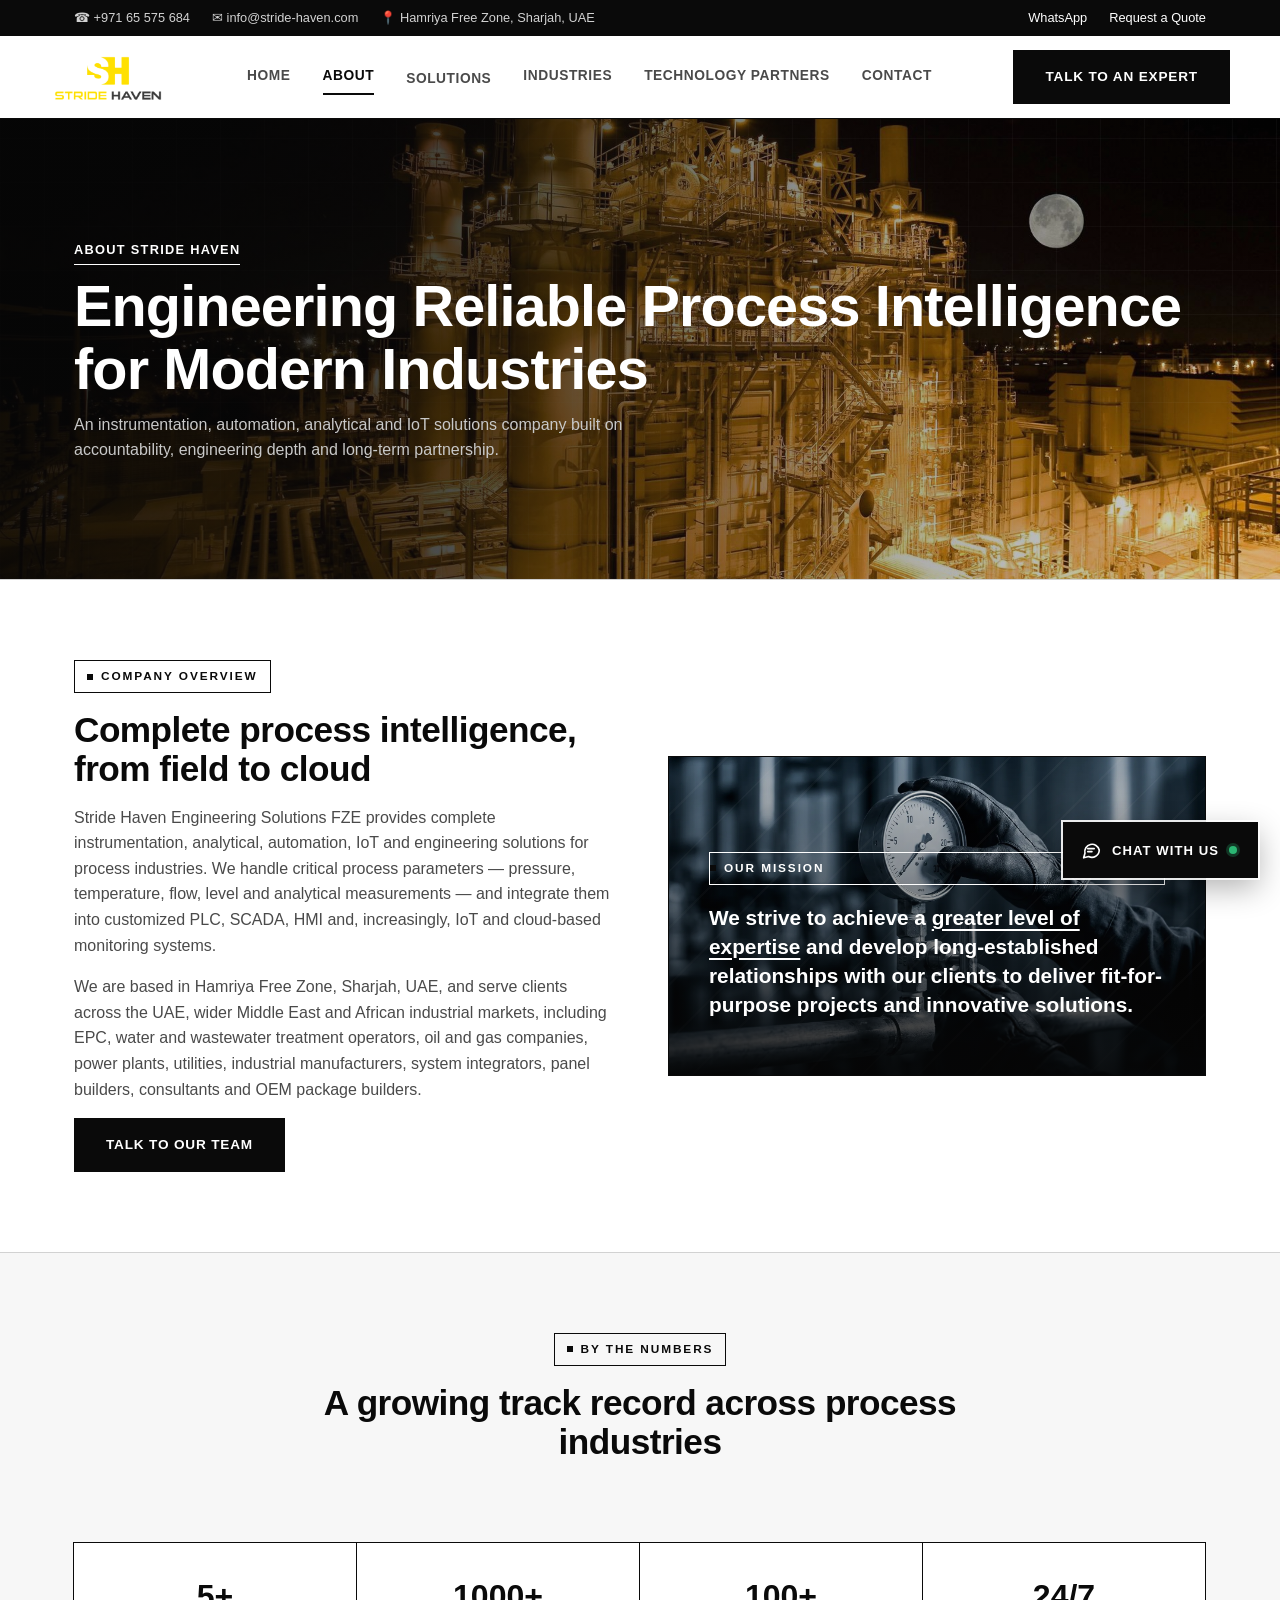
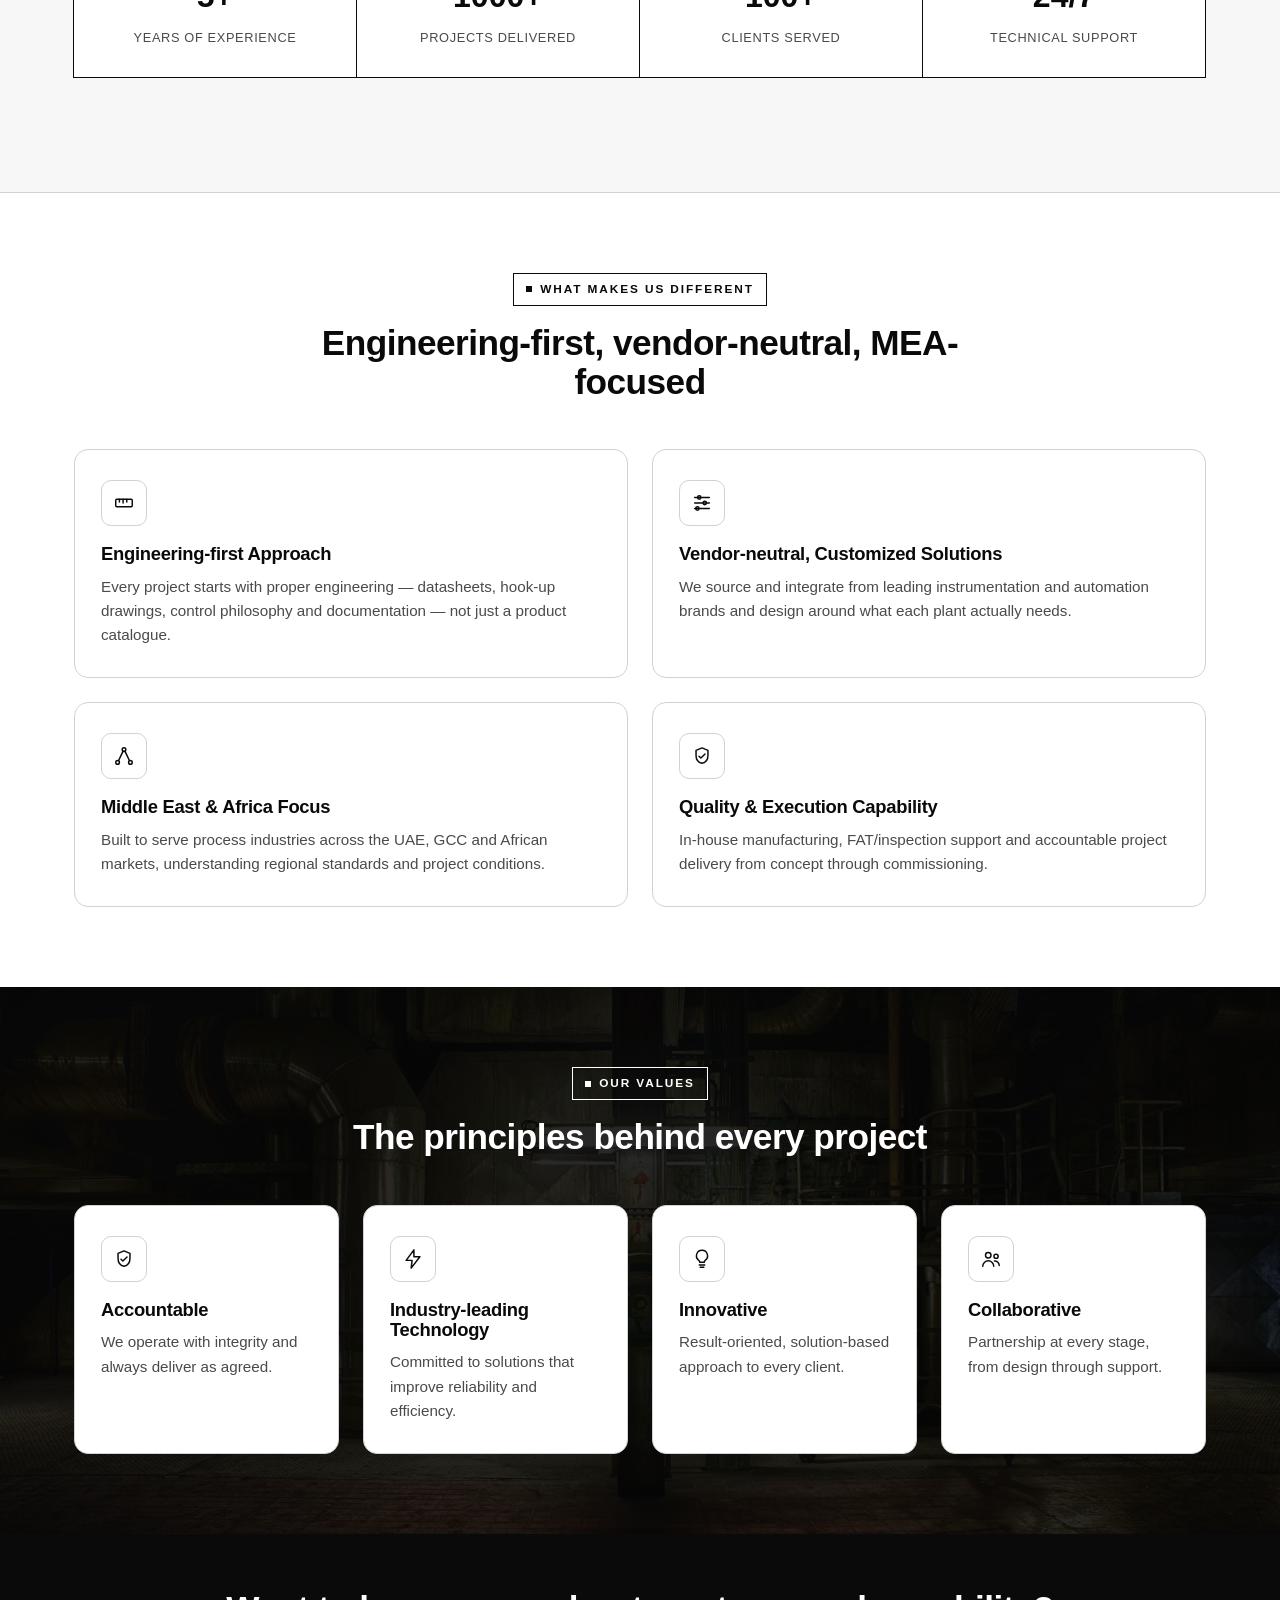
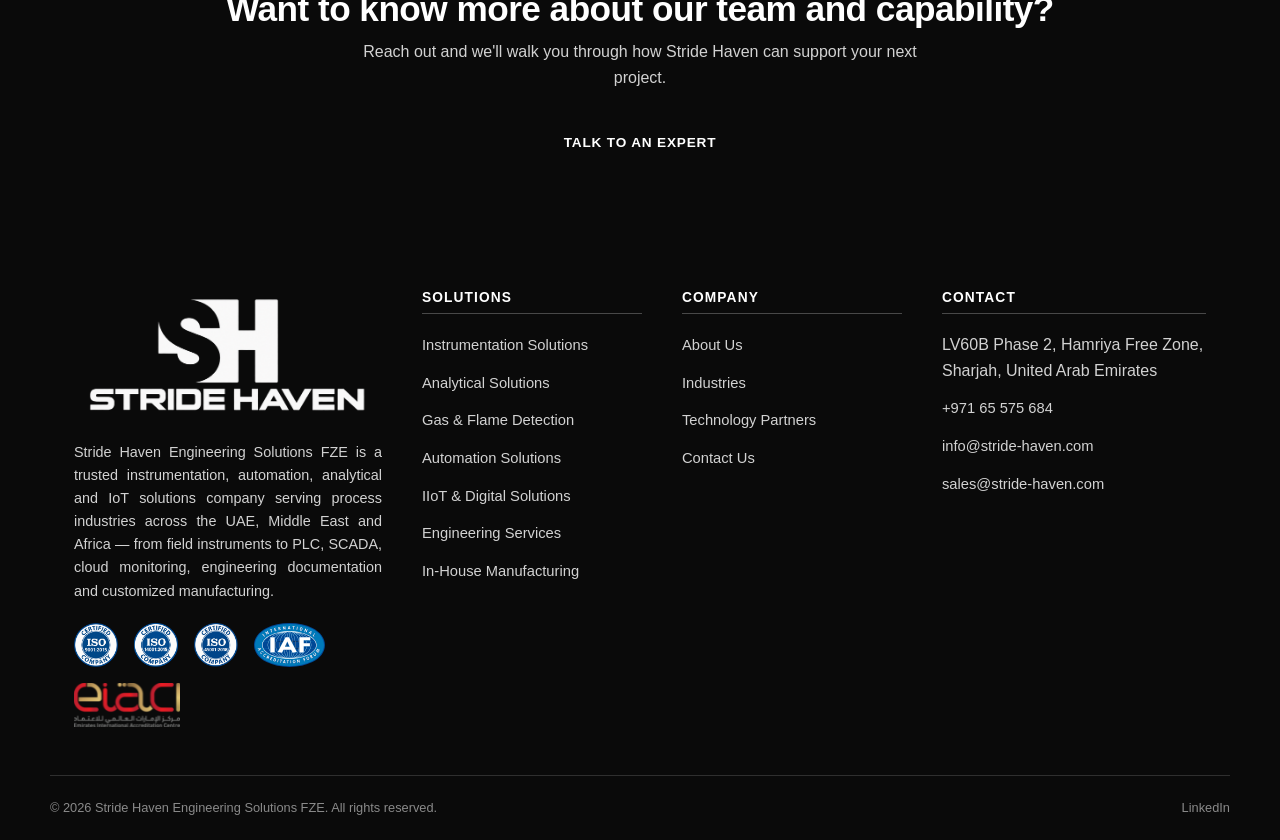
==== commit 20eb6212: "modified:   about.html 	modified:   analytical-solutions.html 	modified:   assets/css/style.css 	new" ====
--- a/about.html
+++ b/about.html
@@ -220,5 +220,6 @@
 </footer>
 
 <script src="assets/js/script.js"></script>
+<script src="assets/js/chatbot.js"></script>
 </body>
 </html>
--- a/assets/css/style.css
+++ b/assets/css/style.css
@@ -232,6 +232,7 @@
 .back-to-top.is-visible { opacity: 1; pointer-events: auto; transform: translateY(0); }
 .back-to-top svg { width: 20px; height: 20px; }
 .back-to-top:hover { background: var(--white); color: var(--black); }
+
 .nav {
   display: flex;
   align-items: center;
@@ -659,6 +660,7 @@
   object-fit: contain;
 }
 .client-item img.logo-invert { filter: invert(1); }
+.client-item img[src*="slb.svg"] { transform: scale(0.65); }
 .card-marquee {
   overflow: hidden;
   mask-image: linear-gradient(to right, transparent, #000 5%, #000 95%, transparent);
@@ -1169,3 +1171,211 @@
 .crumb-list a { color: var(--gray-300); }
 .crumb-list a:hover { color: var(--white); }
 .crumb-list .sep { margin: 0 6px; opacity: 0.5; }
+
+/* ==========================================================================
+   Stride Haven — guided enquiry assistant
+   Matches the site's monochrome, sharp-edged system (see style.css).
+   ========================================================================== */
+
+/* Lift the back-to-top button above the chat launcher */
+.back-to-top { bottom: 92px; }
+
+.sh-chat-launcher {
+  position: fixed;
+  right: 22px;
+  bottom: 22px;
+  z-index: 1001;
+  display: flex;
+  align-items: center;
+  gap: 10px;
+  height: 56px;
+  padding: 0 20px 0 16px;
+  background: var(--black, #0A0A0A);
+  color: var(--white, #fff);
+  border: 1px solid var(--black, #0A0A0A);
+  font: inherit;
+  font-size: 0.82rem;
+  font-weight: 800;
+  letter-spacing: 0.08em;
+  text-transform: uppercase;
+  cursor: pointer;
+  box-shadow: 0 0 0 2px rgba(255, 255, 255, 0.9), 0 10px 30px rgba(0, 0, 0, 0.3);
+  transition: background 0.2s ease, color 0.2s ease, transform 0.2s ease;
+}
+.sh-chat-launcher:hover { background: var(--white, #fff); color: var(--black, #0A0A0A); }
+.sh-chat-launcher:focus-visible { outline: 2px solid var(--black, #0A0A0A); outline-offset: 3px; }
+.sh-chat-launcher svg { width: 22px; height: 22px; flex: none; }
+.sh-chat-launcher .sh-dot {
+  width: 8px; height: 8px; border-radius: 50%;
+  background: #2BB673; box-shadow: 0 0 0 3px rgba(43, 182, 115, 0.25);
+}
+.sh-chat-launcher[aria-expanded="true"] { transform: translateY(8px); opacity: 0; pointer-events: none; }
+
+.sh-chat {
+  position: fixed;
+  right: 22px;
+  bottom: 22px;
+  z-index: 1002;
+  width: 380px;
+  max-width: calc(100vw - 32px);
+  height: 580px;
+  max-height: calc(100vh - 44px);
+  display: flex;
+  flex-direction: column;
+  background: var(--white, #fff);
+  border: 1px solid var(--black, #0A0A0A);
+  box-shadow: 0 0 0 1px rgba(255, 255, 255, 0.35), 0 24px 60px rgba(0, 0, 0, 0.28);
+  opacity: 0;
+  transform: translateY(16px);
+  pointer-events: none;
+  transition: opacity 0.22s ease, transform 0.22s ease;
+}
+.sh-chat.is-open { opacity: 1; transform: translateY(0); pointer-events: auto; }
+
+.sh-chat-head {
+  display: flex;
+  align-items: center;
+  gap: 12px;
+  padding: 14px 14px 14px 16px;
+  background: var(--black, #0A0A0A);
+  color: var(--white, #fff);
+}
+.sh-chat-avatar {
+  width: 38px; height: 38px; flex: none;
+  background: var(--white, #fff);
+  display: flex; align-items: center; justify-content: center;
+}
+.sh-chat-avatar img { width: 28px; height: 28px; object-fit: contain; }
+.sh-chat-title { flex: 1; min-width: 0; line-height: 1.25; }
+.sh-chat-title strong { display: block; font-size: 0.95rem; }
+.sh-chat-title span { font-size: 0.75rem; color: #C9C9C6; }
+.sh-chat-head a,
+.sh-chat-head button {
+  width: 34px; height: 34px; flex: none;
+  display: flex; align-items: center; justify-content: center;
+  background: transparent; color: var(--white, #fff);
+  border: 1px solid rgba(255, 255, 255, 0.28);
+  cursor: pointer;
+}
+.sh-chat-head a:hover,
+.sh-chat-head button:hover { background: var(--white, #fff); color: var(--black, #0A0A0A); }
+.sh-chat-head svg { width: 17px; height: 17px; }
+
+.sh-chat-log {
+  flex: 1;
+  overflow-y: auto;
+  padding: 18px 16px 8px;
+  background: var(--gray-50, #F7F7F7);
+  display: flex;
+  flex-direction: column;
+  gap: 10px;
+  scroll-behavior: smooth;
+}
+.sh-msg {
+  max-width: 86%;
+  padding: 10px 13px;
+  font-size: 0.9rem;
+  line-height: 1.5;
+  white-space: pre-line;
+  animation: sh-in 0.2s ease both;
+}
+.sh-msg--bot { align-self: flex-start; background: var(--white, #fff); border: 1px solid var(--gray-300, #D2D2D2); }
+.sh-msg--user { align-self: flex-end; background: var(--black, #0A0A0A); color: var(--white, #fff); }
+.sh-msg a { color: inherit; text-decoration: underline; }
+.sh-msg--summary { font-size: 0.82rem; border-color: var(--black, #0A0A0A); }
+.sh-typing { display: inline-flex; gap: 4px; }
+.sh-typing i { width: 6px; height: 6px; background: var(--gray-500, #8A8A8A); border-radius: 50%; animation: sh-blink 1s infinite; }
+.sh-typing i:nth-child(2) { animation-delay: 0.15s; }
+.sh-typing i:nth-child(3) { animation-delay: 0.3s; }
+@keyframes sh-in { from { opacity: 0; transform: translateY(6px); } to { opacity: 1; transform: none; } }
+@keyframes sh-blink { 0%, 80%, 100% { opacity: 0.3; } 40% { opacity: 1; } }
+
+.sh-chat-actions {
+  padding: 10px 16px 14px;
+  background: var(--gray-50, #F7F7F7);
+  display: flex;
+  flex-wrap: wrap;
+  gap: 8px;
+  max-height: 46%;
+  overflow-y: auto;
+}
+.sh-chip {
+  font: inherit;
+  font-size: 0.82rem;
+  font-weight: 600;
+  padding: 8px 12px;
+  background: var(--white, #fff);
+  color: var(--black, #0A0A0A);
+  border: 1px solid var(--black, #0A0A0A);
+  cursor: pointer;
+  text-align: left;
+  transition: background 0.15s ease, color 0.15s ease;
+}
+.sh-chip:hover { background: var(--black, #0A0A0A); color: var(--white, #fff); }
+.sh-chip:focus-visible { outline: 2px solid var(--black, #0A0A0A); outline-offset: 2px; }
+.sh-chip--primary { background: var(--black, #0A0A0A); color: var(--white, #fff); }
+.sh-chip--primary:hover { background: var(--white, #fff); color: var(--black, #0A0A0A); }
+.sh-chip--wa { background: #1FA855; border-color: #1FA855; color: #fff; }
+.sh-chip--wa:hover { background: #fff; color: #128C3E; border-color: #128C3E; }
+.sh-chip--ghost { border-color: var(--gray-300, #D2D2D2); color: var(--gray-700, #4A4A4A); }
+
+.sh-chat-form {
+  display: flex;
+  gap: 0;
+  border-top: 1px solid var(--black, #0A0A0A);
+  background: var(--white, #fff);
+}
+.sh-chat-form[hidden] { display: none; }
+.sh-chat-form input,
+.sh-chat-form textarea {
+  flex: 1;
+  min-width: 0;
+  border: 0;
+  padding: 14px 16px;
+  font: inherit;
+  font-size: 0.92rem;
+  background: transparent;
+  resize: none;
+}
+.sh-chat-form input:focus,
+.sh-chat-form textarea:focus { outline: none; background: var(--gray-50, #F7F7F7); }
+.sh-chat-form button {
+  flex: none;
+  width: 54px;
+  border: 0;
+  border-left: 1px solid var(--black, #0A0A0A);
+  background: var(--black, #0A0A0A);
+  color: var(--white, #fff);
+  cursor: pointer;
+  display: flex; align-items: center; justify-content: center;
+}
+.sh-chat-form button:hover { background: var(--white, #fff); color: var(--black, #0A0A0A); }
+.sh-chat-form button svg { width: 20px; height: 20px; }
+.sh-chat-error { color: #B42318; font-size: 0.78rem; padding: 0 16px 8px; background: var(--white, #fff); }
+.sh-chat-error:empty { display: none; }
+.sh-chat-foot {
+  font-size: 0.7rem;
+  color: var(--gray-500, #8A8A8A);
+  text-align: center;
+  padding: 6px 12px 8px;
+  border-top: 1px solid var(--gray-100, #EFEFEF);
+  background: var(--white, #fff);
+}
+
+@media (max-width: 560px) {
+  .sh-chat-launcher { right: 16px; bottom: 16px; height: 52px; padding: 0 16px 0 14px; }
+  .sh-chat-launcher .sh-label { display: none; }
+  .sh-chat-launcher { width: 52px; padding: 0; justify-content: center; }
+  .sh-chat-launcher .sh-dot { position: absolute; top: 9px; right: 9px; }
+  .back-to-top { bottom: 80px; right: 19px; }
+  .sh-chat {
+    right: 0; bottom: 0;
+    width: 100vw; max-width: 100vw;
+    height: 100%; max-height: 100%;
+    border: 0;
+  }
+}
+
+@media (prefers-reduced-motion: reduce) {
+  .sh-chat, .sh-chat-launcher, .sh-msg { transition: none; animation: none; }
+}
